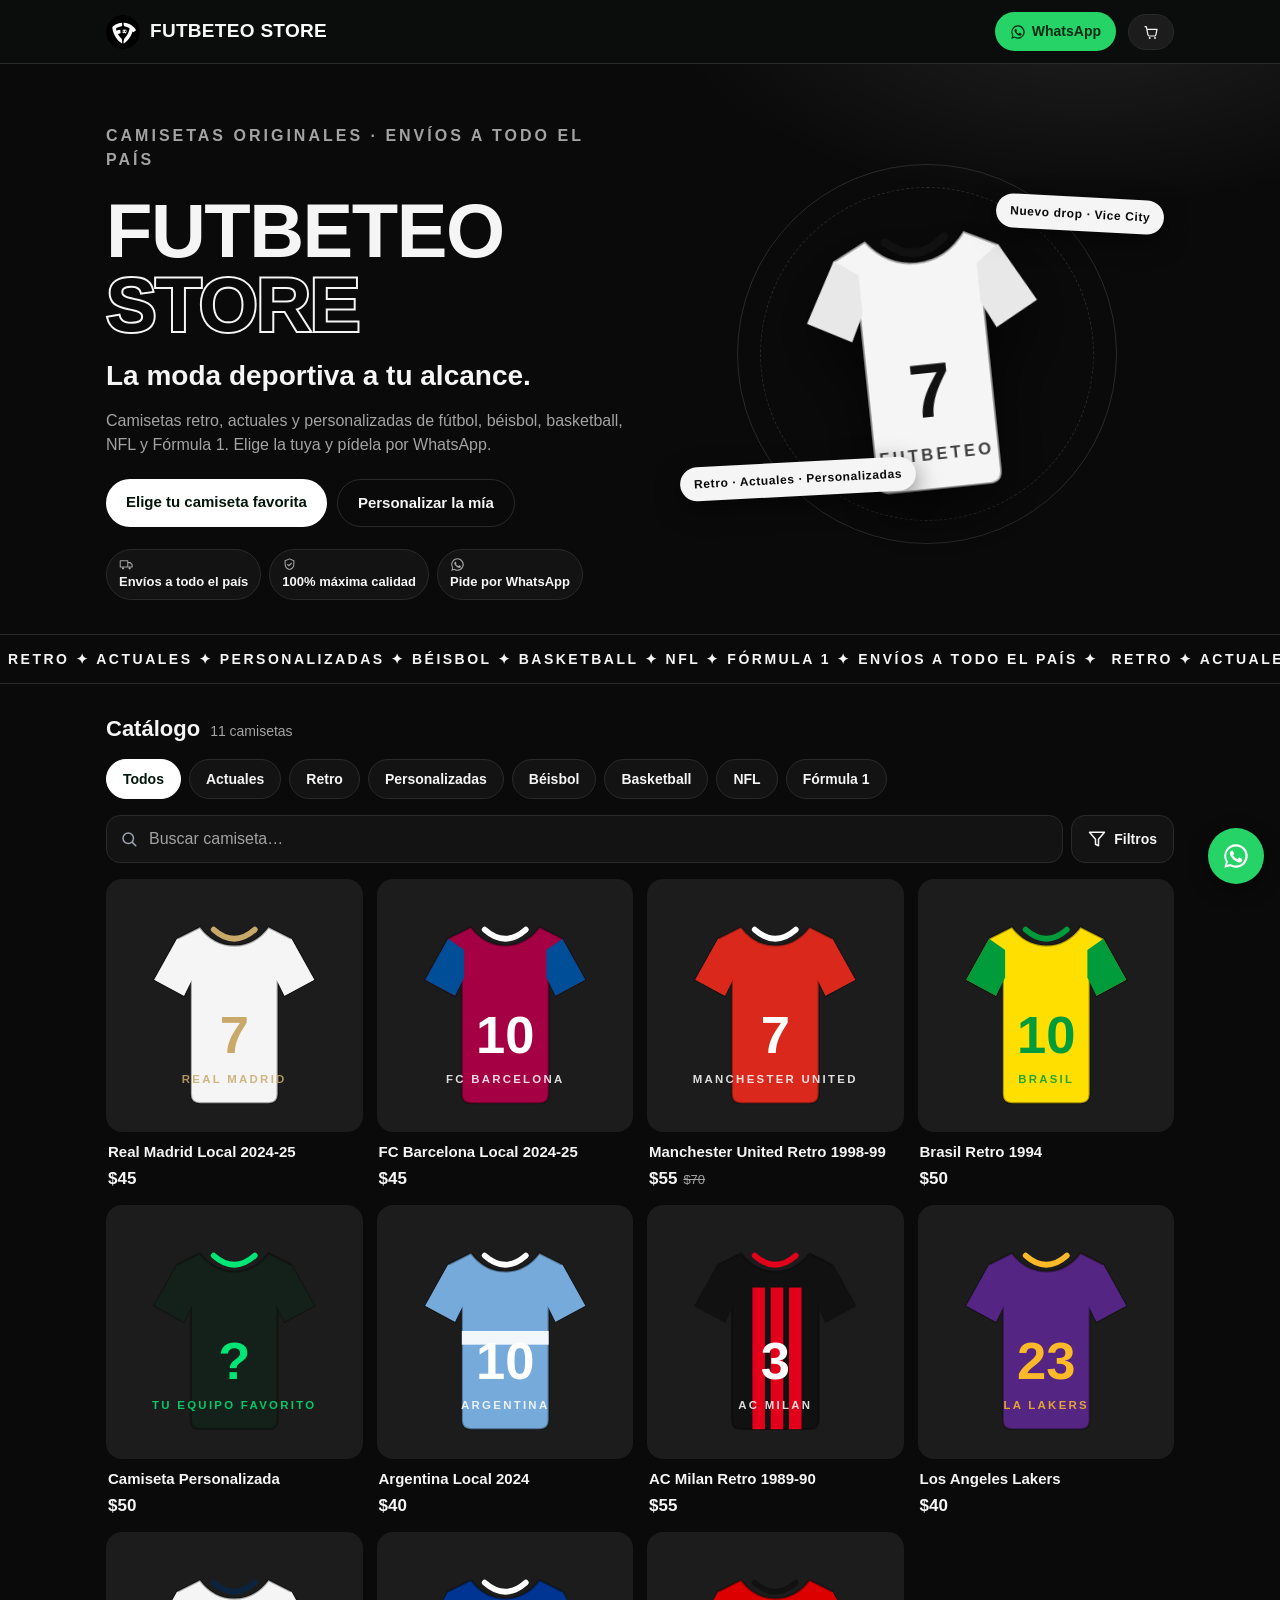
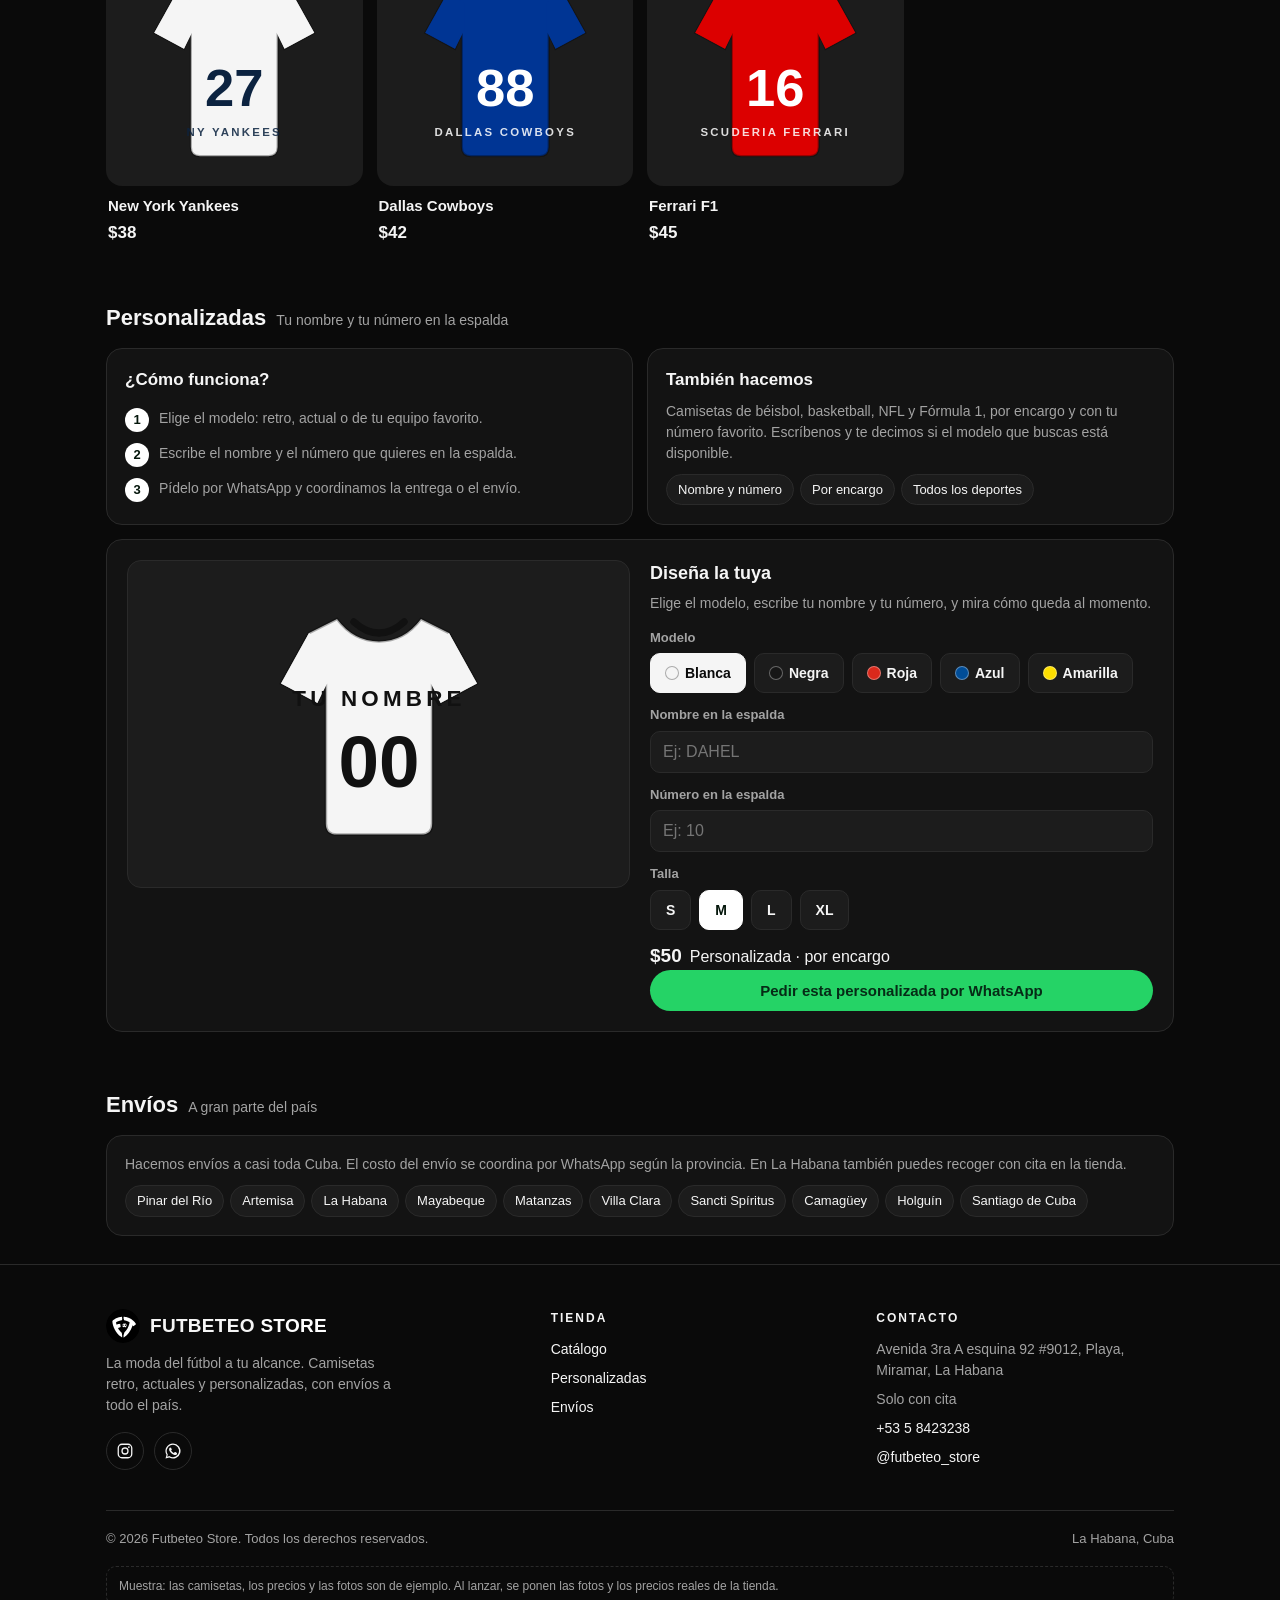
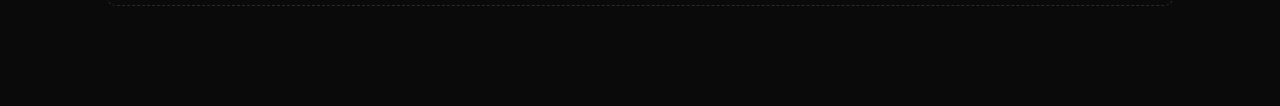
==== index.html @ 8a011260 "muestra: index.html" ====
<!DOCTYPE html>
<html lang="es">
<head>
<meta charset="UTF-8">
<meta name="viewport" content="width=device-width, initial-scale=1">
<title>Futbeteo Store — La moda del fútbol a tu alcance</title>
<link rel="icon" type="image/svg+xml" href="logo.svg">
<meta name="description" content="Futbeteo Store: camisetas retro, actuales y personalizadas de fútbol, béisbol, basketball, NFL y Fórmula 1. Envíos a todo el país. Pide por WhatsApp.">
<link rel="stylesheet" href="css/styles.css?v=2">
</head>
<body>
<header>
  <div class="header-in">
    <a class="logo" href="#"><span class="logo-ball"><img src="logo.svg" alt="Futbeteo Store"></span><span>FUTBETEO <em>STORE</em></span></a>
    <span class="spacer"></span>
    <a class="wa-btn" href="https://wa.link/sq26tn" target="_blank" rel="noopener"><svg viewBox="0 0 24 24" width="16" height="16" fill="currentColor" aria-hidden="true"><path d="M12 2a10 10 0 0 0-8.6 15.1L2 22l5.1-1.3A10 10 0 1 0 12 2zm0 18.2c-1.6 0-3.1-.4-4.4-1.2l-.3-.2-3 .8.8-2.9-.2-.3A8.2 8.2 0 1 1 12 20.2zm4.6-6.1c-.3-.1-1.5-.7-1.7-.8-.2-.1-.4-.1-.6.1-.2.3-.6.8-.8 1-.1.2-.3.2-.5.1a6.7 6.7 0 0 1-3.3-2.9c-.3-.4 0-.5.2-.8l.4-.5c.1-.2.1-.4 0-.5l-.8-1.9c-.2-.5-.4-.4-.6-.4h-.5c-.2 0-.5.1-.7.3-.2.3-.9.9-.9 2.2s.9 2.5 1.1 2.7c.1.2 1.9 2.9 4.5 4 .6.3 1.1.4 1.5.6.6.2 1.2.2 1.6.1.5-.1 1.5-.6 1.7-1.2.2-.6.2-1.1.2-1.2-.1-.1-.3-.2-.5-.3z"/></svg><span class="wa-label">WhatsApp</span></a>
    <button class="cart-btn" id="cartBtn" type="button" aria-label="Carrito"><svg viewBox="0 0 24 24" fill="none" aria-hidden="true"><path d="M3 4h2l2.4 12.2A2 2 0 0 0 9.4 18h7.9a2 2 0 0 0 2-1.6L21 8H6" stroke="currentColor" stroke-width="1.8" stroke-linecap="round" stroke-linejoin="round"/><circle cx="10" cy="21" r="1.4" fill="currentColor"/><circle cx="18" cy="21" r="1.4" fill="currentColor"/></svg><span class="cart-count" id="cartCount" style="display:none">0</span></button>
  </div>
</header>

<section class="hero">
  <div class="container">
    <div class="hero-grid">
      <div>
        <p class="hero-kicker">Camisetas originales · Envíos a todo el país</p>
        <h1>Futbeteo<br><span class="outline">Store</span></h1>
        <p class="hero-slogan">La moda deportiva a tu alcance.</p>
        <p>Camisetas retro, actuales y personalizadas de fútbol, béisbol, basketball, NFL y Fórmula 1. Elige la tuya y pídela por WhatsApp.</p>
        <div class="hero-cta">
          <a class="btn btn-green" href="#catalogo">Elige tu camiseta favorita</a>
          <a class="btn btn-ghost" href="#personalizadas">Personalizar la mía</a>
        </div>
        <div class="trust">
          <span><svg viewBox="0 0 24 24" width="15" height="15" fill="none" aria-hidden="true"><path d="M2 6h12v10H2zM14 9h4l3 3v4h-7z" stroke="currentColor" stroke-width="1.7" stroke-linejoin="round"/><circle cx="6.5" cy="18" r="1.8" fill="currentColor"/><circle cx="17" cy="18" r="1.8" fill="currentColor"/></svg> <b>Envíos a todo el país</b></span>
          <span><svg viewBox="0 0 24 24" width="15" height="15" fill="none" aria-hidden="true"><path d="M12 3l7 3v5c0 5-3.5 8-7 9-3.5-1-7-4-7-9V6l7-3z" stroke="currentColor" stroke-width="1.7" stroke-linejoin="round"/><path d="M9 12l2 2 4-4" stroke="currentColor" stroke-width="1.7" stroke-linecap="round" stroke-linejoin="round"/></svg> <b>100% máxima calidad</b></span>
          <span><svg viewBox="0 0 24 24" width="15" height="15" fill="currentColor" aria-hidden="true"><path d="M12 2a10 10 0 0 0-8.6 15.1L2 22l5.1-1.3A10 10 0 1 0 12 2zm0 18.2c-1.6 0-3.1-.4-4.4-1.2l-.3-.2-3 .8.8-2.9-.2-.3A8.2 8.2 0 1 1 12 20.2zm4.6-6.1c-.3-.1-1.5-.7-1.7-.8-.2-.1-.4-.1-.6.1-.2.3-.6.8-.8 1-.1.2-.3.2-.5.1a6.7 6.7 0 0 1-3.3-2.9c-.3-.4 0-.5.2-.8l.4-.5c.1-.2.1-.4 0-.5l-.8-1.9c-.2-.5-.4-.4-.6-.4h-.5c-.2 0-.5.1-.7.3-.2.3-.9.9-.9 2.2s.9 2.5 1.1 2.7c.1.2 1.9 2.9 4.5 4 .6.3 1.1.4 1.5.6.6.2 1.2.2 1.6.1.5-.1 1.5-.6 1.7-1.2.2-.6.2-1.1.2-1.2-.1-.1-.3-.2-.5-.3z"/></svg> <b>Pide por WhatsApp</b></span>
        </div>
      </div>
      <div class="hero-visual">
        <span class="hero-ring"></span>
        <svg class="jersey-big" viewBox="0 0 200 210" xmlns="http://www.w3.org/2000/svg" role="img" aria-label="Camiseta Futbeteo Store"><path d="M70 30 L50 40 L30 76 L56 90 L62 76 L62 176 Q62 184 70 184 L130 184 Q138 184 138 176 L138 76 L144 90 L170 76 L150 40 L130 30 Q118 46 100 46 Q82 46 70 30 Z" fill="#f5f5f5" stroke="rgba(0,0,0,.35)" stroke-width="2"/><path d="M50 40 L30 76 L56 90 L64 74 L64 50 Z" fill="#e8e8e8"/><path d="M150 40 L170 76 L144 90 L136 74 L136 50 Z" fill="#e8e8e8"/><path d="M82 32 Q100 48 118 32" fill="none" stroke="#111111" stroke-width="5" stroke-linecap="round"/><text x="100" y="140" text-anchor="middle" font-family="Arial,sans-serif" font-size="46" font-weight="900" fill="#111111">7</text><text x="100" y="166" text-anchor="middle" font-family="Arial,sans-serif" font-size="10" font-weight="700" letter-spacing="2" fill="#111111" opacity="0.8">FUTBETEO</text></svg>
        <span class="hero-tag t1">Nuevo drop · Vice City</span>
        <span class="hero-tag t2">Retro · Actuales · Personalizadas</span>
      </div>
    </div>
  </div>
  <div class="marquee"><span>Retro ✦ Actuales ✦ Personalizadas ✦ Béisbol ✦ Basketball ✦ NFL ✦ Fórmula 1 ✦ Envíos a todo el país ✦&nbsp; Retro ✦ Actuales ✦ Personalizadas ✦ Béisbol ✦ Basketball ✦ NFL ✦ Fórmula 1 ✦ Envíos a todo el país ✦&nbsp; </span></div>
</section>

<section id="catalogo">
  <div class="container">
    <div class="sec-head"><h2>Catálogo</h2><p id="resultCount"></p></div>
    <div class="filters" id="filters"></div>
    <div class="search-row">
      <div class="search-box">
        <svg viewBox="0 0 24 24" width="18" height="18" fill="none" aria-hidden="true"><circle cx="11" cy="11" r="7" stroke="#9ca3af" stroke-width="2"/><path d="M16.5 16.5L21 21" stroke="#9ca3af" stroke-width="2" stroke-linecap="round"/></svg>
        <input type="search" id="searchInput" placeholder="Buscar camiseta…" aria-label="Buscar camiseta">
        <button type="button" class="search-clear" id="searchClear" aria-label="Limpiar búsqueda">✕</button>
      </div>
      <button type="button" class="btn-filters" id="filtersBtn" aria-expanded="false" aria-controls="filterPanel">
        <svg viewBox="0 0 24 24" width="18" height="18" fill="none" aria-hidden="true"><polygon points="22 3 2 3 10 12.46 10 19 14 21 14 12.46 22 3" stroke="currentColor" stroke-width="2" stroke-linejoin="round"/></svg>
        <span>Filtros</span>
      </button>
    </div>
    <div class="filter-panel" id="filterPanel" hidden>
      <div class="filter-field">
        <label for="teamSelect">Equipo</label>
        <select id="teamSelect"><option value="all">Todos los equipos</option></select>
      </div>
      <div class="filter-field">
        <label for="sizeSelect">Talla</label>
        <select id="sizeSelect"><option value="all">Todas las tallas</option><option>S</option><option>M</option><option>L</option><option>XL</option></select>
      </div>
      <div class="filter-field">
        <label for="sortSelect">Ordenar</label>
        <select id="sortSelect">
          <option value="feat">Destacados</option>
          <option value="low">Menor precio</option>
          <option value="high">Mayor precio</option>
        </select>
      </div>
    </div>
    <div class="grid" id="grid"></div>
  </div>
</section>

<section id="personalizadas">
  <div class="container">
    <div class="sec-head"><h2>Personalizadas</h2><p>Tu nombre y tu número en la espalda</p></div>
    <div class="info-grid">
      <div class="info-card">
        <h3>¿Cómo funciona?</h3>
        <ol class="steps">
          <li>Elige el modelo: retro, actual o de tu equipo favorito.</li>
          <li>Escribe el nombre y el número que quieres en la espalda.</li>
          <li>Pídelo por WhatsApp y coordinamos la entrega o el envío.</li>
        </ol>
      </div>
      <div class="info-card">
        <h3>También hacemos</h3>
        <p>Camisetas de béisbol, basketball, NFL y Fórmula 1, por encargo y con tu número favorito. Escríbenos y te decimos si el modelo que buscas está disponible.</p>
        <ul><li>Nombre y número</li><li>Por encargo</li><li>Todos los deportes</li></ul>
      </div>
    </div>
    <div class="customizer">
      <div class="cust-preview" id="custPreview"></div>
      <div class="cust-form">
        <h3>Diseña la tuya</h3>
        <p class="cust-sub">Elige el modelo, escribe tu nombre y tu número, y mira cómo queda al momento.</p>
        <div class="field"><label>Modelo</label><div class="model-pills" id="modelPills"></div></div>
        <div class="field"><label>Nombre en la espalda</label><input id="custName" type="text" maxlength="12" placeholder="Ej: DAHEL" autocomplete="off"></div>
        <div class="field"><label>Número en la espalda</label><input id="custNum" type="text" maxlength="2" inputmode="numeric" placeholder="Ej: 10" autocomplete="off"></div>
        <div class="field"><label>Talla</label><div class="size-pills" id="custSizes"></div></div>
        <div class="price-row"><span class="price">$50</span><span class="meta">Personalizada · por encargo</span></div>
        <button type="button" class="btn btn-wa" id="custOrder" style="width:100%">Pedir esta personalizada por WhatsApp</button>
      </div>
    </div>
  </div>
</section>

<section id="envios">
  <div class="container">
    <div class="sec-head"><h2>Envíos</h2><p>A gran parte del país</p></div>
    <div class="info-card">
      <p>Hacemos envíos a casi toda Cuba. El costo del envío se coordina por WhatsApp según la provincia. En La Habana también puedes recoger con cita en la tienda.</p>
      <ul>
        <li>Pinar del Río</li><li>Artemisa</li><li>La Habana</li><li>Mayabeque</li><li>Matanzas</li>
        <li>Villa Clara</li><li>Sancti Spíritus</li><li>Camagüey</li><li>Holguín</li><li>Santiago de Cuba</li>
      </ul>
    </div>
  </div>
</section>

<footer>
  <div class="container">
    <div class="foot-grid">
      <div class="foot-brand">
        <a class="logo" href="#"><span class="logo-ball"><img src="logo.svg" alt="Futbeteo Store"></span><span>FUTBETEO <em>STORE</em></span></a>
        <p>La moda del fútbol a tu alcance. Camisetas retro, actuales y personalizadas, con envíos a todo el país.</p>
        <div class="foot-social">
          <a href="https://instagram.com/futbeteo_store" target="_blank" rel="noopener" aria-label="Instagram"><svg viewBox="0 0 24 24" width="18" height="18" fill="none" aria-hidden="true"><rect x="3" y="3" width="18" height="18" rx="5" stroke="currentColor" stroke-width="1.7"/><circle cx="12" cy="12" r="4" stroke="currentColor" stroke-width="1.7"/><circle cx="17.2" cy="6.8" r="1.2" fill="currentColor"/></svg></a>
          <a href="https://wa.link/sq26tn" target="_blank" rel="noopener" aria-label="WhatsApp"><svg viewBox="0 0 24 24" width="18" height="18" fill="currentColor" aria-hidden="true"><path d="M12 2a10 10 0 0 0-8.6 15.1L2 22l5.1-1.3A10 10 0 1 0 12 2zm0 18.2c-1.6 0-3.1-.4-4.4-1.2l-.3-.2-3 .8.8-2.9-.2-.3A8.2 8.2 0 1 1 12 20.2zm4.6-6.1c-.3-.1-1.5-.7-1.7-.8-.2-.1-.4-.1-.6.1-.2.3-.6.8-.8 1-.1.2-.3.2-.5.1a6.7 6.7 0 0 1-3.3-2.9c-.3-.4 0-.5.2-.8l.4-.5c.1-.2.1-.4 0-.5l-.8-1.9c-.2-.5-.4-.4-.6-.4h-.5c-.2 0-.5.1-.7.3-.2.3-.9.9-.9 2.2s.9 2.5 1.1 2.7c.1.2 1.9 2.9 4.5 4 .6.3 1.1.4 1.5.6.6.2 1.2.2 1.6.1.5-.1 1.5-.6 1.7-1.2.2-.6.2-1.1.2-1.2-.1-.1-.3-.2-.5-.3z"/></svg></a>
        </div>
      </div>
      <div class="foot-col">
        <h4>Tienda</h4>
        <ul>
          <li><a href="#catalogo">Catálogo</a></li>
          <li><a href="#personalizadas">Personalizadas</a></li>
          <li><a href="#envios">Envíos</a></li>
        </ul>
      </div>
      <div class="foot-col">
        <h4>Contacto</h4>
        <ul>
          <li>Avenida 3ra A esquina 92 #9012, Playa, Miramar, La Habana</li>
          <li>Solo con cita</li>
          <li><a href="https://wa.me/5358423238">+53 5 8423238</a></li>
          <li><a href="https://instagram.com/futbeteo_store">@futbeteo_store</a></li>
        </ul>
      </div>
    </div>
    <div class="foot-bottom">
      <span>© 2026 Futbeteo Store. Todos los derechos reservados.</span>
      <span>La Habana, Cuba</span>
    </div>
    <p class="demo-note">Muestra: las camisetas, los precios y las fotos son de ejemplo. Al lanzar, se ponen las fotos y los precios reales de la tienda.</p>
  </div>
</footer>

<a class="wa-float" href="https://wa.link/sq26tn" target="_blank" rel="noopener" aria-label="WhatsApp"><svg viewBox="0 0 24 24" fill="#ffffff" aria-hidden="true"><path d="M12 2a10 10 0 0 0-8.6 15.1L2 22l5.1-1.3A10 10 0 1 0 12 2zm0 18.2c-1.6 0-3.1-.4-4.4-1.2l-.3-.2-3 .8.8-2.9-.2-.3A8.2 8.2 0 1 1 12 20.2zm4.6-6.1c-.3-.1-1.5-.7-1.7-.8-.2-.1-.4-.1-.6.1-.2.3-.6.8-.8 1-.1.2-.3.2-.5.1a6.7 6.7 0 0 1-3.3-2.9c-.3-.4 0-.5.2-.8l.4-.5c.1-.2.1-.4 0-.5l-.8-1.9c-.2-.5-.4-.4-.6-.4h-.5c-.2 0-.5.1-.7.3-.2.3-.9.9-.9 2.2s.9 2.5 1.1 2.7c.1.2 1.9 2.9 4.5 4 .6.3 1.1.4 1.5.6.6.2 1.2.2 1.6.1.5-.1 1.5-.6 1.7-1.2.2-.6.2-1.1.2-1.2-.1-.1-.3-.2-.5-.3z"/></svg></a>

<div class="overlay" id="productOverlay">
  <div class="sheet" id="productSheet"></div>
</div>

<div class="drawer" id="cartDrawer">
  <div class="drawer-head"><h2>Tu pedido</h2><button class="sheet-close" id="cartClose" type="button">✕</button></div>
  <div class="drawer-body" id="cartBody"></div>
  <div class="drawer-foot" id="cartFoot"></div>
</div>

<div class="toast" id="toast"></div>

<script src="js/products.js?v=2"></script>
<script src="js/app.js?v=2"></script>
</body>
</html>
---- css/styles.css ----
:root{
  --bg:#0a0a0a; --surface:#131313; --surface2:#1c1c1c; --line:#2a2a2a;
  --text:#f5f5f5; --muted:#a3a3a3; --accent:#ffffff; --accent-d:#d9d9d9;
  --gold:#f5f5f5; --danger:#ff5c5c; --radius:16px;
}
*{box-sizing:border-box;margin:0;padding:0}
body{background:var(--bg);color:var(--text);font-family:-apple-system,BlinkMacSystemFont,"Segoe UI",Roboto,Arial,sans-serif;line-height:1.5}
a{color:inherit}
img,svg{display:block;max-width:100%}
button{font-family:inherit;cursor:pointer}
.container{max-width:1100px;margin:0 auto;padding:0 16px}
/* Header */
header{position:sticky;top:0;z-index:40;background:rgba(11,15,14,.92);backdrop-filter:blur(8px);border-bottom:1px solid var(--line)}
.header-in{display:flex;align-items:center;gap:12px;padding:12px 16px;max-width:1100px;margin:0 auto}
.logo{display:flex;align-items:center;gap:10px;text-decoration:none;font-weight:800;font-size:19px;letter-spacing:.3px}
.logo-ball{width:34px;height:34px;border-radius:50%;display:grid;place-items:center;flex:0 0 auto}
.logo-ball img{width:34px;height:34px;display:block;border-radius:50%}
.logo span em{font-style:normal;color:var(--accent)}
.header-in .spacer{flex:1}
.wa-btn{background:#25d366;color:#062b16;border:0;border-radius:999px;padding:9px 15px;font-weight:700;font-size:14px;text-decoration:none;display:inline-flex;align-items:center;gap:6px}
.wa-btn svg{flex:0 0 auto}
@media(max-width:560px){.wa-label{display:none}.wa-btn{padding:9px 11px}}
.cart-btn{position:relative;background:var(--surface2);color:var(--text);border:1px solid var(--line);border-radius:999px;padding:9px 14px;font-weight:700;font-size:14px}
.cart-btn svg{width:16px;height:16px;vertical-align:-3px}
.cart-count{position:absolute;top:-7px;right:-7px;background:var(--accent);color:#04160b;min-width:20px;height:20px;border-radius:999px;display:grid;place-items:center;font-size:12px;font-weight:800;padding:0 5px}
/* Hero */
.hero{padding:44px 0 0;position:relative;overflow:hidden;background:radial-gradient(700px 340px at 85% -10%,rgba(255,255,255,.09),transparent 60%)}
.hero-grid{display:grid;gap:28px;align-items:center}
@media(min-width:820px){.hero-grid{grid-template-columns:1.05fr .95fr}}
.hero-kicker{font-size:12px;font-weight:800;letter-spacing:3px;text-transform:uppercase;color:var(--muted)}
.hero-kicker b{color:var(--text)}
.hero h1{font-size:clamp(42px,9vw,76px);line-height:.98;font-weight:900;letter-spacing:-1.5px;text-transform:uppercase;margin:14px 0 0}
.hero h1 .outline{display:block;color:#0a0a0a;-webkit-text-stroke:4px var(--text);paint-order:stroke fill}
.hero p{color:var(--muted);margin:16px 0 22px;font-size:16px;max-width:520px}
.hero p.hero-slogan{font-size:clamp(20px,4.5vw,28px);font-weight:800;color:var(--text);margin:16px 0 0;line-height:1.2}
.hero-visual{position:relative;display:grid;place-items:center;padding:10px 0 0}
.hero-ring{position:absolute;width:min(78vw,380px);height:min(78vw,380px);border:1px solid var(--line);border-radius:50%}
.hero-ring::after{content:"";position:absolute;inset:22px;border:1px dashed var(--line);border-radius:50%}
.hero-visual svg.jersey-big{position:relative;width:min(72vw,330px);height:auto;transform:rotate(-6deg);filter:drop-shadow(0 24px 32px rgba(0,0,0,.6))}
.hero-tag{position:absolute;background:var(--text);color:#0a0a0a;border-radius:999px;padding:8px 14px;font-size:12px;font-weight:800;letter-spacing:.6px;box-shadow:0 8px 24px rgba(0,0,0,.5)}
.hero-tag.t1{top:6%;right:2%;transform:rotate(3deg)}
.hero-tag.t2{bottom:10%;left:0;transform:rotate(-3deg)}
.marquee{border-top:1px solid var(--line);border-bottom:1px solid var(--line);margin-top:34px;overflow:hidden;white-space:nowrap;padding:12px 0}
.marquee span{display:inline-block;font-weight:800;font-size:14px;letter-spacing:2.5px;text-transform:uppercase;padding-left:8px;animation:scroll 26s linear infinite}
@keyframes scroll{from{transform:translateX(0)}to{transform:translateX(-50%)}}
.hero-cta{display:flex;gap:10px;flex-wrap:wrap}
.btn{display:inline-block;border-radius:999px;padding:12px 20px;font-weight:800;font-size:15px;text-decoration:none;border:0}
.btn-green{background:var(--accent);color:#04160b}
.btn-wa{background:#25d366;color:#062b16}
.btn-ghost{background:transparent;color:var(--text);border:1px solid var(--line)}
.trust{display:flex;gap:8px;flex-wrap:wrap;margin-top:22px}
.trust span{background:var(--surface);border:1px solid var(--line);border-radius:999px;padding:7px 12px;font-size:13px;color:var(--muted)}
.trust span b{color:var(--text)}
.trust span svg{vertical-align:-2px}
/* Sections */
section{padding:28px 0}
.sec-head{display:flex;align-items:baseline;gap:10px;margin-bottom:14px}
.sec-head h2{font-size:22px;font-weight:800}
.sec-head p{color:var(--muted);font-size:14px}
/* Filters */
.filters{display:flex;gap:8px;overflow-x:auto;padding-bottom:10px;scrollbar-width:none}
.filters::-webkit-scrollbar{display:none}
.chip{flex:0 0 auto;background:var(--surface);border:1px solid var(--line);color:var(--text);border-radius:999px;padding:11px 16px;font-size:14px;font-weight:600}
.chip.active{background:var(--accent);color:#04160b;border-color:var(--accent)}
.search-row{display:flex;gap:8px;margin:6px 0 16px}
.search-box{position:relative;flex:1;display:flex}
.search-box>svg{position:absolute;left:14px;top:50%;transform:translateY(-50%);pointer-events:none}
.search-box input{width:100%;background:var(--surface);border:1px solid var(--line);border-radius:14px;color:var(--text);padding:14px 42px;font-size:16px;outline:none}
.search-box input::placeholder{color:var(--muted)}
.search-box input:focus{border-color:var(--accent);box-shadow:0 0 0 3px rgba(255,255,255,.12)}
.search-clear{position:absolute;right:8px;top:50%;transform:translateY(-50%);width:30px;height:30px;border-radius:50%;border:0;background:var(--surface2);color:var(--muted);font-size:14px;display:none;place-items:center}
.search-clear.show{display:grid}
.btn-filters{flex:0 0 auto;display:flex;align-items:center;gap:8px;background:var(--surface);border:1px solid var(--line);border-radius:14px;color:var(--text);padding:0 16px;font-size:14px;font-weight:700}
.btn-filters.active{background:var(--text);color:#0a0a0a;border-color:var(--text)}
.filter-panel{background:var(--surface);border:1px solid var(--line);border-radius:16px;padding:16px;margin:0 0 16px;display:grid;gap:12px}
.filter-panel[hidden]{display:none}
@media(min-width:700px){.filter-panel{grid-template-columns:1fr 1fr 1fr}}
.filter-field label{display:block;font-size:12px;font-weight:700;letter-spacing:.5px;text-transform:uppercase;color:var(--muted);margin-bottom:6px}
.filter-field select{width:100%;background:var(--surface2);border:1px solid var(--line);border-radius:10px;color:var(--text);padding:11px 12px;font-size:16px;outline:none}
/* Grid + cards */
.grid{display:grid;grid-template-columns:repeat(2,1fr);gap:14px}
@media(min-width:700px){.grid{grid-template-columns:repeat(3,1fr)}}
@media(min-width:1000px){.grid{grid-template-columns:repeat(4,1fr)}}
.card{background:transparent;border:0;display:flex;flex-direction:column;cursor:pointer}
.card-img{background:var(--surface2);border-radius:16px;padding:14px 14px 0}
.card-img svg{width:100%;height:auto}
.card-name{font-size:15px;font-weight:700;line-height:1.3;margin:10px 2px 0}
.card-price{font-size:17px;font-weight:900;margin:4px 2px 0}
.card-price .price-old{font-size:13px;color:var(--muted);text-decoration:line-through;font-weight:400;margin-left:6px}
.price-row{display:flex;align-items:baseline;gap:8px;margin-top:auto}
.price{font-size:19px;font-weight:900}
.price-old{font-size:13px;color:var(--muted);text-decoration:line-through}
.btn-add{flex:1;background:var(--accent);color:#04160b;border:0;border-radius:10px;padding:12px;font-weight:800;font-size:14px}
.empty{grid-column:1/-1;text-align:center;color:var(--muted);padding:40px 0}
/* Info blocks */
.info-grid{display:grid;gap:14px}
@media(min-width:700px){.info-grid{grid-template-columns:1fr 1fr}}
.info-card{background:var(--surface);border:1px solid var(--line);border-radius:var(--radius);padding:18px}
.info-card h3{font-size:17px;margin-bottom:8px}
.info-card p,.info-card li{color:var(--muted);font-size:14px}
.info-card ul{list-style:none;display:flex;flex-wrap:wrap;gap:6px;margin-top:10px}
.info-card ul li{background:var(--surface2);border:1px solid var(--line);border-radius:999px;padding:5px 11px;font-size:13px;color:var(--text)}
.steps{counter-reset:s;margin-top:6px}
.steps li{counter-increment:s;list-style:none;color:var(--muted);font-size:14px;padding:7px 0 7px 34px;position:relative}
.steps li::before{content:counter(s);position:absolute;left:0;top:7px;width:24px;height:24px;border-radius:50%;background:var(--accent);color:#04160b;font-weight:800;font-size:13px;display:grid;place-items:center}
/* Customizer */
.customizer{display:grid;gap:20px;background:var(--surface);border:1px solid var(--line);border-radius:var(--radius);padding:20px;margin-top:14px}
@media(min-width:760px){.customizer{grid-template-columns:1fr 1fr;align-items:start}}
.cust-preview{background:var(--surface2);border:1px solid var(--line);border-radius:14px;display:grid;place-items:center;padding:16px;min-height:280px}
.cust-preview svg{width:100%;max-width:280px;height:auto}
.cust-form h3{font-size:18px}
.cust-sub{color:var(--muted);font-size:14px;margin:6px 0 14px}
.model-pills{display:flex;gap:8px;flex-wrap:wrap}
.model-pill{background:var(--surface2);border:1px solid var(--line);color:var(--text);border-radius:10px;padding:11px 14px;font-weight:700;font-size:14px}
.model-pill.active{background:var(--text);color:#0a0a0a;border-color:var(--text)}
.model-pill .dot{width:14px;height:14px;border-radius:50%;display:inline-block;border:1px solid rgba(255,255,255,.35);vertical-align:-2px;margin-right:6px}
.model-pill.active .dot{border-color:rgba(0,0,0,.3)}
/* Footer */
footer{border-top:1px solid var(--line);padding:44px 0 100px;color:var(--muted);font-size:14px}
footer a{color:var(--text);text-decoration:none}
footer a:hover{text-decoration:underline}
.foot-grid{display:grid;gap:28px}
@media(min-width:760px){.foot-grid{grid-template-columns:1.4fr 1fr 1fr}}
.foot-brand p{margin-top:10px;max-width:300px}
.foot-col h4{font-size:12px;font-weight:800;letter-spacing:2px;text-transform:uppercase;color:var(--text);margin-bottom:12px}
.foot-col ul{list-style:none}
.foot-col li{margin-bottom:8px}
.foot-social{display:flex;gap:10px;margin-top:16px}
.foot-social a{width:38px;height:38px;border:1px solid var(--line);border-radius:50%;display:grid;place-items:center}
.foot-social a:hover{border-color:var(--text)}
.foot-bottom{border-top:1px solid var(--line);margin-top:34px;padding-top:18px;display:flex;justify-content:space-between;gap:12px;flex-wrap:wrap;font-size:13px}
.demo-note{margin-top:18px;font-size:12px;color:var(--muted);border:1px dashed var(--line);border-radius:10px;padding:10px 12px}
/* Floating WhatsApp */
.wa-float{position:fixed;right:16px;bottom:16px;z-index:50;width:56px;height:56px;border-radius:50%;background:#25d366;display:grid;place-items:center;text-decoration:none;box-shadow:0 6px 20px rgba(0,0,0,.45)}
.wa-float svg{width:28px;height:28px}
/* Modal */
.overlay{position:fixed;inset:0;background:rgba(0,0,0,.7);z-index:80;display:none;align-items:flex-end;justify-content:center}
.overlay.open{display:flex}
.sheet{background:var(--surface);border:1px solid var(--line);border-radius:20px 20px 0 0;width:100%;max-width:560px;max-height:92vh;overflow-y:auto;padding:20px}
@media(min-width:700px){.overlay{align-items:center;padding:20px}.sheet{border-radius:20px}}
.sheet-close{float:right;background:var(--surface2);border:1px solid var(--line);color:var(--text);border-radius:50%;width:32px;height:32px;font-size:16px}
.sheet h2{font-size:22px;margin:4px 0 2px;text-transform:uppercase}
.sheet-meta{font-size:12px;font-weight:700;letter-spacing:1.5px;text-transform:uppercase;color:var(--muted);margin:12px 0 0}
.sheet-price{font-size:26px;font-weight:900;margin:8px 0 0}
.sheet-price .price-old{font-size:15px;color:var(--muted);text-decoration:line-through;font-weight:400;margin-left:8px}
.sheet-div{border:0;border-top:1px solid var(--line);margin:16px 0}
.qty-stepper{display:inline-flex;align-items:center;border:1px solid var(--line);border-radius:10px;overflow:hidden}
.qty-stepper button{width:44px;height:44px;background:var(--surface2);border:0;color:var(--text);font-size:20px;font-weight:700}
.qty-stepper b{min-width:36px;text-align:center;font-size:16px}
.sheet-ship{font-size:13px;color:var(--muted);text-align:center;margin-top:12px}
.sheet-img{background:var(--surface2);border:1px solid var(--line);border-radius:14px;padding:10px;margin-bottom:14px}
.sheet-img svg{width:100%;max-width:300px;margin:0 auto}
.field{margin-bottom:12px}
.field label{display:block;font-size:13px;font-weight:700;margin-bottom:6px;color:var(--muted)}
.field input,.field select{width:100%;background:var(--surface2);border:1px solid var(--line);border-radius:10px;color:var(--text);padding:11px 12px;font-size:16px;outline:none}
.field input:focus,.field select:focus{border-color:var(--accent)}
.size-pills{display:flex;gap:8px;flex-wrap:wrap}
.size-pill{background:var(--surface2);border:1px solid var(--line);color:var(--text);border-radius:10px;padding:11px 15px;font-weight:700;font-size:14px}
.size-pill.active{background:var(--accent);color:#04160b;border-color:var(--accent)}
.size-pill.out{opacity:.35;text-decoration:line-through}
.guide{font-size:13px;color:var(--muted);margin-top:8px}
.guide summary{cursor:pointer;color:var(--accent);font-weight:700}
.guide table{width:100%;border-collapse:collapse;margin-top:8px;font-size:13px}
.guide th,.guide td{border:1px solid var(--line);padding:6px 8px;text-align:center}
.guide th{color:var(--text)}
.modal-actions{display:flex;gap:10px;margin-top:16px}
.modal-actions .btn{flex:1;text-align:center}
.cond{font-size:13px;background:var(--surface2);border:1px solid var(--line);border-radius:10px;padding:9px 11px;color:var(--muted);margin-bottom:12px}
/* Cart drawer */
.drawer{position:fixed;top:0;right:0;bottom:0;width:100%;max-width:420px;background:var(--surface);border-left:1px solid var(--line);z-index:90;transform:translateX(100%);transition:transform .25s;display:flex;flex-direction:column}
.drawer.open{transform:translateX(0)}
.drawer-head{display:flex;align-items:center;justify-content:space-between;padding:16px;border-bottom:1px solid var(--line)}
.drawer-head h2{font-size:18px}
.drawer-body{flex:1;overflow-y:auto;padding:16px}
.drawer-foot{border-top:1px solid var(--line);padding:16px}
.cart-item{display:flex;gap:12px;padding:12px 0;border-bottom:1px solid var(--line)}
.cart-item .thumb{width:64px;flex:0 0 64px;background:var(--surface2);border:1px solid var(--line);border-radius:10px;padding:4px}
.cart-item .thumb svg{width:100%}
.cart-item h4{font-size:14px}
.cart-item p{font-size:13px;color:var(--muted)}
.qty{display:inline-flex;align-items:center;gap:10px;margin-top:6px}
.qty button{background:var(--surface2);border:1px solid var(--line);color:var(--text);border-radius:8px;width:26px;height:26px;font-weight:800}
.qty .rm{background:none;border:0;color:var(--danger);font-size:13px;margin-left:8px}
.total-row{display:flex;justify-content:space-between;font-size:17px;font-weight:900;margin-bottom:12px}
.toast{position:fixed;left:50%;bottom:84px;transform:translateX(-50%) translateY(20px);background:var(--text);color:var(--bg);border-radius:999px;padding:10px 18px;font-weight:700;font-size:14px;z-index:120;opacity:0;pointer-events:none;transition:.25s}
.toast.show{opacity:1;transform:translateX(-50%) translateY(0)}
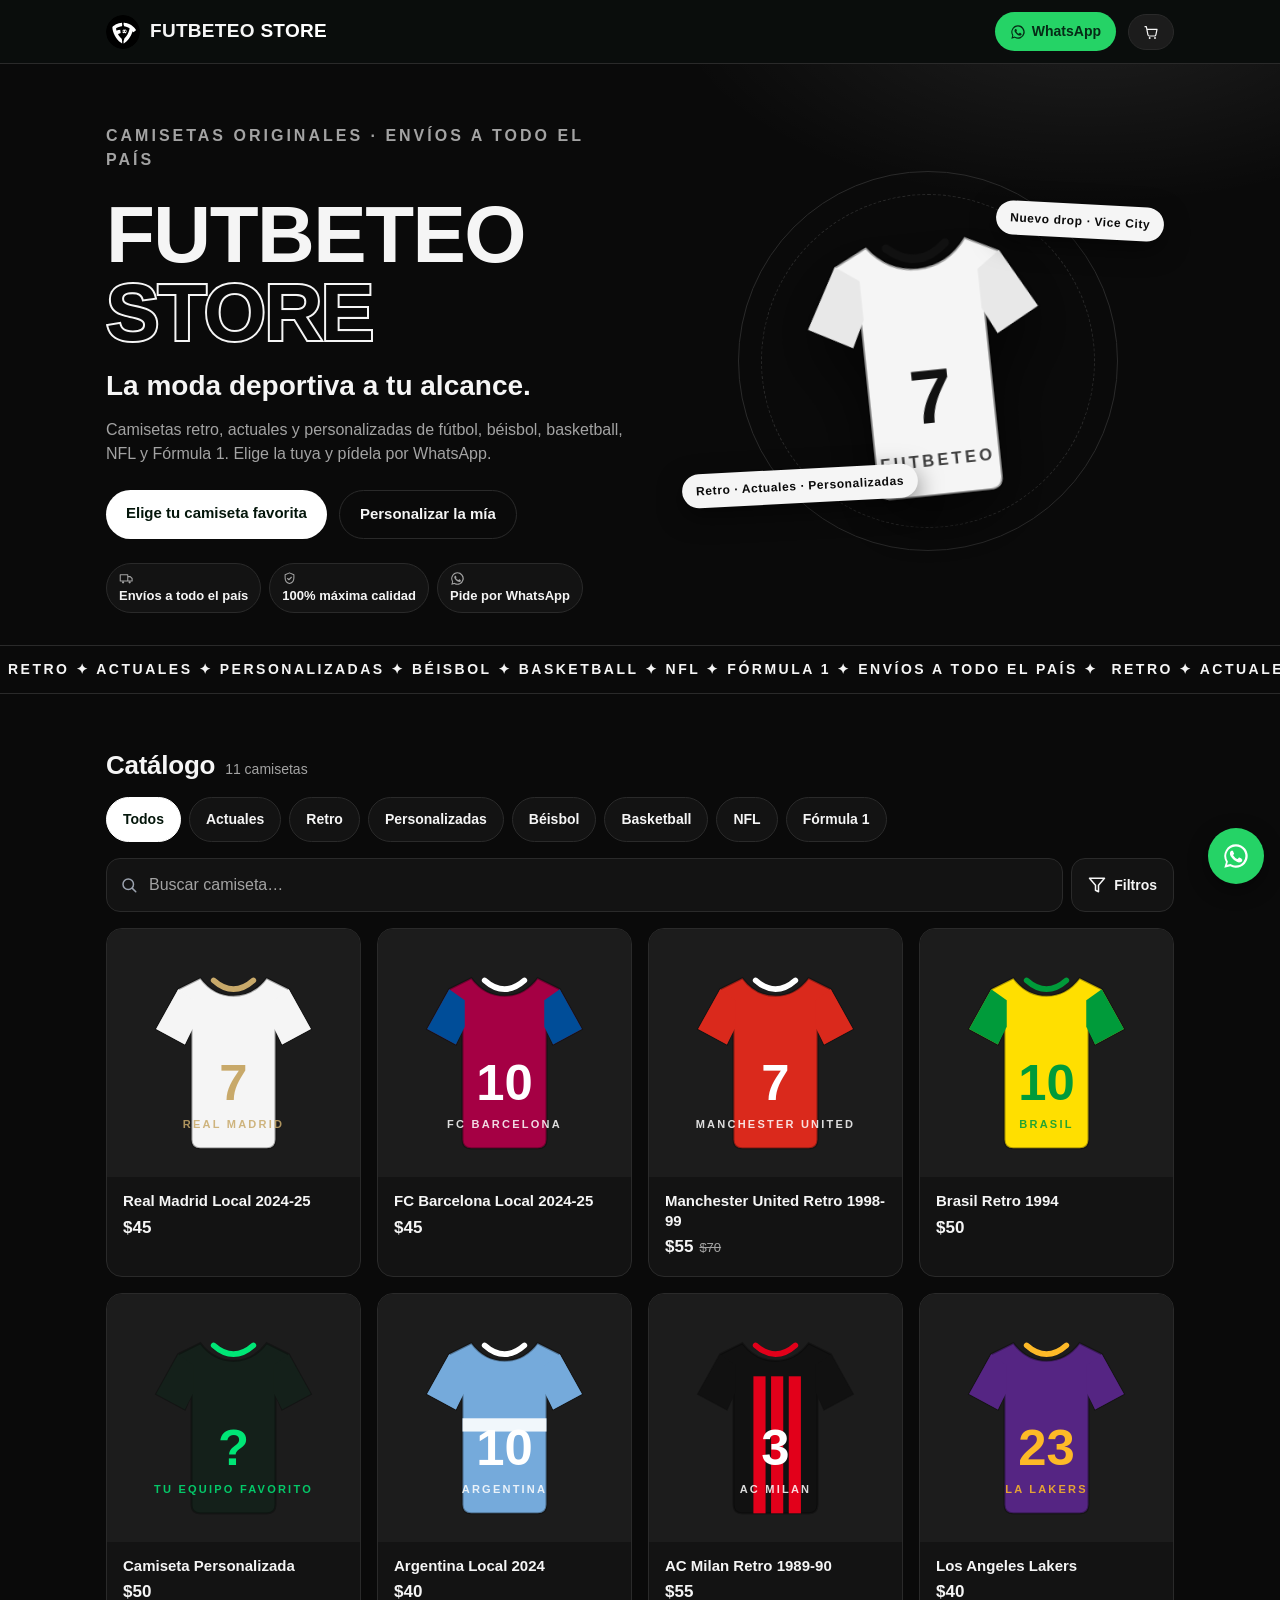
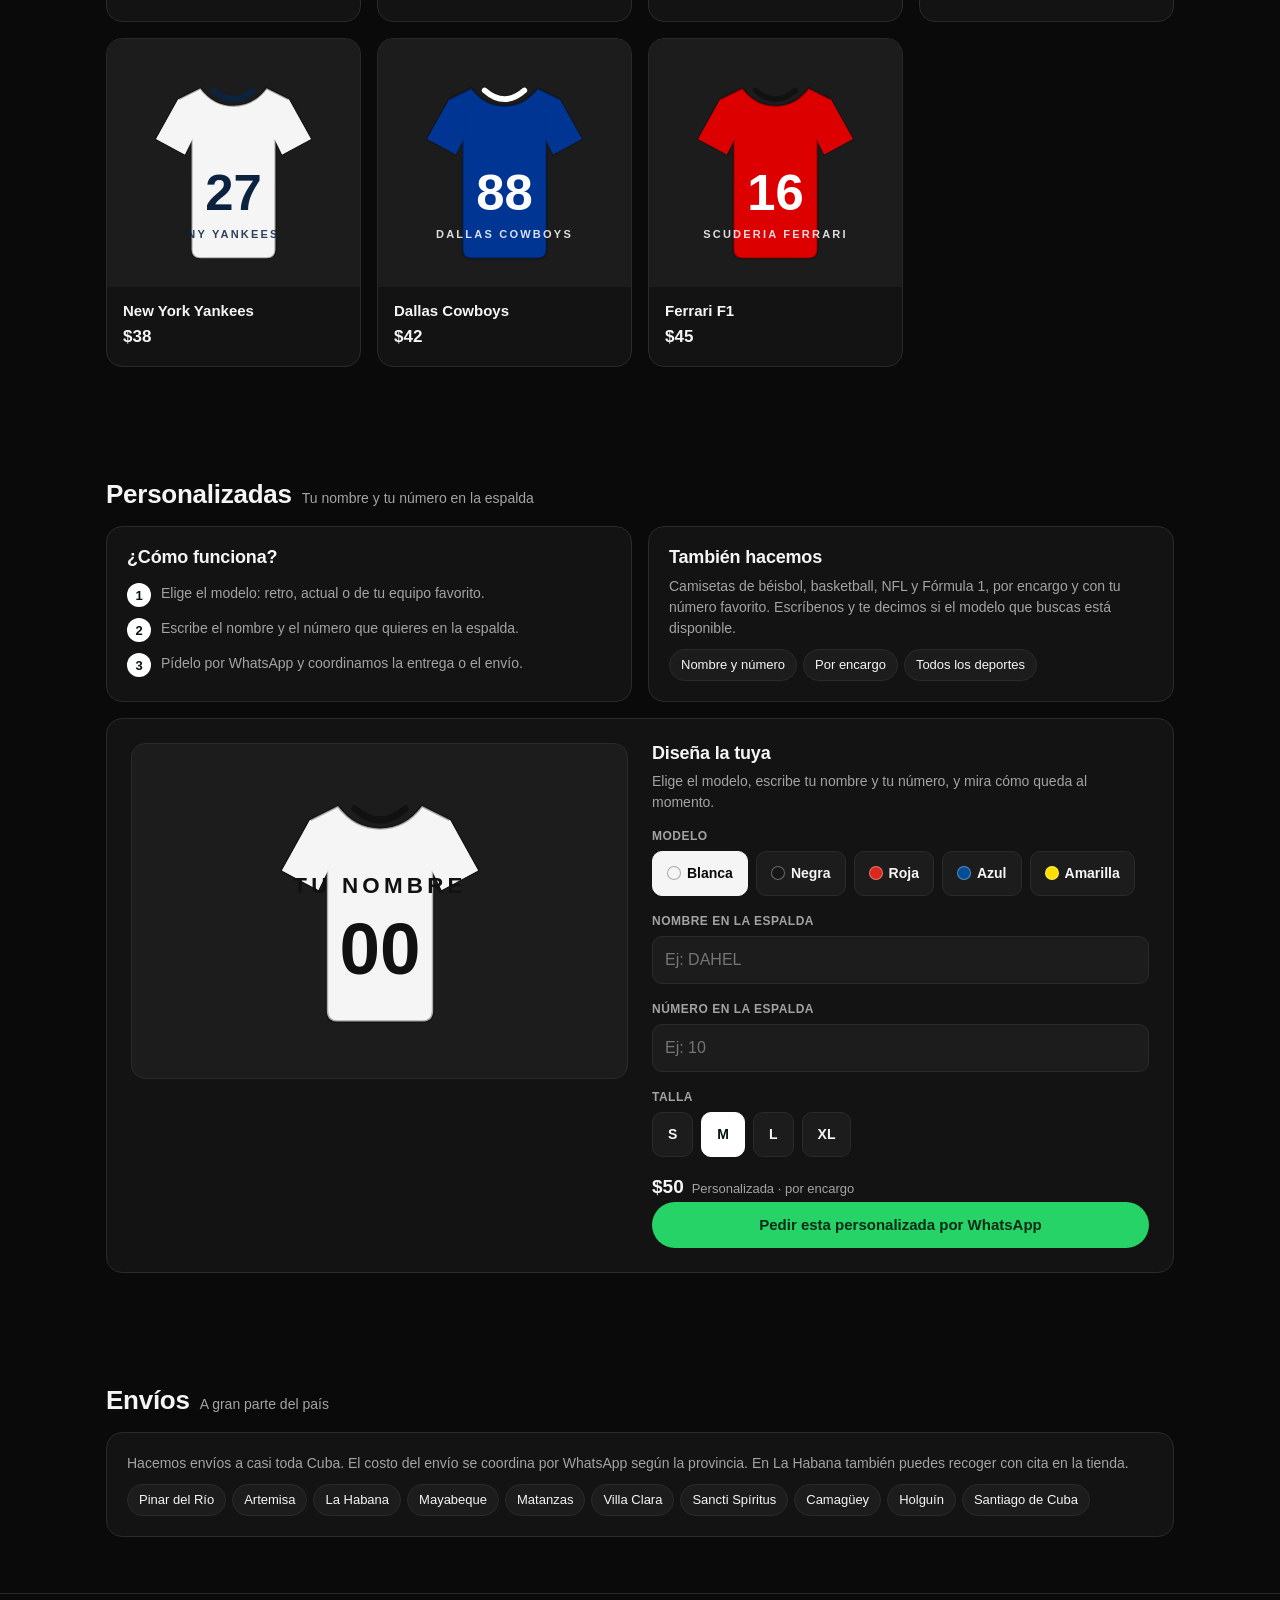
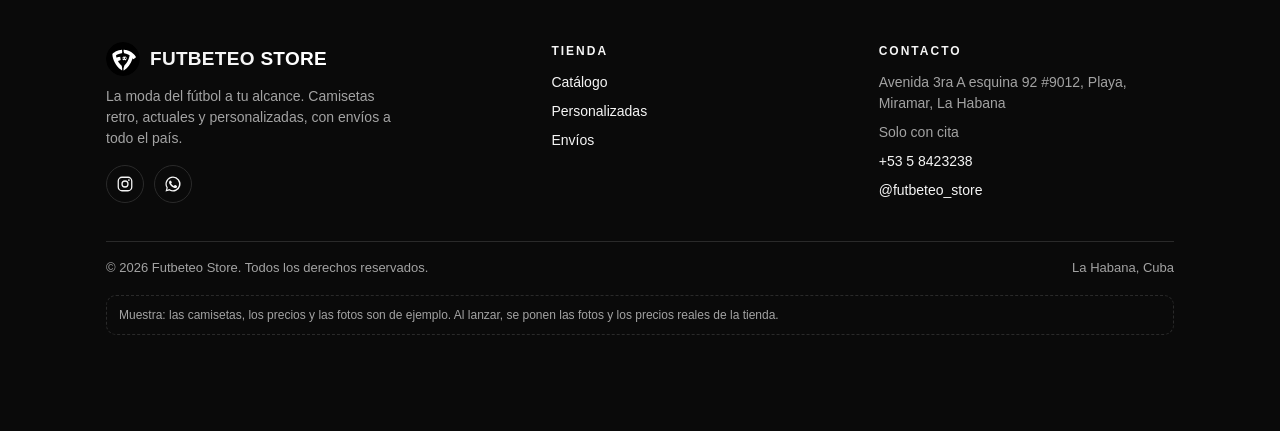
==== commit 97c1b9c9: "muestra: index.html" ====
--- a/index.html
+++ b/index.html
@@ -6,12 +6,12 @@
 <title>Futbeteo Store — La moda del fútbol a tu alcance</title>
 <link rel="icon" type="image/svg+xml" href="logo.svg">
 <meta name="description" content="Futbeteo Store: camisetas retro, actuales y personalizadas de fútbol, béisbol, basketball, NFL y Fórmula 1. Envíos a todo el país. Pide por WhatsApp.">
-<link rel="stylesheet" href="css/styles.css?v=2">
+<link rel="stylesheet" href="css/styles.css?v=3">
 </head>
 <body>
 <header>
   <div class="header-in">
-    <a class="logo" href="#"><span class="logo-ball"><img src="logo.svg" alt="Futbeteo Store"></span><span>FUTBETEO <em>STORE</em></span></a>
+    <a class="logo" href="index.html"><span class="logo-ball"><img src="logo.svg" alt="Futbeteo Store"></span><span>FUTBETEO <em>STORE</em></span></a>
     <span class="spacer"></span>
     <a class="wa-btn" href="https://wa.link/sq26tn" target="_blank" rel="noopener"><svg viewBox="0 0 24 24" width="16" height="16" fill="currentColor" aria-hidden="true"><path d="M12 2a10 10 0 0 0-8.6 15.1L2 22l5.1-1.3A10 10 0 1 0 12 2zm0 18.2c-1.6 0-3.1-.4-4.4-1.2l-.3-.2-3 .8.8-2.9-.2-.3A8.2 8.2 0 1 1 12 20.2zm4.6-6.1c-.3-.1-1.5-.7-1.7-.8-.2-.1-.4-.1-.6.1-.2.3-.6.8-.8 1-.1.2-.3.2-.5.1a6.7 6.7 0 0 1-3.3-2.9c-.3-.4 0-.5.2-.8l.4-.5c.1-.2.1-.4 0-.5l-.8-1.9c-.2-.5-.4-.4-.6-.4h-.5c-.2 0-.5.1-.7.3-.2.3-.9.9-.9 2.2s.9 2.5 1.1 2.7c.1.2 1.9 2.9 4.5 4 .6.3 1.1.4 1.5.6.6.2 1.2.2 1.6.1.5-.1 1.5-.6 1.7-1.2.2-.6.2-1.1.2-1.2-.1-.1-.3-.2-.5-.3z"/></svg><span class="wa-label">WhatsApp</span></a>
     <button class="cart-btn" id="cartBtn" type="button" aria-label="Carrito"><svg viewBox="0 0 24 24" fill="none" aria-hidden="true"><path d="M3 4h2l2.4 12.2A2 2 0 0 0 9.4 18h7.9a2 2 0 0 0 2-1.6L21 8H6" stroke="currentColor" stroke-width="1.8" stroke-linecap="round" stroke-linejoin="round"/><circle cx="10" cy="21" r="1.4" fill="currentColor"/><circle cx="18" cy="21" r="1.4" fill="currentColor"/></svg><span class="cart-count" id="cartCount" style="display:none">0</span></button>
@@ -135,7 +135,7 @@
   <div class="container">
     <div class="foot-grid">
       <div class="foot-brand">
-        <a class="logo" href="#"><span class="logo-ball"><img src="logo.svg" alt="Futbeteo Store"></span><span>FUTBETEO <em>STORE</em></span></a>
+        <a class="logo" href="index.html"><span class="logo-ball"><img src="logo.svg" alt="Futbeteo Store"></span><span>FUTBETEO <em>STORE</em></span></a>
         <p>La moda del fútbol a tu alcance. Camisetas retro, actuales y personalizadas, con envíos a todo el país.</p>
         <div class="foot-social">
           <a href="https://instagram.com/futbeteo_store" target="_blank" rel="noopener" aria-label="Instagram"><svg viewBox="0 0 24 24" width="18" height="18" fill="none" aria-hidden="true"><rect x="3" y="3" width="18" height="18" rx="5" stroke="currentColor" stroke-width="1.7"/><circle cx="12" cy="12" r="4" stroke="currentColor" stroke-width="1.7"/><circle cx="17.2" cy="6.8" r="1.2" fill="currentColor"/></svg></a>
@@ -170,19 +170,16 @@
 
 <a class="wa-float" href="https://wa.link/sq26tn" target="_blank" rel="noopener" aria-label="WhatsApp"><svg viewBox="0 0 24 24" fill="#ffffff" aria-hidden="true"><path d="M12 2a10 10 0 0 0-8.6 15.1L2 22l5.1-1.3A10 10 0 1 0 12 2zm0 18.2c-1.6 0-3.1-.4-4.4-1.2l-.3-.2-3 .8.8-2.9-.2-.3A8.2 8.2 0 1 1 12 20.2zm4.6-6.1c-.3-.1-1.5-.7-1.7-.8-.2-.1-.4-.1-.6.1-.2.3-.6.8-.8 1-.1.2-.3.2-.5.1a6.7 6.7 0 0 1-3.3-2.9c-.3-.4 0-.5.2-.8l.4-.5c.1-.2.1-.4 0-.5l-.8-1.9c-.2-.5-.4-.4-.6-.4h-.5c-.2 0-.5.1-.7.3-.2.3-.9.9-.9 2.2s.9 2.5 1.1 2.7c.1.2 1.9 2.9 4.5 4 .6.3 1.1.4 1.5.6.6.2 1.2.2 1.6.1.5-.1 1.5-.6 1.7-1.2.2-.6.2-1.1.2-1.2-.1-.1-.3-.2-.5-.3z"/></svg></a>
 
-<div class="overlay" id="productOverlay">
-  <div class="sheet" id="productSheet"></div>
-</div>
-
 <div class="drawer" id="cartDrawer">
-  <div class="drawer-head"><h2>Tu pedido</h2><button class="sheet-close" id="cartClose" type="button">✕</button></div>
+  <div class="drawer-head"><h2>Tu pedido</h2><button class="close-btn" id="cartClose" type="button">✕</button></div>
   <div class="drawer-body" id="cartBody"></div>
   <div class="drawer-foot" id="cartFoot"></div>
 </div>
 
 <div class="toast" id="toast"></div>
 
-<script src="js/products.js?v=2"></script>
-<script src="js/app.js?v=2"></script>
+<script src="js/products.js?v=3"></script>
+<script src="js/common.js?v=3"></script>
+<script src="js/app.js?v=3"></script>
 </body>
 </html>
--- a/css/styles.css
+++ b/css/styles.css
@@ -2,13 +2,26 @@
   --bg:#0a0a0a; --surface:#131313; --surface2:#1c1c1c; --line:#2a2a2a;
   --text:#f5f5f5; --muted:#a3a3a3; --accent:#ffffff; --accent-d:#d9d9d9;
   --gold:#f5f5f5; --danger:#ff5c5c; --radius:16px;
+  /* Una sola familia tipográfica en todo el sitio (sin CDN, pila del sistema). */
+  --font:-apple-system,BlinkMacSystemFont,"Segoe UI",Roboto,"Helvetica Neue",Arial,sans-serif;
+  /* Jerarquía: display / h1 / h2 / h3 / cuerpo / pequeño / etiqueta. */
+  --fs-display:clamp(44px,10vw,80px);
+  --fs-h1:26px; --fs-h2:22px; --fs-h3:18px;
+  --fs-body:15px; --fs-small:14px; --fs-meta:13px; --fs-label:12px;
+  /* Espaciado: una sola escala para toda la página. */
+  --space-1:8px; --space-2:16px; --space-3:24px; --space-4:32px;
+  --section:40px;
 }
+@media(min-width:760px){:root{--fs-h1:32px;--fs-h2:26px;--section:56px}}
 *{box-sizing:border-box;margin:0;padding:0}
-body{background:var(--bg);color:var(--text);font-family:-apple-system,BlinkMacSystemFont,"Segoe UI",Roboto,Arial,sans-serif;line-height:1.5}
+body{background:var(--bg);color:var(--text);font-family:var(--font);font-size:var(--fs-body);line-height:1.5}
 a{color:inherit}
 img,svg{display:block;max-width:100%}
-button{font-family:inherit;cursor:pointer}
+button,input,select,textarea{font:inherit}
+button{cursor:pointer}
+h1,h2,h3{line-height:1.2;letter-spacing:-.01em}
 .container{max-width:1100px;margin:0 auto;padding:0 16px}
+.meta{font-size:var(--fs-meta);color:var(--muted)}
 /* Header */
 header{position:sticky;top:0;z-index:40;background:rgba(11,15,14,.92);backdrop-filter:blur(8px);border-bottom:1px solid var(--line)}
 .header-in{display:flex;align-items:center;gap:12px;padding:12px 16px;max-width:1100px;margin:0 auto}
@@ -25,13 +38,13 @@
 .cart-count{position:absolute;top:-7px;right:-7px;background:var(--accent);color:#04160b;min-width:20px;height:20px;border-radius:999px;display:grid;place-items:center;font-size:12px;font-weight:800;padding:0 5px}
 /* Hero */
 .hero{padding:44px 0 0;position:relative;overflow:hidden;background:radial-gradient(700px 340px at 85% -10%,rgba(255,255,255,.09),transparent 60%)}
-.hero-grid{display:grid;gap:28px;align-items:center}
+.hero-grid{display:grid;gap:var(--space-4);align-items:center}
 @media(min-width:820px){.hero-grid{grid-template-columns:1.05fr .95fr}}
-.hero-kicker{font-size:12px;font-weight:800;letter-spacing:3px;text-transform:uppercase;color:var(--muted)}
+.hero-kicker{font-size:var(--fs-label);font-weight:800;letter-spacing:3px;text-transform:uppercase;color:var(--muted)}
 .hero-kicker b{color:var(--text)}
-.hero h1{font-size:clamp(42px,9vw,76px);line-height:.98;font-weight:900;letter-spacing:-1.5px;text-transform:uppercase;margin:14px 0 0}
+.hero h1{font-size:var(--fs-display);line-height:.98;font-weight:900;letter-spacing:-1.5px;text-transform:uppercase;margin:14px 0 0}
 .hero h1 .outline{display:block;color:#0a0a0a;-webkit-text-stroke:4px var(--text);paint-order:stroke fill}
-.hero p{color:var(--muted);margin:16px 0 22px;font-size:16px;max-width:520px}
+.hero p{color:var(--muted);margin:16px 0 24px;font-size:16px;max-width:520px}
 .hero p.hero-slogan{font-size:clamp(20px,4.5vw,28px);font-weight:800;color:var(--text);margin:16px 0 0;line-height:1.2}
 .hero-visual{position:relative;display:grid;place-items:center;padding:10px 0 0}
 .hero-ring{position:absolute;width:min(78vw,380px);height:min(78vw,380px);border:1px solid var(--line);border-radius:50%}
@@ -40,29 +53,29 @@
 .hero-tag{position:absolute;background:var(--text);color:#0a0a0a;border-radius:999px;padding:8px 14px;font-size:12px;font-weight:800;letter-spacing:.6px;box-shadow:0 8px 24px rgba(0,0,0,.5)}
 .hero-tag.t1{top:6%;right:2%;transform:rotate(3deg)}
 .hero-tag.t2{bottom:10%;left:0;transform:rotate(-3deg)}
-.marquee{border-top:1px solid var(--line);border-bottom:1px solid var(--line);margin-top:34px;overflow:hidden;white-space:nowrap;padding:12px 0}
+.marquee{border-top:1px solid var(--line);border-bottom:1px solid var(--line);margin-top:var(--space-4);overflow:hidden;white-space:nowrap;padding:12px 0}
 .marquee span{display:inline-block;font-weight:800;font-size:14px;letter-spacing:2.5px;text-transform:uppercase;padding-left:8px;animation:scroll 26s linear infinite}
 @keyframes scroll{from{transform:translateX(0)}to{transform:translateX(-50%)}}
-.hero-cta{display:flex;gap:10px;flex-wrap:wrap}
+.hero-cta{display:flex;gap:12px;flex-wrap:wrap}
 .btn{display:inline-block;border-radius:999px;padding:12px 20px;font-weight:800;font-size:15px;text-decoration:none;border:0}
 .btn-green{background:var(--accent);color:#04160b}
 .btn-wa{background:#25d366;color:#062b16}
 .btn-ghost{background:transparent;color:var(--text);border:1px solid var(--line)}
-.trust{display:flex;gap:8px;flex-wrap:wrap;margin-top:22px}
+.trust{display:flex;gap:8px;flex-wrap:wrap;margin-top:24px}
 .trust span{background:var(--surface);border:1px solid var(--line);border-radius:999px;padding:7px 12px;font-size:13px;color:var(--muted)}
 .trust span b{color:var(--text)}
 .trust span svg{vertical-align:-2px}
 /* Sections */
-section{padding:28px 0}
-.sec-head{display:flex;align-items:baseline;gap:10px;margin-bottom:14px}
-.sec-head h2{font-size:22px;font-weight:800}
-.sec-head p{color:var(--muted);font-size:14px}
+section{padding:var(--section) 0}
+.sec-head{display:flex;align-items:baseline;gap:10px;margin-bottom:var(--space-2)}
+.sec-head h2{font-size:var(--fs-h2);font-weight:800}
+.sec-head p{color:var(--muted);font-size:var(--fs-small)}
 /* Filters */
-.filters{display:flex;gap:8px;overflow-x:auto;padding-bottom:10px;scrollbar-width:none}
+.filters{display:flex;gap:8px;overflow-x:auto;padding-bottom:12px;scrollbar-width:none}
 .filters::-webkit-scrollbar{display:none}
 .chip{flex:0 0 auto;background:var(--surface);border:1px solid var(--line);color:var(--text);border-radius:999px;padding:11px 16px;font-size:14px;font-weight:600}
 .chip.active{background:var(--accent);color:#04160b;border-color:var(--accent)}
-.search-row{display:flex;gap:8px;margin:6px 0 16px}
+.search-row{display:flex;gap:8px;margin:4px 0 16px}
 .search-box{position:relative;flex:1;display:flex}
 .search-box>svg{position:absolute;left:14px;top:50%;transform:translateY(-50%);pointer-events:none}
 .search-box input{width:100%;background:var(--surface);border:1px solid var(--line);border-radius:14px;color:var(--text);padding:14px 42px;font-size:16px;outline:none}
@@ -72,100 +85,106 @@
 .search-clear.show{display:grid}
 .btn-filters{flex:0 0 auto;display:flex;align-items:center;gap:8px;background:var(--surface);border:1px solid var(--line);border-radius:14px;color:var(--text);padding:0 16px;font-size:14px;font-weight:700}
 .btn-filters.active{background:var(--text);color:#0a0a0a;border-color:var(--text)}
-.filter-panel{background:var(--surface);border:1px solid var(--line);border-radius:16px;padding:16px;margin:0 0 16px;display:grid;gap:12px}
+.filter-panel{background:var(--surface);border:1px solid var(--line);border-radius:16px;padding:16px;margin:0 0 16px;display:grid;gap:16px}
 .filter-panel[hidden]{display:none}
 @media(min-width:700px){.filter-panel{grid-template-columns:1fr 1fr 1fr}}
-.filter-field label{display:block;font-size:12px;font-weight:700;letter-spacing:.5px;text-transform:uppercase;color:var(--muted);margin-bottom:6px}
+.filter-field label{display:block;font-size:var(--fs-label);font-weight:700;letter-spacing:.5px;text-transform:uppercase;color:var(--muted);margin-bottom:6px}
 .filter-field select{width:100%;background:var(--surface2);border:1px solid var(--line);border-radius:10px;color:var(--text);padding:11px 12px;font-size:16px;outline:none}
 /* Grid + cards */
-.grid{display:grid;grid-template-columns:repeat(2,1fr);gap:14px}
+.grid{display:grid;grid-template-columns:repeat(2,1fr);gap:var(--space-2)}
 @media(min-width:700px){.grid{grid-template-columns:repeat(3,1fr)}}
 @media(min-width:1000px){.grid{grid-template-columns:repeat(4,1fr)}}
-.card{background:transparent;border:0;display:flex;flex-direction:column;cursor:pointer}
-.card-img{background:var(--surface2);border-radius:16px;padding:14px 14px 0}
+.card{background:var(--surface);border:1px solid var(--line);border-radius:var(--radius);overflow:hidden;display:flex;flex-direction:column;text-decoration:none}
+.card-img{background:var(--surface2);padding:16px 16px 0}
 .card-img svg{width:100%;height:auto}
-.card-name{font-size:15px;font-weight:700;line-height:1.3;margin:10px 2px 0}
-.card-price{font-size:17px;font-weight:900;margin:4px 2px 0}
+.card-body{padding:14px 16px 16px;display:flex;flex-direction:column;gap:4px;flex:1}
+.card-name{font-size:15px;font-weight:700;line-height:1.3}
+.card-price{font-size:17px;font-weight:900}
 .card-price .price-old{font-size:13px;color:var(--muted);text-decoration:line-through;font-weight:400;margin-left:6px}
 .price-row{display:flex;align-items:baseline;gap:8px;margin-top:auto}
 .price{font-size:19px;font-weight:900}
 .price-old{font-size:13px;color:var(--muted);text-decoration:line-through}
-.btn-add{flex:1;background:var(--accent);color:#04160b;border:0;border-radius:10px;padding:12px;font-weight:800;font-size:14px}
+.btn-add{flex:1;background:var(--accent);color:#04160b;border:0;border-radius:10px;padding:14px 16px;font-weight:800;font-size:14px}
 .empty{grid-column:1/-1;text-align:center;color:var(--muted);padding:40px 0}
 /* Info blocks */
-.info-grid{display:grid;gap:14px}
+.info-grid{display:grid;gap:var(--space-2)}
 @media(min-width:700px){.info-grid{grid-template-columns:1fr 1fr}}
-.info-card{background:var(--surface);border:1px solid var(--line);border-radius:var(--radius);padding:18px}
-.info-card h3{font-size:17px;margin-bottom:8px}
-.info-card p,.info-card li{color:var(--muted);font-size:14px}
+.info-card{background:var(--surface);border:1px solid var(--line);border-radius:var(--radius);padding:20px}
+.info-card h3{font-size:var(--fs-h3);margin-bottom:8px}
+.info-card p,.info-card li{color:var(--muted);font-size:var(--fs-small)}
 .info-card ul{list-style:none;display:flex;flex-wrap:wrap;gap:6px;margin-top:10px}
 .info-card ul li{background:var(--surface2);border:1px solid var(--line);border-radius:999px;padding:5px 11px;font-size:13px;color:var(--text)}
 .steps{counter-reset:s;margin-top:6px}
-.steps li{counter-increment:s;list-style:none;color:var(--muted);font-size:14px;padding:7px 0 7px 34px;position:relative}
+.steps li{counter-increment:s;list-style:none;color:var(--muted);font-size:var(--fs-small);padding:7px 0 7px 34px;position:relative}
 .steps li::before{content:counter(s);position:absolute;left:0;top:7px;width:24px;height:24px;border-radius:50%;background:var(--accent);color:#04160b;font-weight:800;font-size:13px;display:grid;place-items:center}
 /* Customizer */
-.customizer{display:grid;gap:20px;background:var(--surface);border:1px solid var(--line);border-radius:var(--radius);padding:20px;margin-top:14px}
+.customizer{display:grid;gap:var(--space-3);background:var(--surface);border:1px solid var(--line);border-radius:var(--radius);padding:24px;margin-top:var(--space-2)}
 @media(min-width:760px){.customizer{grid-template-columns:1fr 1fr;align-items:start}}
-.cust-preview{background:var(--surface2);border:1px solid var(--line);border-radius:14px;display:grid;place-items:center;padding:16px;min-height:280px}
+.cust-preview{background:var(--surface2);border:1px solid var(--line);border-radius:14px;display:grid;place-items:center;padding:20px;min-height:280px}
 .cust-preview svg{width:100%;max-width:280px;height:auto}
-.cust-form h3{font-size:18px}
-.cust-sub{color:var(--muted);font-size:14px;margin:6px 0 14px}
+.cust-form h3{font-size:var(--fs-h3)}
+.cust-sub{color:var(--muted);font-size:var(--fs-small);margin:6px 0 14px}
 .model-pills{display:flex;gap:8px;flex-wrap:wrap}
 .model-pill{background:var(--surface2);border:1px solid var(--line);color:var(--text);border-radius:10px;padding:11px 14px;font-weight:700;font-size:14px}
 .model-pill.active{background:var(--text);color:#0a0a0a;border-color:var(--text)}
 .model-pill .dot{width:14px;height:14px;border-radius:50%;display:inline-block;border:1px solid rgba(255,255,255,.35);vertical-align:-2px;margin-right:6px}
 .model-pill.active .dot{border-color:rgba(0,0,0,.3)}
 /* Footer */
-footer{border-top:1px solid var(--line);padding:44px 0 100px;color:var(--muted);font-size:14px}
+footer{border-top:1px solid var(--line);padding:48px 0 96px;color:var(--muted);font-size:var(--fs-small)}
 footer a{color:var(--text);text-decoration:none}
 footer a:hover{text-decoration:underline}
-.foot-grid{display:grid;gap:28px}
+.foot-grid{display:grid;gap:var(--space-4)}
 @media(min-width:760px){.foot-grid{grid-template-columns:1.4fr 1fr 1fr}}
 .foot-brand p{margin-top:10px;max-width:300px}
-.foot-col h4{font-size:12px;font-weight:800;letter-spacing:2px;text-transform:uppercase;color:var(--text);margin-bottom:12px}
+.foot-col h4{font-size:var(--fs-label);font-weight:800;letter-spacing:2px;text-transform:uppercase;color:var(--text);margin-bottom:12px}
 .foot-col ul{list-style:none}
 .foot-col li{margin-bottom:8px}
 .foot-social{display:flex;gap:10px;margin-top:16px}
 .foot-social a{width:38px;height:38px;border:1px solid var(--line);border-radius:50%;display:grid;place-items:center}
 .foot-social a:hover{border-color:var(--text)}
-.foot-bottom{border-top:1px solid var(--line);margin-top:34px;padding-top:18px;display:flex;justify-content:space-between;gap:12px;flex-wrap:wrap;font-size:13px}
+.foot-bottom{border-top:1px solid var(--line);margin-top:var(--space-4);padding-top:16px;display:flex;justify-content:space-between;gap:12px;flex-wrap:wrap;font-size:13px}
 .demo-note{margin-top:18px;font-size:12px;color:var(--muted);border:1px dashed var(--line);border-radius:10px;padding:10px 12px}
 /* Floating WhatsApp */
 .wa-float{position:fixed;right:16px;bottom:16px;z-index:50;width:56px;height:56px;border-radius:50%;background:#25d366;display:grid;place-items:center;text-decoration:none;box-shadow:0 6px 20px rgba(0,0,0,.45)}
 .wa-float svg{width:28px;height:28px}
-/* Modal */
-.overlay{position:fixed;inset:0;background:rgba(0,0,0,.7);z-index:80;display:none;align-items:flex-end;justify-content:center}
-.overlay.open{display:flex}
-.sheet{background:var(--surface);border:1px solid var(--line);border-radius:20px 20px 0 0;width:100%;max-width:560px;max-height:92vh;overflow-y:auto;padding:20px}
-@media(min-width:700px){.overlay{align-items:center;padding:20px}.sheet{border-radius:20px}}
-.sheet-close{float:right;background:var(--surface2);border:1px solid var(--line);color:var(--text);border-radius:50%;width:32px;height:32px;font-size:16px}
-.sheet h2{font-size:22px;margin:4px 0 2px;text-transform:uppercase}
-.sheet-meta{font-size:12px;font-weight:700;letter-spacing:1.5px;text-transform:uppercase;color:var(--muted);margin:12px 0 0}
-.sheet-price{font-size:26px;font-weight:900;margin:8px 0 0}
-.sheet-price .price-old{font-size:15px;color:var(--muted);text-decoration:line-through;font-weight:400;margin-left:8px}
-.sheet-div{border:0;border-top:1px solid var(--line);margin:16px 0}
-.qty-stepper{display:inline-flex;align-items:center;border:1px solid var(--line);border-radius:10px;overflow:hidden}
-.qty-stepper button{width:44px;height:44px;background:var(--surface2);border:0;color:var(--text);font-size:20px;font-weight:700}
-.qty-stepper b{min-width:36px;text-align:center;font-size:16px}
-.sheet-ship{font-size:13px;color:var(--muted);text-align:center;margin-top:12px}
-.sheet-img{background:var(--surface2);border:1px solid var(--line);border-radius:14px;padding:10px;margin-bottom:14px}
-.sheet-img svg{width:100%;max-width:300px;margin:0 auto}
-.field{margin-bottom:12px}
-.field label{display:block;font-size:13px;font-weight:700;margin-bottom:6px;color:var(--muted)}
+/* Product detail page */
+.crumbs{font-size:var(--fs-meta);color:var(--muted);padding:24px 0 16px}
+.crumbs a{text-decoration:none}
+.crumbs a:hover{text-decoration:underline}
+.crumbs b{color:var(--text);font-weight:700}
+.detail{display:grid;gap:var(--space-3)}
+@media(min-width:820px){.detail{grid-template-columns:1.05fr .95fr;gap:var(--space-4);align-items:start}}
+.detail-img{background:var(--surface2);border:1px solid var(--line);border-radius:var(--radius);padding:24px}
+.detail-img svg{width:100%;max-width:420px;margin:0 auto}
+.detail-meta{font-size:var(--fs-label);font-weight:700;letter-spacing:1.5px;text-transform:uppercase;color:var(--muted)}
+.detail-info h1{font-size:var(--fs-h1);font-weight:800;text-transform:uppercase;margin:8px 0 0}
+.detail-price{font-size:26px;font-weight:900;margin:12px 0 0}
+.detail-price .price-old{font-size:15px;color:var(--muted);text-decoration:line-through;font-weight:400;margin-left:8px}
+.detail-div{border:0;border-top:1px solid var(--line);margin:16px 0}
+.detail-actions{display:flex;gap:12px;margin-top:24px}
+.detail-actions .btn{flex:1;text-align:center}
+.detail-ship{font-size:var(--fs-meta);color:var(--muted);text-align:center;margin-top:12px}
+#relatedSec{padding-top:0}
+#relatedSec .sec-head{margin-top:var(--space-4)}
+/* Shared form controls (detail page + customizer + cart) */
+.close-btn{float:right;background:var(--surface2);border:1px solid var(--line);color:var(--text);border-radius:50%;width:32px;height:32px;font-size:16px}
+.field{margin-bottom:16px}
+.field label{display:block;font-size:var(--fs-label);font-weight:700;letter-spacing:.5px;text-transform:uppercase;color:var(--muted);margin-bottom:6px}
 .field input,.field select{width:100%;background:var(--surface2);border:1px solid var(--line);border-radius:10px;color:var(--text);padding:11px 12px;font-size:16px;outline:none}
 .field input:focus,.field select:focus{border-color:var(--accent)}
 .size-pills{display:flex;gap:8px;flex-wrap:wrap}
 .size-pill{background:var(--surface2);border:1px solid var(--line);color:var(--text);border-radius:10px;padding:11px 15px;font-weight:700;font-size:14px}
 .size-pill.active{background:var(--accent);color:#04160b;border-color:var(--accent)}
 .size-pill.out{opacity:.35;text-decoration:line-through}
-.guide{font-size:13px;color:var(--muted);margin-top:8px}
+.guide{font-size:var(--fs-meta);color:var(--muted);margin-top:12px}
 .guide summary{cursor:pointer;color:var(--accent);font-weight:700}
 .guide table{width:100%;border-collapse:collapse;margin-top:8px;font-size:13px}
 .guide th,.guide td{border:1px solid var(--line);padding:6px 8px;text-align:center}
 .guide th{color:var(--text)}
-.modal-actions{display:flex;gap:10px;margin-top:16px}
-.modal-actions .btn{flex:1;text-align:center}
-.cond{font-size:13px;background:var(--surface2);border:1px solid var(--line);border-radius:10px;padding:9px 11px;color:var(--muted);margin-bottom:12px}
+.qty-stepper{display:inline-flex;align-items:center;border:1px solid var(--line);border-radius:10px;overflow:hidden}
+.qty-stepper button{width:44px;height:44px;background:var(--surface2);border:0;color:var(--text);font-size:20px;font-weight:700}
+.qty-stepper b{min-width:36px;text-align:center;font-size:16px}
+.cond{font-size:var(--fs-meta);background:var(--surface2);border:1px solid var(--line);border-radius:10px;padding:9px 11px;color:var(--muted);margin-bottom:12px}
 /* Cart drawer */
 .drawer{position:fixed;top:0;right:0;bottom:0;width:100%;max-width:420px;background:var(--surface);border-left:1px solid var(--line);z-index:90;transform:translateX(100%);transition:transform .25s;display:flex;flex-direction:column}
 .drawer.open{transform:translateX(0)}
@@ -176,8 +195,8 @@
 .cart-item{display:flex;gap:12px;padding:12px 0;border-bottom:1px solid var(--line)}
 .cart-item .thumb{width:64px;flex:0 0 64px;background:var(--surface2);border:1px solid var(--line);border-radius:10px;padding:4px}
 .cart-item .thumb svg{width:100%}
-.cart-item h4{font-size:14px}
-.cart-item p{font-size:13px;color:var(--muted)}
+.cart-item h4{font-size:15px;font-weight:700}
+.cart-item p{font-size:var(--fs-meta);color:var(--muted)}
 .qty{display:inline-flex;align-items:center;gap:10px;margin-top:6px}
 .qty button{background:var(--surface2);border:1px solid var(--line);color:var(--text);border-radius:8px;width:26px;height:26px;font-weight:800}
 .qty .rm{background:none;border:0;color:var(--danger);font-size:13px;margin-left:8px}
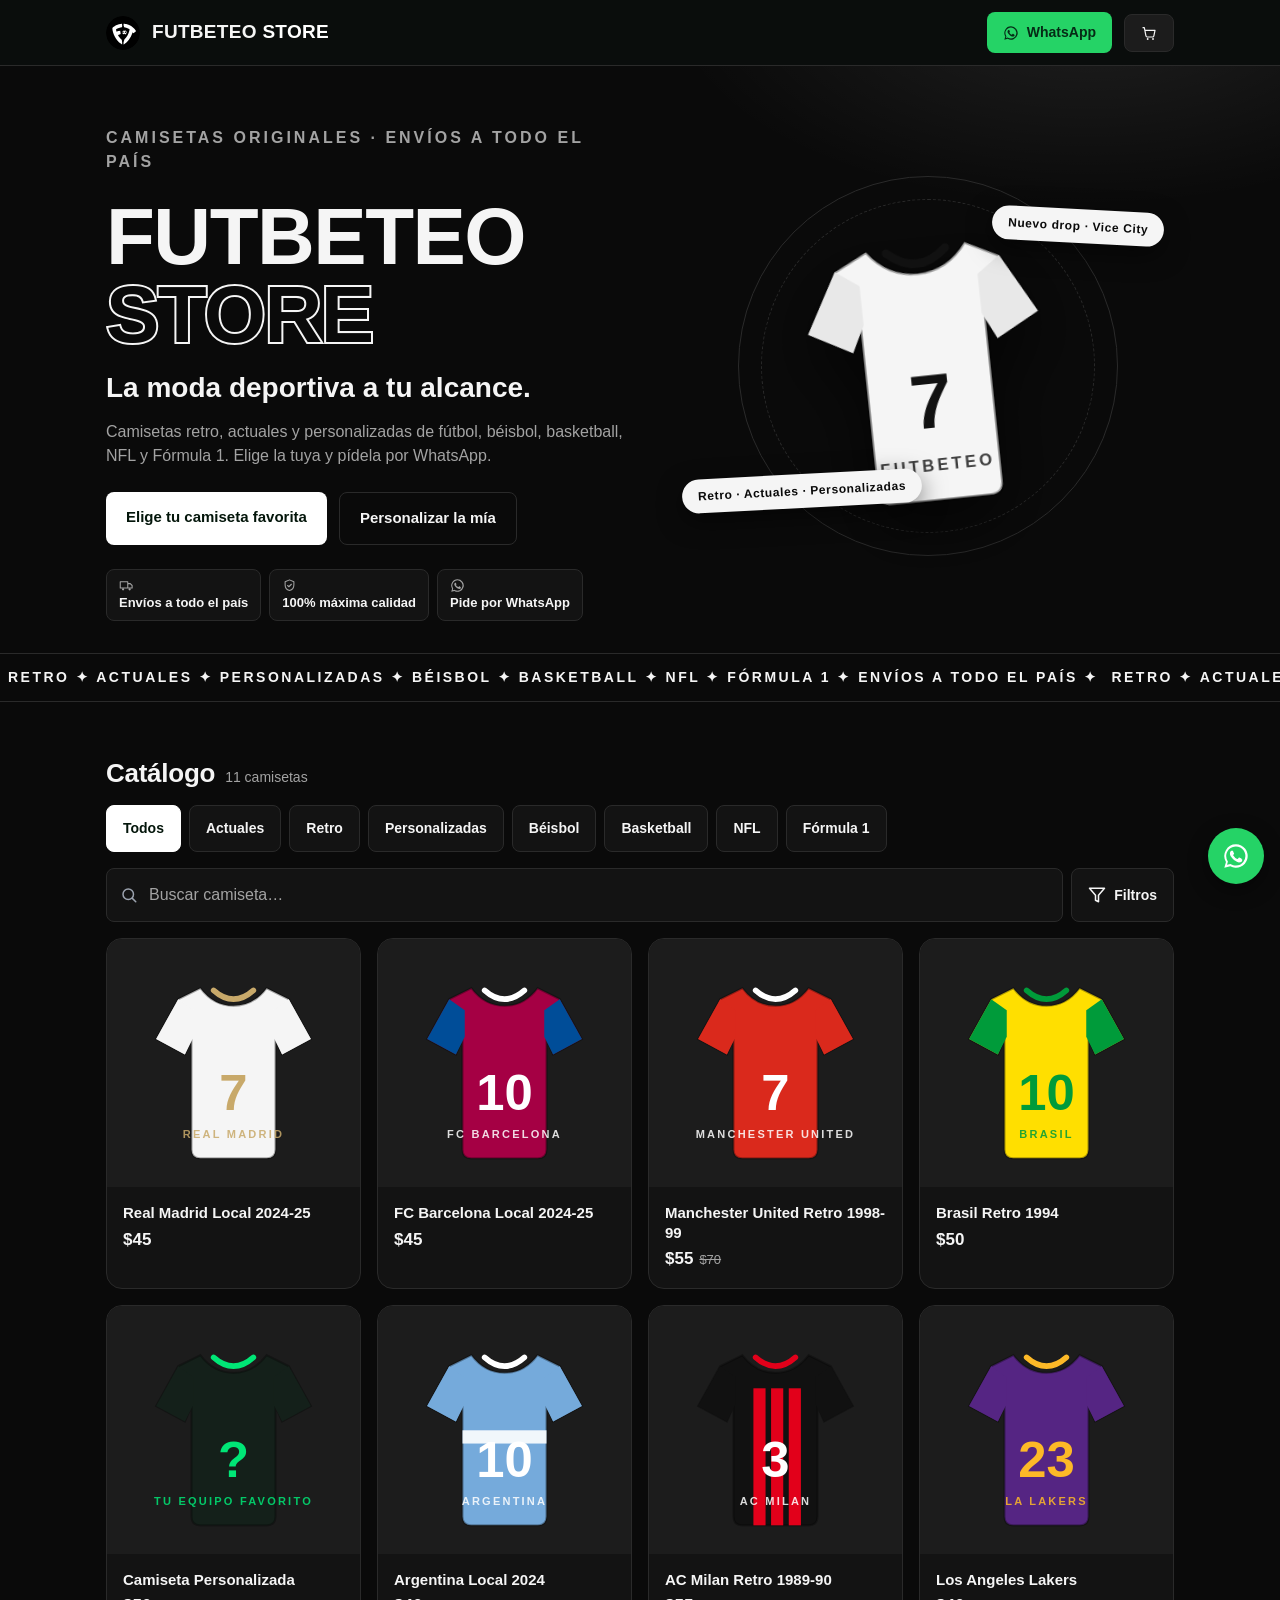
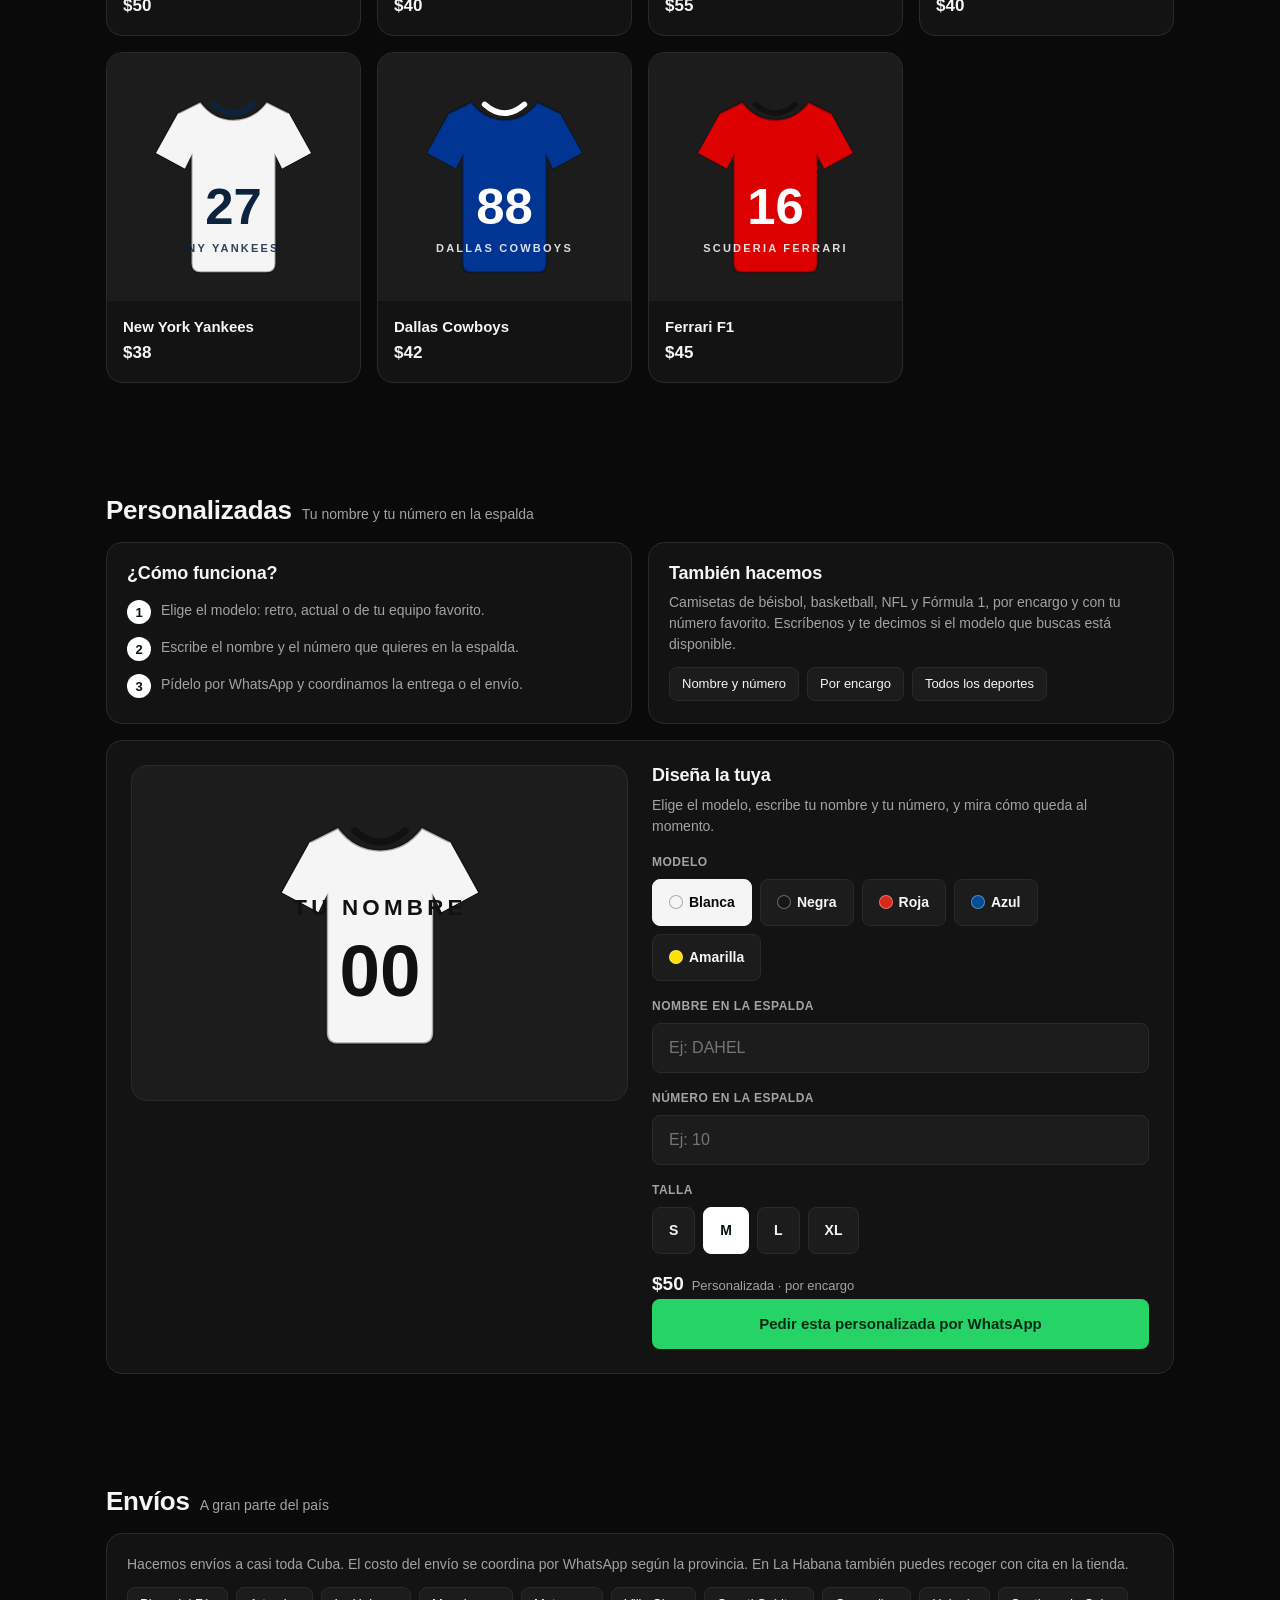
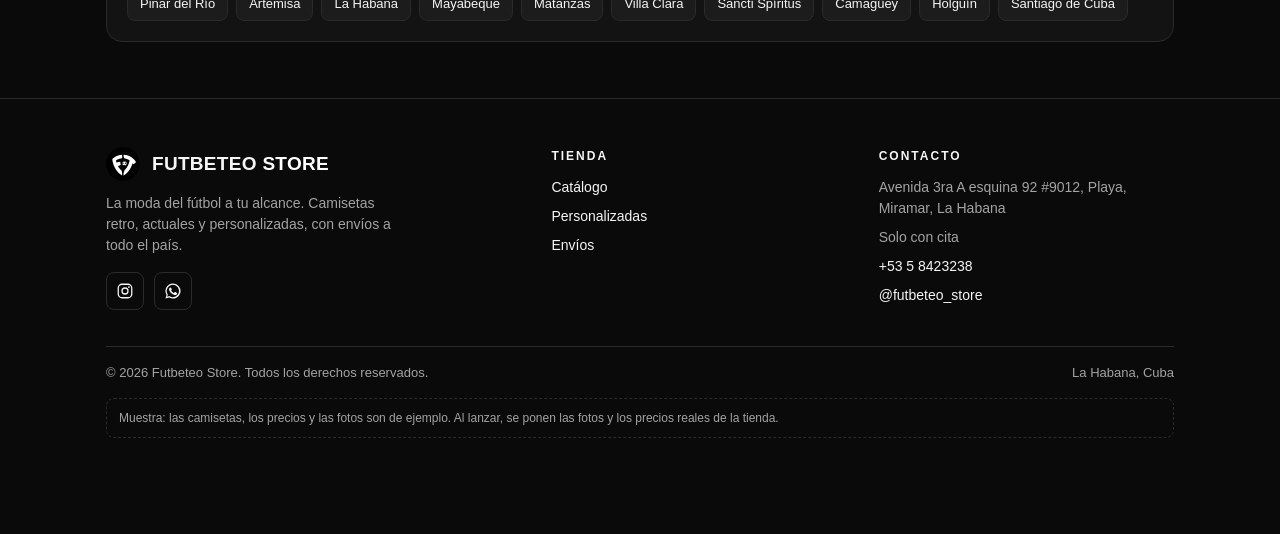
==== commit e6bed346: "muestra: index.html" ====
--- a/index.html
+++ b/index.html
@@ -6,7 +6,7 @@
 <title>Futbeteo Store — La moda del fútbol a tu alcance</title>
 <link rel="icon" type="image/svg+xml" href="logo.svg">
 <meta name="description" content="Futbeteo Store: camisetas retro, actuales y personalizadas de fútbol, béisbol, basketball, NFL y Fórmula 1. Envíos a todo el país. Pide por WhatsApp.">
-<link rel="stylesheet" href="css/styles.css?v=3">
+<link rel="stylesheet" href="css/styles.css?v=4">
 </head>
 <body>
 <header>
--- a/css/styles.css
+++ b/css/styles.css
@@ -2,6 +2,8 @@
   --bg:#0a0a0a; --surface:#131313; --surface2:#1c1c1c; --line:#2a2a2a;
   --text:#f5f5f5; --muted:#a3a3a3; --accent:#ffffff; --accent-d:#d9d9d9;
   --gold:#f5f5f5; --danger:#ff5c5c; --radius:16px;
+  /* Un solo estilo de botón: cuadrado con un pequeño radio. */
+  --radius-btn:8px;
   /* Una sola familia tipográfica en todo el sitio (sin CDN, pila del sistema). */
   --font:-apple-system,BlinkMacSystemFont,"Segoe UI",Roboto,"Helvetica Neue",Arial,sans-serif;
   /* Jerarquía: display / h1 / h2 / h3 / cuerpo / pequeño / etiqueta. */
@@ -25,15 +27,15 @@
 /* Header */
 header{position:sticky;top:0;z-index:40;background:rgba(11,15,14,.92);backdrop-filter:blur(8px);border-bottom:1px solid var(--line)}
 .header-in{display:flex;align-items:center;gap:12px;padding:12px 16px;max-width:1100px;margin:0 auto}
-.logo{display:flex;align-items:center;gap:10px;text-decoration:none;font-weight:800;font-size:19px;letter-spacing:.3px}
+.logo{display:flex;align-items:center;gap:12px;text-decoration:none;font-weight:800;font-size:19px;letter-spacing:.3px}
 .logo-ball{width:34px;height:34px;border-radius:50%;display:grid;place-items:center;flex:0 0 auto}
 .logo-ball img{width:34px;height:34px;display:block;border-radius:50%}
 .logo span em{font-style:normal;color:var(--accent)}
 .header-in .spacer{flex:1}
-.wa-btn{background:#25d366;color:#062b16;border:0;border-radius:999px;padding:9px 15px;font-weight:700;font-size:14px;text-decoration:none;display:inline-flex;align-items:center;gap:6px}
+.wa-btn{background:#25d366;color:#062b16;border:0;border-radius:var(--radius-btn);padding:10px 16px;font-weight:700;font-size:14px;text-decoration:none;display:inline-flex;align-items:center;gap:8px}
 .wa-btn svg{flex:0 0 auto}
-@media(max-width:560px){.wa-label{display:none}.wa-btn{padding:9px 11px}}
-.cart-btn{position:relative;background:var(--surface2);color:var(--text);border:1px solid var(--line);border-radius:999px;padding:9px 14px;font-weight:700;font-size:14px}
+@media(max-width:560px){.wa-label{display:none}.wa-btn{padding:10px 12px}}
+.cart-btn{position:relative;background:var(--surface2);color:var(--text);border:1px solid var(--line);border-radius:var(--radius-btn);padding:10px 16px;font-weight:700;font-size:14px}
 .cart-btn svg{width:16px;height:16px;vertical-align:-3px}
 .cart-count{position:absolute;top:-7px;right:-7px;background:var(--accent);color:#04160b;min-width:20px;height:20px;border-radius:999px;display:grid;place-items:center;font-size:12px;font-weight:800;padding:0 5px}
 /* Hero */
@@ -42,7 +44,7 @@
 @media(min-width:820px){.hero-grid{grid-template-columns:1.05fr .95fr}}
 .hero-kicker{font-size:var(--fs-label);font-weight:800;letter-spacing:3px;text-transform:uppercase;color:var(--muted)}
 .hero-kicker b{color:var(--text)}
-.hero h1{font-size:var(--fs-display);line-height:.98;font-weight:900;letter-spacing:-1.5px;text-transform:uppercase;margin:14px 0 0}
+.hero h1{font-size:var(--fs-display);line-height:.98;font-weight:900;letter-spacing:-1.5px;text-transform:uppercase;margin:16px 0 0}
 .hero h1 .outline{display:block;color:#0a0a0a;-webkit-text-stroke:4px var(--text);paint-order:stroke fill}
 .hero p{color:var(--muted);margin:16px 0 24px;font-size:16px;max-width:520px}
 .hero p.hero-slogan{font-size:clamp(20px,4.5vw,28px);font-weight:800;color:var(--text);margin:16px 0 0;line-height:1.2}
@@ -50,19 +52,19 @@
 .hero-ring{position:absolute;width:min(78vw,380px);height:min(78vw,380px);border:1px solid var(--line);border-radius:50%}
 .hero-ring::after{content:"";position:absolute;inset:22px;border:1px dashed var(--line);border-radius:50%}
 .hero-visual svg.jersey-big{position:relative;width:min(72vw,330px);height:auto;transform:rotate(-6deg);filter:drop-shadow(0 24px 32px rgba(0,0,0,.6))}
-.hero-tag{position:absolute;background:var(--text);color:#0a0a0a;border-radius:999px;padding:8px 14px;font-size:12px;font-weight:800;letter-spacing:.6px;box-shadow:0 8px 24px rgba(0,0,0,.5)}
+.hero-tag{position:absolute;background:var(--text);color:#0a0a0a;border-radius:999px;padding:8px 16px;font-size:12px;font-weight:800;letter-spacing:.6px;box-shadow:0 8px 24px rgba(0,0,0,.5)}
 .hero-tag.t1{top:6%;right:2%;transform:rotate(3deg)}
 .hero-tag.t2{bottom:10%;left:0;transform:rotate(-3deg)}
 .marquee{border-top:1px solid var(--line);border-bottom:1px solid var(--line);margin-top:var(--space-4);overflow:hidden;white-space:nowrap;padding:12px 0}
 .marquee span{display:inline-block;font-weight:800;font-size:14px;letter-spacing:2.5px;text-transform:uppercase;padding-left:8px;animation:scroll 26s linear infinite}
 @keyframes scroll{from{transform:translateX(0)}to{transform:translateX(-50%)}}
 .hero-cta{display:flex;gap:12px;flex-wrap:wrap}
-.btn{display:inline-block;border-radius:999px;padding:12px 20px;font-weight:800;font-size:15px;text-decoration:none;border:0}
+.btn{display:inline-block;border-radius:var(--radius-btn);padding:14px 20px;font-weight:800;font-size:15px;text-decoration:none;border:0}
 .btn-green{background:var(--accent);color:#04160b}
 .btn-wa{background:#25d366;color:#062b16}
 .btn-ghost{background:transparent;color:var(--text);border:1px solid var(--line)}
 .trust{display:flex;gap:8px;flex-wrap:wrap;margin-top:24px}
-.trust span{background:var(--surface);border:1px solid var(--line);border-radius:999px;padding:7px 12px;font-size:13px;color:var(--muted)}
+.trust span{background:var(--surface);border:1px solid var(--line);border-radius:var(--radius-btn);padding:8px 12px;font-size:13px;color:var(--muted)}
 .trust span b{color:var(--text)}
 .trust span svg{vertical-align:-2px}
 /* Sections */
@@ -73,23 +75,23 @@
 /* Filters */
 .filters{display:flex;gap:8px;overflow-x:auto;padding-bottom:12px;scrollbar-width:none}
 .filters::-webkit-scrollbar{display:none}
-.chip{flex:0 0 auto;background:var(--surface);border:1px solid var(--line);color:var(--text);border-radius:999px;padding:11px 16px;font-size:14px;font-weight:600}
+.chip{flex:0 0 auto;background:var(--surface);border:1px solid var(--line);color:var(--text);border-radius:var(--radius-btn);padding:12px 16px;font-size:14px;font-weight:600}
 .chip.active{background:var(--accent);color:#04160b;border-color:var(--accent)}
 .search-row{display:flex;gap:8px;margin:4px 0 16px}
 .search-box{position:relative;flex:1;display:flex}
 .search-box>svg{position:absolute;left:14px;top:50%;transform:translateY(-50%);pointer-events:none}
-.search-box input{width:100%;background:var(--surface);border:1px solid var(--line);border-radius:14px;color:var(--text);padding:14px 42px;font-size:16px;outline:none}
+.search-box input{width:100%;background:var(--surface);border:1px solid var(--line);border-radius:var(--radius-btn);color:var(--text);padding:14px 42px;font-size:16px;outline:none}
 .search-box input::placeholder{color:var(--muted)}
 .search-box input:focus{border-color:var(--accent);box-shadow:0 0 0 3px rgba(255,255,255,.12)}
-.search-clear{position:absolute;right:8px;top:50%;transform:translateY(-50%);width:30px;height:30px;border-radius:50%;border:0;background:var(--surface2);color:var(--muted);font-size:14px;display:none;place-items:center}
+.search-clear{position:absolute;right:8px;top:50%;transform:translateY(-50%);width:30px;height:30px;border-radius:var(--radius-btn);border:0;background:var(--surface2);color:var(--muted);font-size:14px;display:none;place-items:center}
 .search-clear.show{display:grid}
-.btn-filters{flex:0 0 auto;display:flex;align-items:center;gap:8px;background:var(--surface);border:1px solid var(--line);border-radius:14px;color:var(--text);padding:0 16px;font-size:14px;font-weight:700}
+.btn-filters{flex:0 0 auto;display:flex;align-items:center;gap:8px;background:var(--surface);border:1px solid var(--line);border-radius:var(--radius-btn);color:var(--text);padding:0 16px;font-size:14px;font-weight:700}
 .btn-filters.active{background:var(--text);color:#0a0a0a;border-color:var(--text)}
-.filter-panel{background:var(--surface);border:1px solid var(--line);border-radius:16px;padding:16px;margin:0 0 16px;display:grid;gap:16px}
+.filter-panel{background:var(--surface);border:1px solid var(--line);border-radius:var(--radius);padding:16px;margin:0 0 16px;display:grid;gap:16px}
 .filter-panel[hidden]{display:none}
 @media(min-width:700px){.filter-panel{grid-template-columns:1fr 1fr 1fr}}
-.filter-field label{display:block;font-size:var(--fs-label);font-weight:700;letter-spacing:.5px;text-transform:uppercase;color:var(--muted);margin-bottom:6px}
-.filter-field select{width:100%;background:var(--surface2);border:1px solid var(--line);border-radius:10px;color:var(--text);padding:11px 12px;font-size:16px;outline:none}
+.filter-field label{display:block;font-size:var(--fs-label);font-weight:700;letter-spacing:.5px;text-transform:uppercase;color:var(--muted);margin-bottom:8px}
+.filter-field select{width:100%;background:var(--surface2);border:1px solid var(--line);border-radius:var(--radius-btn);color:var(--text);padding:12px 16px;font-size:16px;outline:none}
 /* Grid + cards */
 .grid{display:grid;grid-template-columns:repeat(2,1fr);gap:var(--space-2)}
 @media(min-width:700px){.grid{grid-template-columns:repeat(3,1fr)}}
@@ -97,14 +99,14 @@
 .card{background:var(--surface);border:1px solid var(--line);border-radius:var(--radius);overflow:hidden;display:flex;flex-direction:column;text-decoration:none}
 .card-img{background:var(--surface2);padding:16px 16px 0}
 .card-img svg{width:100%;height:auto}
-.card-body{padding:14px 16px 16px;display:flex;flex-direction:column;gap:4px;flex:1}
+.card-body{padding:16px;display:flex;flex-direction:column;gap:4px;flex:1}
 .card-name{font-size:15px;font-weight:700;line-height:1.3}
 .card-price{font-size:17px;font-weight:900}
 .card-price .price-old{font-size:13px;color:var(--muted);text-decoration:line-through;font-weight:400;margin-left:6px}
 .price-row{display:flex;align-items:baseline;gap:8px;margin-top:auto}
 .price{font-size:19px;font-weight:900}
 .price-old{font-size:13px;color:var(--muted);text-decoration:line-through}
-.btn-add{flex:1;background:var(--accent);color:#04160b;border:0;border-radius:10px;padding:14px 16px;font-weight:800;font-size:14px}
+.btn-add{flex:1;background:var(--accent);color:#04160b;border:0;border-radius:var(--radius-btn);padding:14px 20px;font-weight:800;font-size:14px}
 .empty{grid-column:1/-1;text-align:center;color:var(--muted);padding:40px 0}
 /* Info blocks */
 .info-grid{display:grid;gap:var(--space-2)}
@@ -112,20 +114,20 @@
 .info-card{background:var(--surface);border:1px solid var(--line);border-radius:var(--radius);padding:20px}
 .info-card h3{font-size:var(--fs-h3);margin-bottom:8px}
 .info-card p,.info-card li{color:var(--muted);font-size:var(--fs-small)}
-.info-card ul{list-style:none;display:flex;flex-wrap:wrap;gap:6px;margin-top:10px}
-.info-card ul li{background:var(--surface2);border:1px solid var(--line);border-radius:999px;padding:5px 11px;font-size:13px;color:var(--text)}
-.steps{counter-reset:s;margin-top:6px}
-.steps li{counter-increment:s;list-style:none;color:var(--muted);font-size:var(--fs-small);padding:7px 0 7px 34px;position:relative}
-.steps li::before{content:counter(s);position:absolute;left:0;top:7px;width:24px;height:24px;border-radius:50%;background:var(--accent);color:#04160b;font-weight:800;font-size:13px;display:grid;place-items:center}
+.info-card ul{list-style:none;display:flex;flex-wrap:wrap;gap:8px;margin-top:12px}
+.info-card ul li{background:var(--surface2);border:1px solid var(--line);border-radius:var(--radius-btn);padding:6px 12px;font-size:13px;color:var(--text)}
+.steps{counter-reset:s;margin-top:8px}
+.steps li{counter-increment:s;list-style:none;color:var(--muted);font-size:var(--fs-small);padding:8px 0 8px 34px;position:relative}
+.steps li::before{content:counter(s);position:absolute;left:0;top:8px;width:24px;height:24px;border-radius:50%;background:var(--accent);color:#04160b;font-weight:800;font-size:13px;display:grid;place-items:center}
 /* Customizer */
 .customizer{display:grid;gap:var(--space-3);background:var(--surface);border:1px solid var(--line);border-radius:var(--radius);padding:24px;margin-top:var(--space-2)}
 @media(min-width:760px){.customizer{grid-template-columns:1fr 1fr;align-items:start}}
-.cust-preview{background:var(--surface2);border:1px solid var(--line);border-radius:14px;display:grid;place-items:center;padding:20px;min-height:280px}
+.cust-preview{background:var(--surface2);border:1px solid var(--line);border-radius:var(--radius);display:grid;place-items:center;padding:20px;min-height:280px}
 .cust-preview svg{width:100%;max-width:280px;height:auto}
 .cust-form h3{font-size:var(--fs-h3)}
-.cust-sub{color:var(--muted);font-size:var(--fs-small);margin:6px 0 14px}
+.cust-sub{color:var(--muted);font-size:var(--fs-small);margin:8px 0 16px}
 .model-pills{display:flex;gap:8px;flex-wrap:wrap}
-.model-pill{background:var(--surface2);border:1px solid var(--line);color:var(--text);border-radius:10px;padding:11px 14px;font-weight:700;font-size:14px}
+.model-pill{background:var(--surface2);border:1px solid var(--line);color:var(--text);border-radius:var(--radius-btn);padding:12px 16px;font-weight:700;font-size:14px}
 .model-pill.active{background:var(--text);color:#0a0a0a;border-color:var(--text)}
 .model-pill .dot{width:14px;height:14px;border-radius:50%;display:inline-block;border:1px solid rgba(255,255,255,.35);vertical-align:-2px;margin-right:6px}
 .model-pill.active .dot{border-color:rgba(0,0,0,.3)}
@@ -135,15 +137,15 @@
 footer a:hover{text-decoration:underline}
 .foot-grid{display:grid;gap:var(--space-4)}
 @media(min-width:760px){.foot-grid{grid-template-columns:1.4fr 1fr 1fr}}
-.foot-brand p{margin-top:10px;max-width:300px}
+.foot-brand p{margin-top:12px;max-width:300px}
 .foot-col h4{font-size:var(--fs-label);font-weight:800;letter-spacing:2px;text-transform:uppercase;color:var(--text);margin-bottom:12px}
 .foot-col ul{list-style:none}
 .foot-col li{margin-bottom:8px}
 .foot-social{display:flex;gap:10px;margin-top:16px}
-.foot-social a{width:38px;height:38px;border:1px solid var(--line);border-radius:50%;display:grid;place-items:center}
+.foot-social a{width:38px;height:38px;border:1px solid var(--line);border-radius:var(--radius-btn);display:grid;place-items:center}
 .foot-social a:hover{border-color:var(--text)}
 .foot-bottom{border-top:1px solid var(--line);margin-top:var(--space-4);padding-top:16px;display:flex;justify-content:space-between;gap:12px;flex-wrap:wrap;font-size:13px}
-.demo-note{margin-top:18px;font-size:12px;color:var(--muted);border:1px dashed var(--line);border-radius:10px;padding:10px 12px}
+.demo-note{margin-top:16px;font-size:12px;color:var(--muted);border:1px dashed var(--line);border-radius:var(--radius-btn);padding:10px 12px}
 /* Floating WhatsApp */
 .wa-float{position:fixed;right:16px;bottom:16px;z-index:50;width:56px;height:56px;border-radius:50%;background:#25d366;display:grid;place-items:center;text-decoration:none;box-shadow:0 6px 20px rgba(0,0,0,.45)}
 .wa-float svg{width:28px;height:28px}
@@ -157,23 +159,23 @@
 .detail-img{background:var(--surface2);border:1px solid var(--line);border-radius:var(--radius);padding:24px}
 .detail-img svg{width:100%;max-width:420px;margin:0 auto}
 .detail-meta{font-size:var(--fs-label);font-weight:700;letter-spacing:1.5px;text-transform:uppercase;color:var(--muted)}
-.detail-info h1{font-size:var(--fs-h1);font-weight:800;text-transform:uppercase;margin:8px 0 0}
-.detail-price{font-size:26px;font-weight:900;margin:12px 0 0}
+.detail-info h1{font-size:var(--fs-h1);font-weight:800;text-transform:uppercase;margin:12px 0 0}
+.detail-price{font-size:26px;font-weight:900;margin:16px 0 0}
 .detail-price .price-old{font-size:15px;color:var(--muted);text-decoration:line-through;font-weight:400;margin-left:8px}
 .detail-div{border:0;border-top:1px solid var(--line);margin:16px 0}
 .detail-actions{display:flex;gap:12px;margin-top:24px}
 .detail-actions .btn{flex:1;text-align:center}
-.detail-ship{font-size:var(--fs-meta);color:var(--muted);text-align:center;margin-top:12px}
+.detail-ship{font-size:var(--fs-meta);color:var(--muted);text-align:center;margin-top:16px}
 #relatedSec{padding-top:0}
 #relatedSec .sec-head{margin-top:var(--space-4)}
 /* Shared form controls (detail page + customizer + cart) */
-.close-btn{float:right;background:var(--surface2);border:1px solid var(--line);color:var(--text);border-radius:50%;width:32px;height:32px;font-size:16px}
+.close-btn{float:right;background:var(--surface2);border:1px solid var(--line);color:var(--text);border-radius:var(--radius-btn);width:32px;height:32px;font-size:16px}
 .field{margin-bottom:16px}
-.field label{display:block;font-size:var(--fs-label);font-weight:700;letter-spacing:.5px;text-transform:uppercase;color:var(--muted);margin-bottom:6px}
-.field input,.field select{width:100%;background:var(--surface2);border:1px solid var(--line);border-radius:10px;color:var(--text);padding:11px 12px;font-size:16px;outline:none}
+.field label{display:block;font-size:var(--fs-label);font-weight:700;letter-spacing:.5px;text-transform:uppercase;color:var(--muted);margin-bottom:8px}
+.field input,.field select{width:100%;background:var(--surface2);border:1px solid var(--line);border-radius:var(--radius-btn);color:var(--text);padding:12px 16px;font-size:16px;outline:none}
 .field input:focus,.field select:focus{border-color:var(--accent)}
 .size-pills{display:flex;gap:8px;flex-wrap:wrap}
-.size-pill{background:var(--surface2);border:1px solid var(--line);color:var(--text);border-radius:10px;padding:11px 15px;font-weight:700;font-size:14px}
+.size-pill{background:var(--surface2);border:1px solid var(--line);color:var(--text);border-radius:var(--radius-btn);padding:12px 16px;font-weight:700;font-size:14px}
 .size-pill.active{background:var(--accent);color:#04160b;border-color:var(--accent)}
 .size-pill.out{opacity:.35;text-decoration:line-through}
 .guide{font-size:var(--fs-meta);color:var(--muted);margin-top:12px}
@@ -181,10 +183,10 @@
 .guide table{width:100%;border-collapse:collapse;margin-top:8px;font-size:13px}
 .guide th,.guide td{border:1px solid var(--line);padding:6px 8px;text-align:center}
 .guide th{color:var(--text)}
-.qty-stepper{display:inline-flex;align-items:center;border:1px solid var(--line);border-radius:10px;overflow:hidden}
+.qty-stepper{display:inline-flex;align-items:center;border:1px solid var(--line);border-radius:var(--radius-btn);overflow:hidden}
 .qty-stepper button{width:44px;height:44px;background:var(--surface2);border:0;color:var(--text);font-size:20px;font-weight:700}
 .qty-stepper b{min-width:36px;text-align:center;font-size:16px}
-.cond{font-size:var(--fs-meta);background:var(--surface2);border:1px solid var(--line);border-radius:10px;padding:9px 11px;color:var(--muted);margin-bottom:12px}
+.cond{font-size:var(--fs-meta);background:var(--surface2);border:1px solid var(--line);border-radius:var(--radius-btn);padding:9px 11px;color:var(--muted);margin:16px 0 12px}
 /* Cart drawer */
 .drawer{position:fixed;top:0;right:0;bottom:0;width:100%;max-width:420px;background:var(--surface);border-left:1px solid var(--line);z-index:90;transform:translateX(100%);transition:transform .25s;display:flex;flex-direction:column}
 .drawer.open{transform:translateX(0)}
@@ -192,14 +194,14 @@
 .drawer-head h2{font-size:18px}
 .drawer-body{flex:1;overflow-y:auto;padding:16px}
 .drawer-foot{border-top:1px solid var(--line);padding:16px}
-.cart-item{display:flex;gap:12px;padding:12px 0;border-bottom:1px solid var(--line)}
-.cart-item .thumb{width:64px;flex:0 0 64px;background:var(--surface2);border:1px solid var(--line);border-radius:10px;padding:4px}
+.cart-item{display:flex;gap:12px;padding:16px 0;border-bottom:1px solid var(--line)}
+.cart-item .thumb{width:64px;flex:0 0 64px;background:var(--surface2);border:1px solid var(--line);border-radius:var(--radius-btn);padding:4px}
 .cart-item .thumb svg{width:100%}
 .cart-item h4{font-size:15px;font-weight:700}
 .cart-item p{font-size:var(--fs-meta);color:var(--muted)}
-.qty{display:inline-flex;align-items:center;gap:10px;margin-top:6px}
-.qty button{background:var(--surface2);border:1px solid var(--line);color:var(--text);border-radius:8px;width:26px;height:26px;font-weight:800}
+.qty{display:inline-flex;align-items:center;gap:10px;margin-top:8px}
+.qty button{background:var(--surface2);border:1px solid var(--line);color:var(--text);border-radius:var(--radius-btn);width:26px;height:26px;font-weight:800}
 .qty .rm{background:none;border:0;color:var(--danger);font-size:13px;margin-left:8px}
-.total-row{display:flex;justify-content:space-between;font-size:17px;font-weight:900;margin-bottom:12px}
-.toast{position:fixed;left:50%;bottom:84px;transform:translateX(-50%) translateY(20px);background:var(--text);color:var(--bg);border-radius:999px;padding:10px 18px;font-weight:700;font-size:14px;z-index:120;opacity:0;pointer-events:none;transition:.25s}
+.total-row{display:flex;justify-content:space-between;font-size:17px;font-weight:900;margin-bottom:16px}
+.toast{position:fixed;left:50%;bottom:84px;transform:translateX(-50%) translateY(20px);background:var(--text);color:var(--bg);border-radius:999px;padding:12px 20px;font-weight:700;font-size:14px;z-index:120;opacity:0;pointer-events:none;transition:.25s}
 .toast.show{opacity:1;transform:translateX(-50%) translateY(0)}
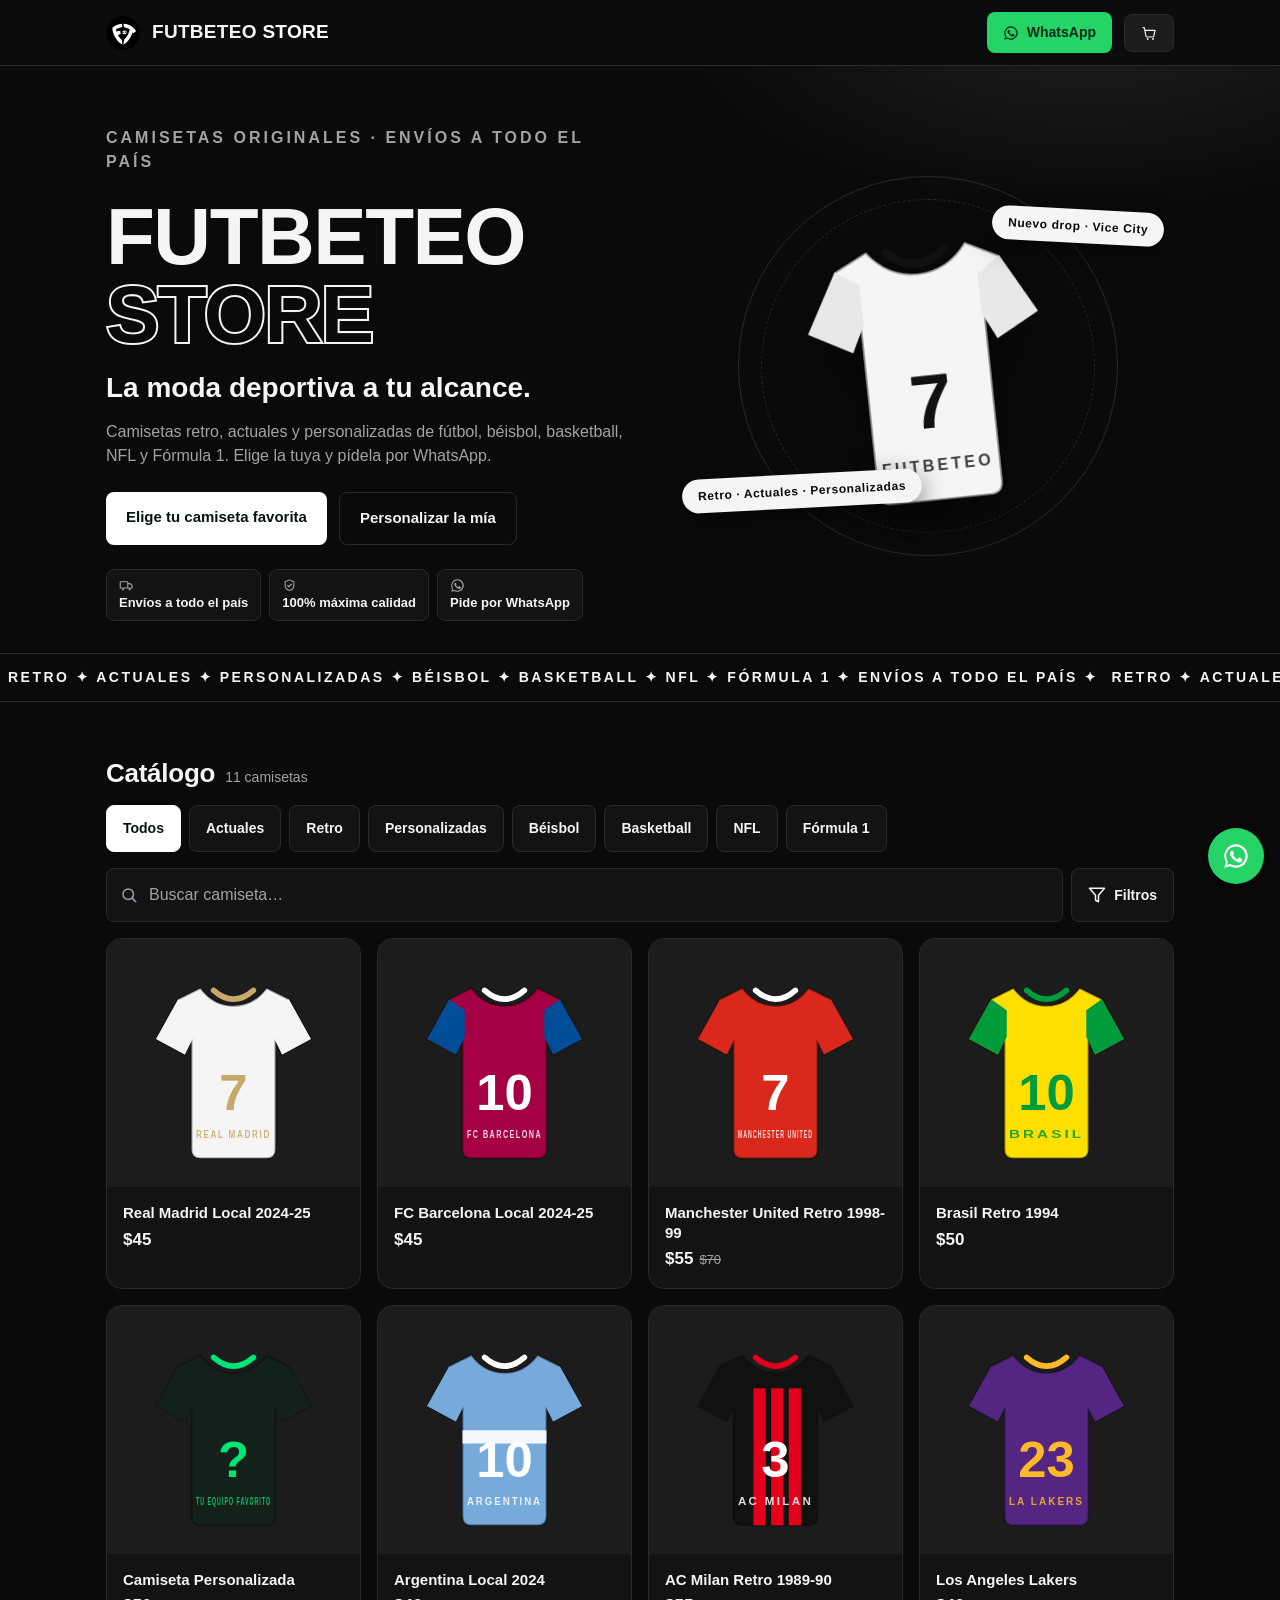
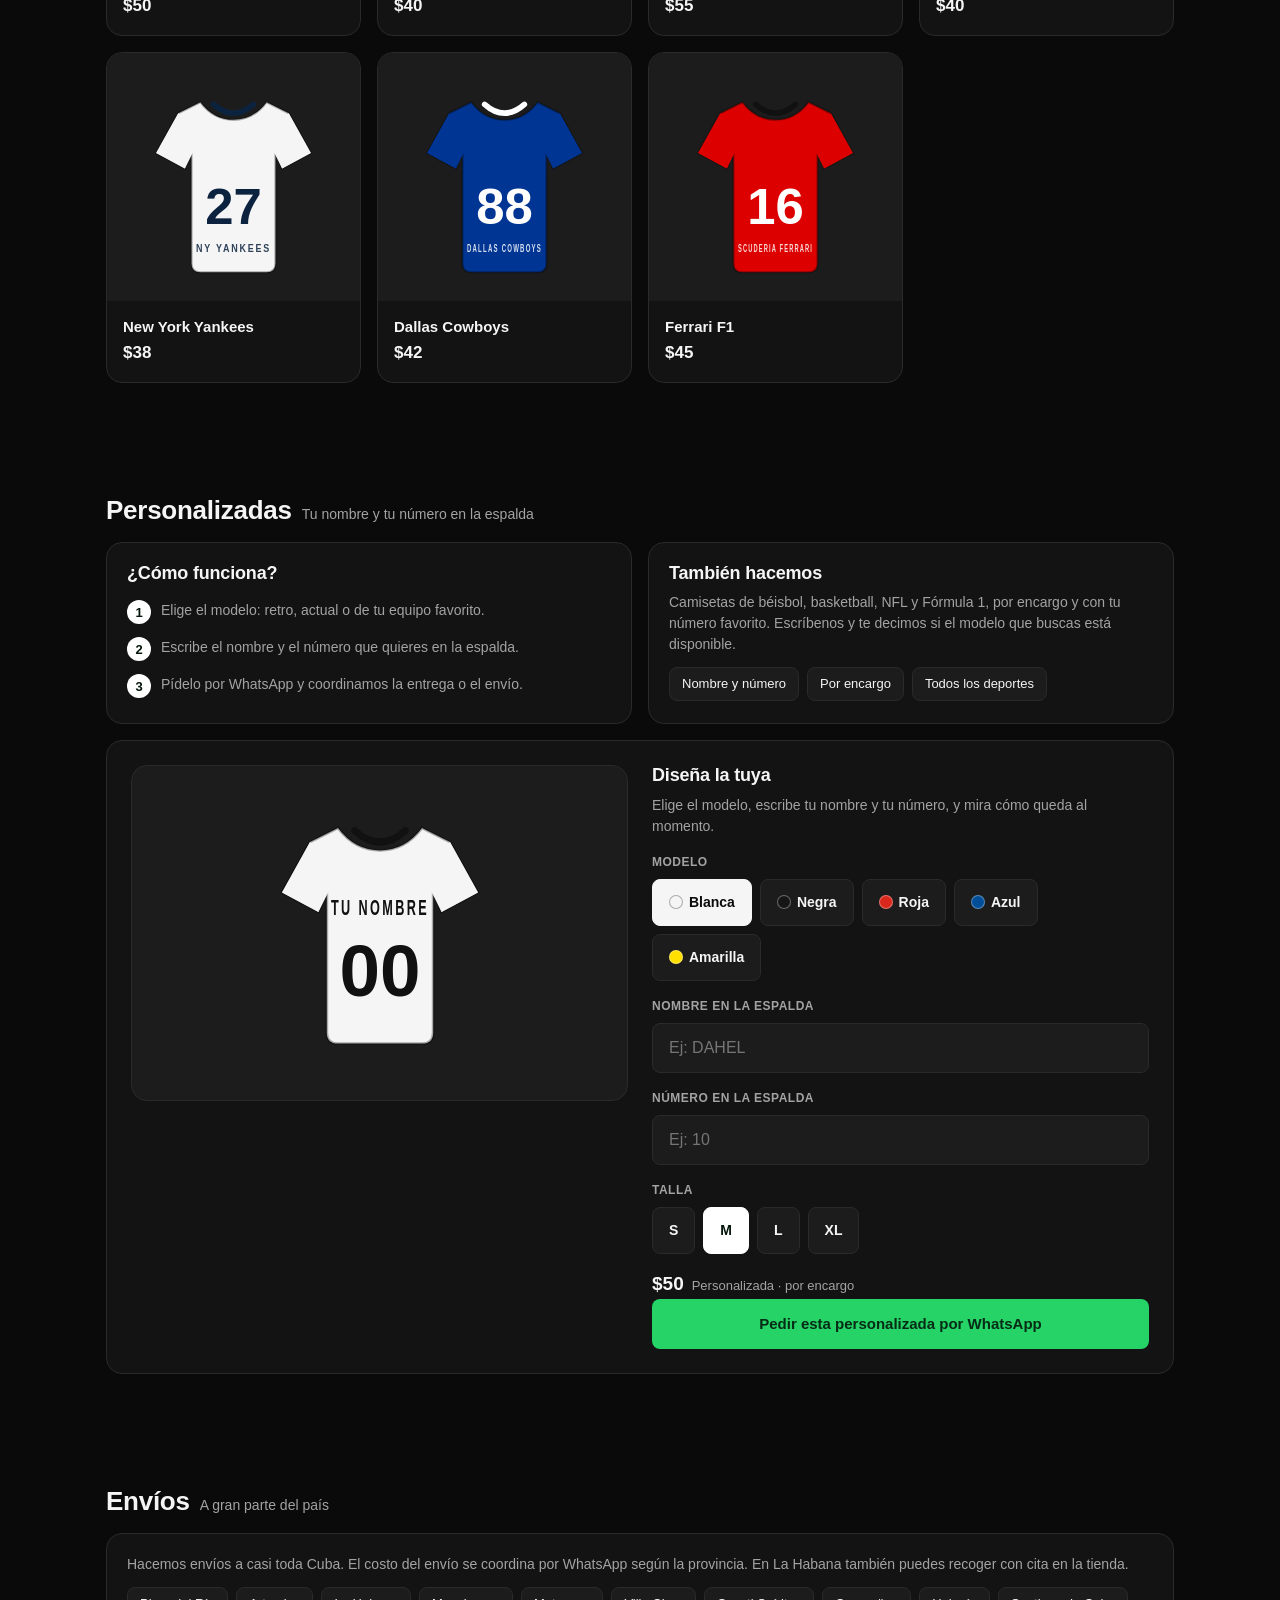
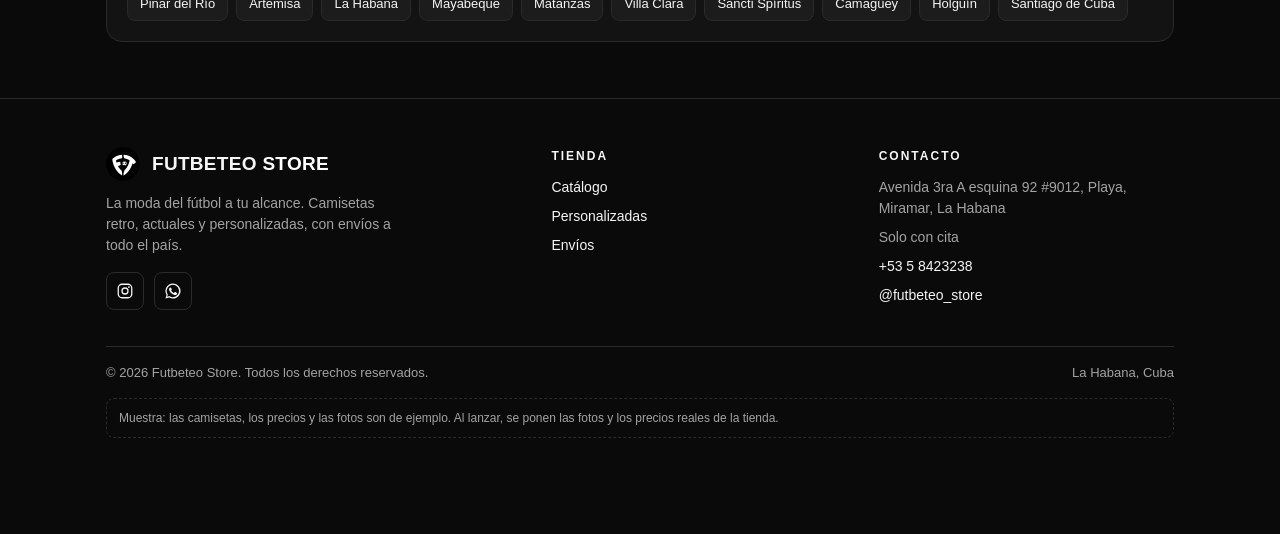
==== commit ecd0a59d: "muestra: index.html" ====
--- a/index.html
+++ b/index.html
@@ -38,7 +38,7 @@
       </div>
       <div class="hero-visual">
         <span class="hero-ring"></span>
-        <svg class="jersey-big" viewBox="0 0 200 210" xmlns="http://www.w3.org/2000/svg" role="img" aria-label="Camiseta Futbeteo Store"><path d="M70 30 L50 40 L30 76 L56 90 L62 76 L62 176 Q62 184 70 184 L130 184 Q138 184 138 176 L138 76 L144 90 L170 76 L150 40 L130 30 Q118 46 100 46 Q82 46 70 30 Z" fill="#f5f5f5" stroke="rgba(0,0,0,.35)" stroke-width="2"/><path d="M50 40 L30 76 L56 90 L64 74 L64 50 Z" fill="#e8e8e8"/><path d="M150 40 L170 76 L144 90 L136 74 L136 50 Z" fill="#e8e8e8"/><path d="M82 32 Q100 48 118 32" fill="none" stroke="#111111" stroke-width="5" stroke-linecap="round"/><text x="100" y="140" text-anchor="middle" font-family="Arial,sans-serif" font-size="46" font-weight="900" fill="#111111">7</text><text x="100" y="166" text-anchor="middle" font-family="Arial,sans-serif" font-size="10" font-weight="700" letter-spacing="2" fill="#111111" opacity="0.8">FUTBETEO</text></svg>
+        <svg class="jersey-big" viewBox="0 0 200 210" xmlns="http://www.w3.org/2000/svg" role="img" aria-label="Camiseta Futbeteo Store"><path d="M70 30 L50 40 L30 76 L56 90 L62 76 L62 176 Q62 184 70 184 L130 184 Q138 184 138 176 L138 76 L144 90 L170 76 L150 40 L130 30 Q118 46 100 46 Q82 46 70 30 Z" fill="#f5f5f5" stroke="rgba(0,0,0,.35)" stroke-width="2"/><path d="M50 40 L30 76 L56 90 L64 74 L64 50 Z" fill="#e8e8e8"/><path d="M150 40 L170 76 L144 90 L136 74 L136 50 Z" fill="#e8e8e8"/><path d="M82 32 Q100 48 118 32" fill="none" stroke="#111111" stroke-width="5" stroke-linecap="round"/><text x="100" y="140" text-anchor="middle" font-family="Arial,sans-serif" font-size="46" font-weight="900" fill="#111111">7</text><text x="100" y="166" text-anchor="middle" font-family="Arial,sans-serif" font-size="10" font-weight="700" letter-spacing="2" textLength="68" lengthAdjust="spacingAndGlyphs" fill="#111111" opacity="0.8">FUTBETEO</text></svg>
         <span class="hero-tag t1">Nuevo drop · Vice City</span>
         <span class="hero-tag t2">Retro · Actuales · Personalizadas</span>
       </div>
@@ -179,7 +179,7 @@
 <div class="toast" id="toast"></div>
 
 <script src="js/products.js?v=3"></script>
-<script src="js/common.js?v=3"></script>
-<script src="js/app.js?v=3"></script>
+<script src="js/common.js?v=4"></script>
+<script src="js/app.js?v=4"></script>
 </body>
 </html>
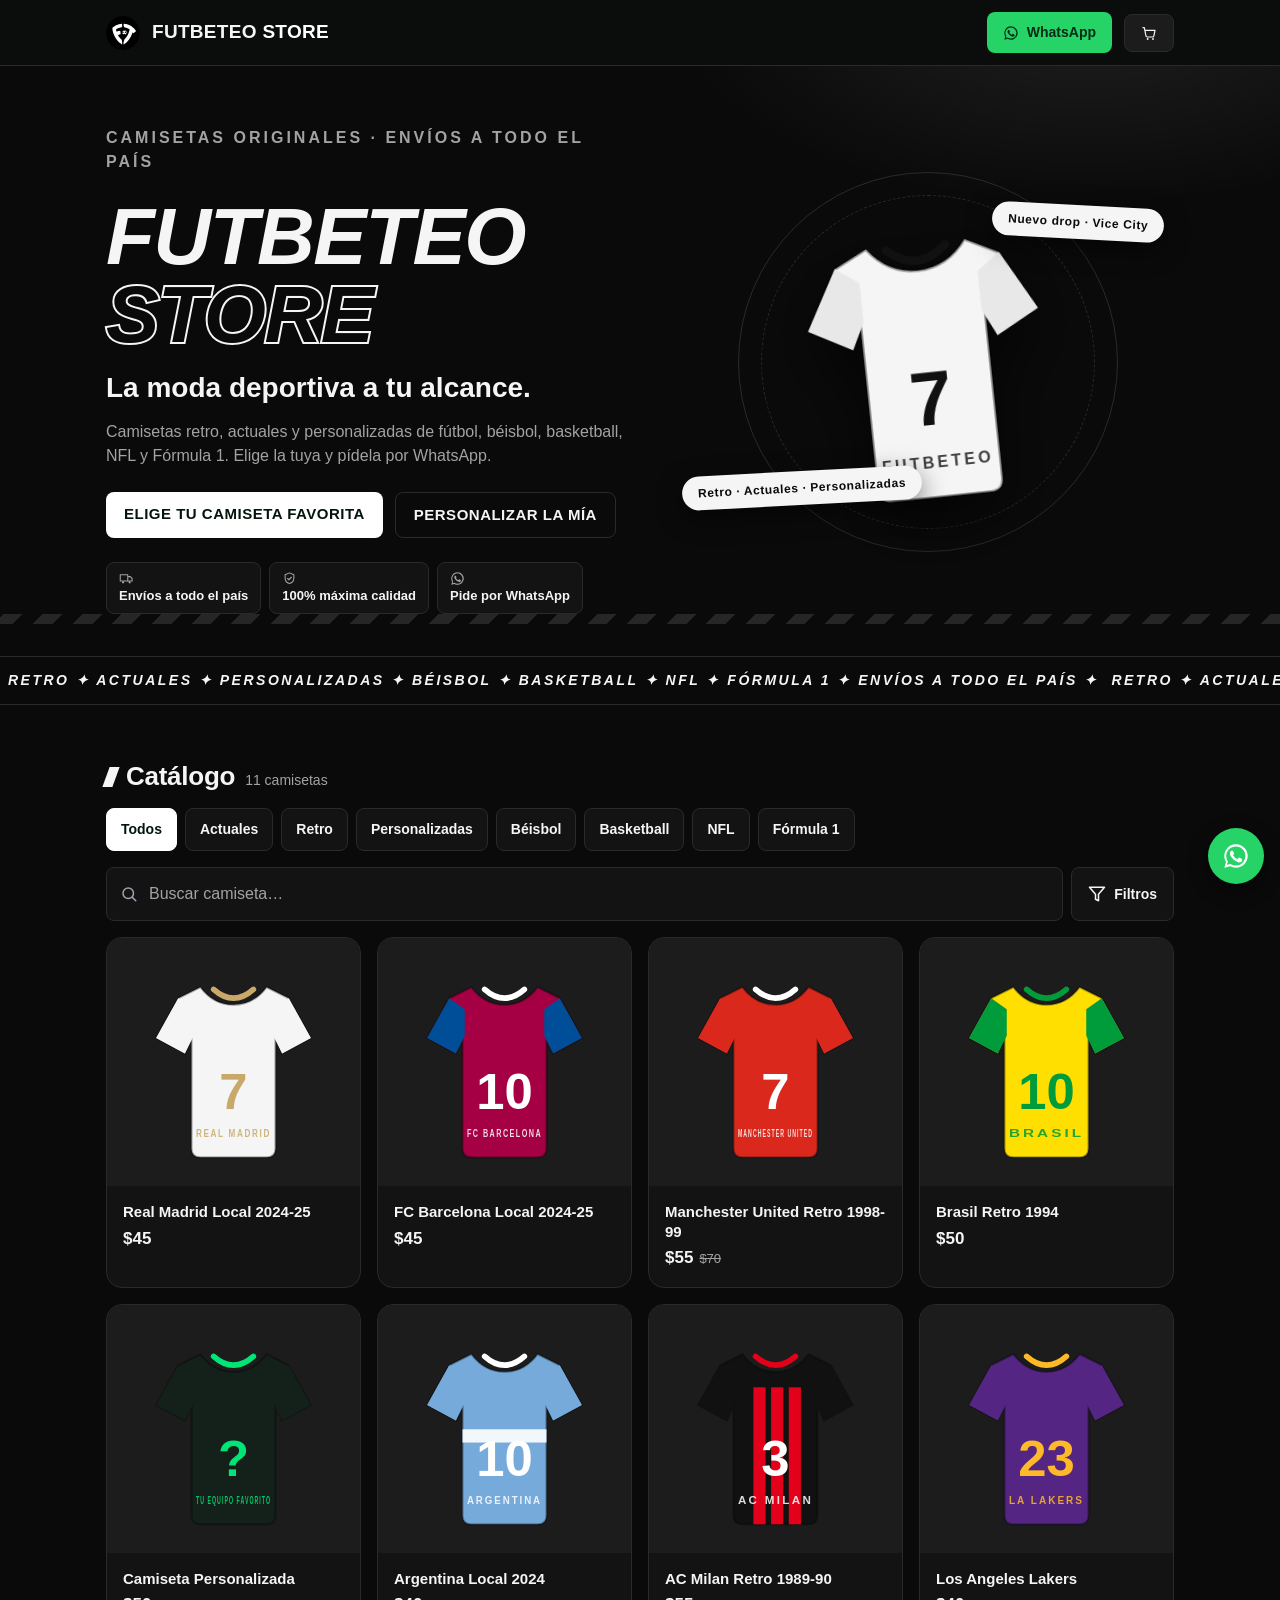
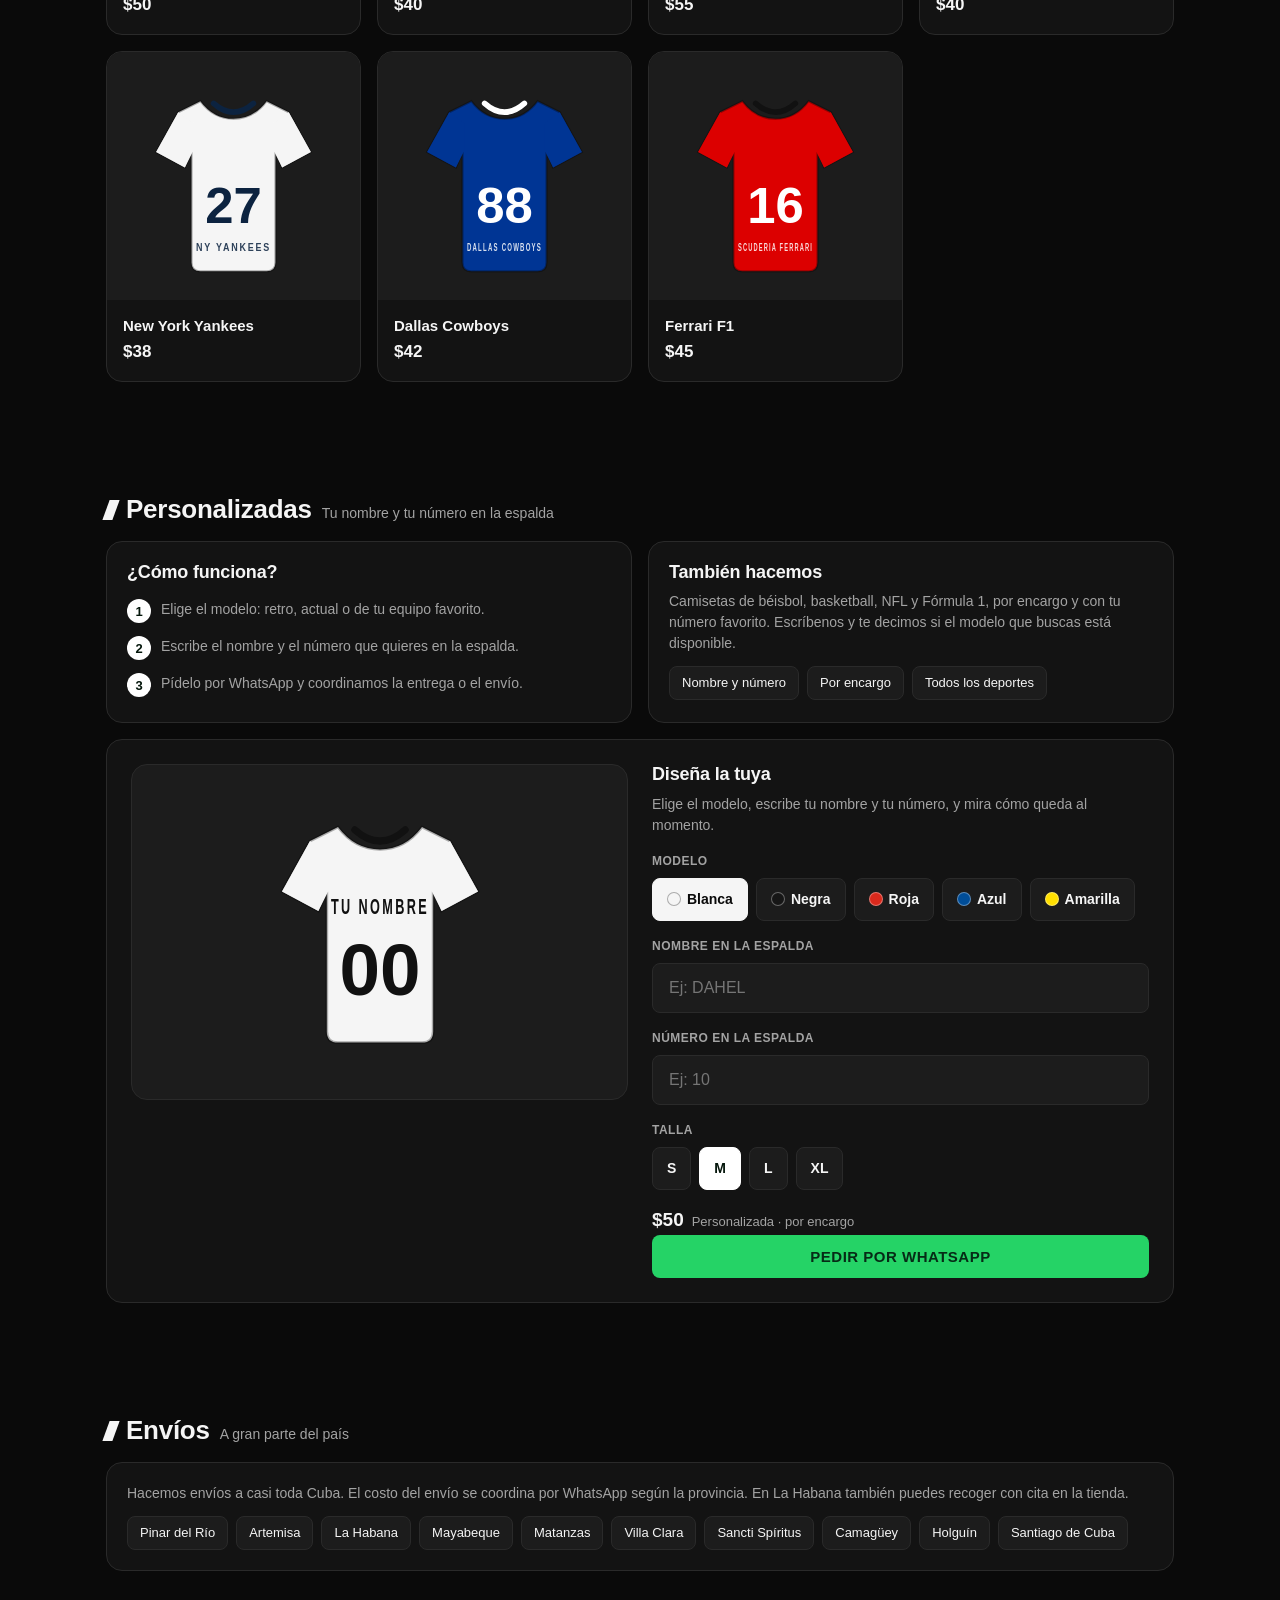
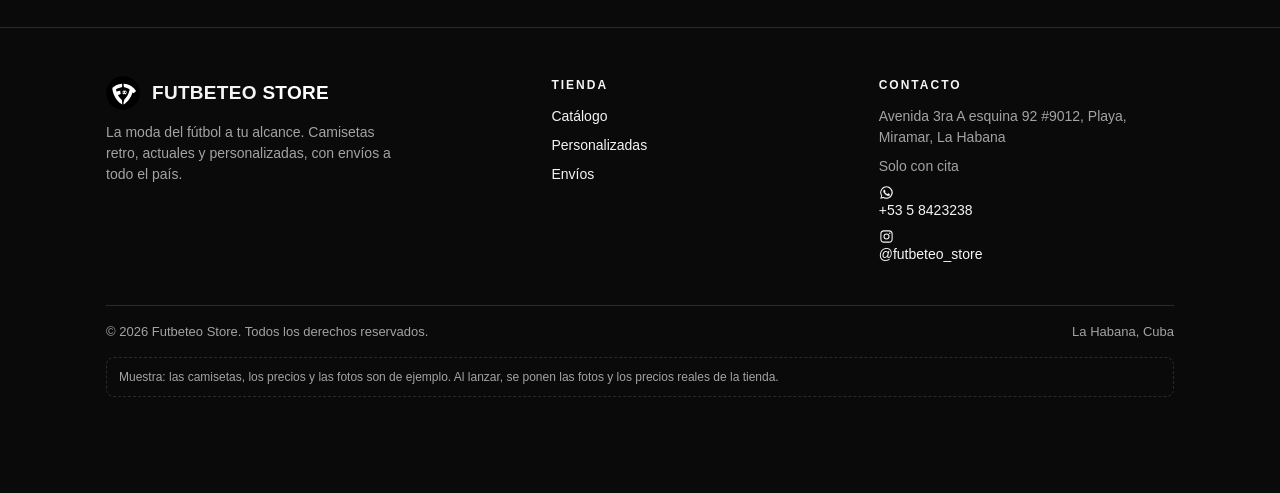
==== commit dcbf0e08: "muestra: index.html" ====
--- a/index.html
+++ b/index.html
@@ -6,7 +6,7 @@
 <title>Futbeteo Store — La moda del fútbol a tu alcance</title>
 <link rel="icon" type="image/svg+xml" href="logo.svg">
 <meta name="description" content="Futbeteo Store: camisetas retro, actuales y personalizadas de fútbol, béisbol, basketball, NFL y Fórmula 1. Envíos a todo el país. Pide por WhatsApp.">
-<link rel="stylesheet" href="css/styles.css?v=4">
+<link rel="stylesheet" href="css/styles.css?v=5">
 </head>
 <body>
 <header>
@@ -44,6 +44,7 @@
       </div>
     </div>
   </div>
+  <div class="stripe" aria-hidden="true"></div>
   <div class="marquee"><span>Retro ✦ Actuales ✦ Personalizadas ✦ Béisbol ✦ Basketball ✦ NFL ✦ Fórmula 1 ✦ Envíos a todo el país ✦&nbsp; Retro ✦ Actuales ✦ Personalizadas ✦ Béisbol ✦ Basketball ✦ NFL ✦ Fórmula 1 ✦ Envíos a todo el país ✦&nbsp; </span></div>
 </section>
 
@@ -112,7 +113,7 @@
         <div class="field"><label>Número en la espalda</label><input id="custNum" type="text" maxlength="2" inputmode="numeric" placeholder="Ej: 10" autocomplete="off"></div>
         <div class="field"><label>Talla</label><div class="size-pills" id="custSizes"></div></div>
         <div class="price-row"><span class="price">$50</span><span class="meta">Personalizada · por encargo</span></div>
-        <button type="button" class="btn btn-wa" id="custOrder" style="width:100%">Pedir esta personalizada por WhatsApp</button>
+        <button type="button" class="btn btn-wa" id="custOrder" style="width:100%">Pedir por WhatsApp</button>
       </div>
     </div>
   </div>
@@ -137,10 +138,6 @@
       <div class="foot-brand">
         <a class="logo" href="index.html"><span class="logo-ball"><img src="logo.svg" alt="Futbeteo Store"></span><span>FUTBETEO <em>STORE</em></span></a>
         <p>La moda del fútbol a tu alcance. Camisetas retro, actuales y personalizadas, con envíos a todo el país.</p>
-        <div class="foot-social">
-          <a href="https://instagram.com/futbeteo_store" target="_blank" rel="noopener" aria-label="Instagram"><svg viewBox="0 0 24 24" width="18" height="18" fill="none" aria-hidden="true"><rect x="3" y="3" width="18" height="18" rx="5" stroke="currentColor" stroke-width="1.7"/><circle cx="12" cy="12" r="4" stroke="currentColor" stroke-width="1.7"/><circle cx="17.2" cy="6.8" r="1.2" fill="currentColor"/></svg></a>
-          <a href="https://wa.link/sq26tn" target="_blank" rel="noopener" aria-label="WhatsApp"><svg viewBox="0 0 24 24" width="18" height="18" fill="currentColor" aria-hidden="true"><path d="M12 2a10 10 0 0 0-8.6 15.1L2 22l5.1-1.3A10 10 0 1 0 12 2zm0 18.2c-1.6 0-3.1-.4-4.4-1.2l-.3-.2-3 .8.8-2.9-.2-.3A8.2 8.2 0 1 1 12 20.2zm4.6-6.1c-.3-.1-1.5-.7-1.7-.8-.2-.1-.4-.1-.6.1-.2.3-.6.8-.8 1-.1.2-.3.2-.5.1a6.7 6.7 0 0 1-3.3-2.9c-.3-.4 0-.5.2-.8l.4-.5c.1-.2.1-.4 0-.5l-.8-1.9c-.2-.5-.4-.4-.6-.4h-.5c-.2 0-.5.1-.7.3-.2.3-.9.9-.9 2.2s.9 2.5 1.1 2.7c.1.2 1.9 2.9 4.5 4 .6.3 1.1.4 1.5.6.6.2 1.2.2 1.6.1.5-.1 1.5-.6 1.7-1.2.2-.6.2-1.1.2-1.2-.1-.1-.3-.2-.5-.3z"/></svg></a>
-        </div>
       </div>
       <div class="foot-col">
         <h4>Tienda</h4>
@@ -155,8 +152,8 @@
         <ul>
           <li>Avenida 3ra A esquina 92 #9012, Playa, Miramar, La Habana</li>
           <li>Solo con cita</li>
-          <li><a href="https://wa.me/5358423238">+53 5 8423238</a></li>
-          <li><a href="https://instagram.com/futbeteo_store">@futbeteo_store</a></li>
+          <li><a href="https://wa.me/5358423238"><svg viewBox="0 0 24 24" width="15" height="15" fill="currentColor" aria-hidden="true"><path d="M12 2a10 10 0 0 0-8.6 15.1L2 22l5.1-1.3A10 10 0 1 0 12 2zm0 18.2c-1.6 0-3.1-.4-4.4-1.2l-.3-.2-3 .8.8-2.9-.2-.3A8.2 8.2 0 1 1 12 20.2zm4.6-6.1c-.3-.1-1.5-.7-1.7-.8-.2-.1-.4-.1-.6.1-.2.3-.6.8-.8 1-.1.2-.3.2-.5.1a6.7 6.7 0 0 1-3.3-2.9c-.3-.4 0-.5.2-.8l.4-.5c.1-.2.1-.4 0-.5l-.8-1.9c-.2-.5-.4-.4-.6-.4h-.5c-.2 0-.5.1-.7.3-.2.3-.9.9-.9 2.2s.9 2.5 1.1 2.7c.1.2 1.9 2.9 4.5 4 .6.3 1.1.4 1.5.6.6.2 1.2.2 1.6.1.5-.1 1.5-.6 1.7-1.2.2-.6.2-1.1.2-1.2-.1-.1-.3-.2-.5-.3z"/></svg>+53 5 8423238</a></li>
+          <li><a href="https://instagram.com/futbeteo_store"><svg viewBox="0 0 24 24" width="15" height="15" fill="none" aria-hidden="true"><rect x="3" y="3" width="18" height="18" rx="5" stroke="currentColor" stroke-width="1.7"/><circle cx="12" cy="12" r="4" stroke="currentColor" stroke-width="1.7"/><circle cx="17.2" cy="6.8" r="1.2" fill="currentColor"/></svg>@futbeteo_store</a></li>
         </ul>
       </div>
     </div>
--- a/css/styles.css
+++ b/css/styles.css
@@ -44,7 +44,7 @@
 @media(min-width:820px){.hero-grid{grid-template-columns:1.05fr .95fr}}
 .hero-kicker{font-size:var(--fs-label);font-weight:800;letter-spacing:3px;text-transform:uppercase;color:var(--muted)}
 .hero-kicker b{color:var(--text)}
-.hero h1{font-size:var(--fs-display);line-height:.98;font-weight:900;letter-spacing:-1.5px;text-transform:uppercase;margin:16px 0 0}
+.hero h1{font-size:var(--fs-display);line-height:.98;font-weight:900;font-style:italic;letter-spacing:-1.5px;text-transform:uppercase;margin:16px 0 0}
 .hero h1 .outline{display:block;color:#0a0a0a;-webkit-text-stroke:4px var(--text);paint-order:stroke fill}
 .hero p{color:var(--muted);margin:16px 0 24px;font-size:16px;max-width:520px}
 .hero p.hero-slogan{font-size:clamp(20px,4.5vw,28px);font-weight:800;color:var(--text);margin:16px 0 0;line-height:1.2}
@@ -55,11 +55,12 @@
 .hero-tag{position:absolute;background:var(--text);color:#0a0a0a;border-radius:999px;padding:8px 16px;font-size:12px;font-weight:800;letter-spacing:.6px;box-shadow:0 8px 24px rgba(0,0,0,.5)}
 .hero-tag.t1{top:6%;right:2%;transform:rotate(3deg)}
 .hero-tag.t2{bottom:10%;left:0;transform:rotate(-3deg)}
+.stripe{height:10px;background:repeating-linear-gradient(-45deg,var(--text) 0 14px,transparent 14px 28px);opacity:.12}
 .marquee{border-top:1px solid var(--line);border-bottom:1px solid var(--line);margin-top:var(--space-4);overflow:hidden;white-space:nowrap;padding:12px 0}
-.marquee span{display:inline-block;font-weight:800;font-size:14px;letter-spacing:2.5px;text-transform:uppercase;padding-left:8px;animation:scroll 26s linear infinite}
+.marquee span{display:inline-block;font-weight:800;font-style:italic;font-size:14px;letter-spacing:2.5px;text-transform:uppercase;padding-left:8px;animation:scroll 26s linear infinite}
 @keyframes scroll{from{transform:translateX(0)}to{transform:translateX(-50%)}}
 .hero-cta{display:flex;gap:12px;flex-wrap:wrap}
-.btn{display:inline-block;border-radius:var(--radius-btn);padding:14px 20px;font-weight:800;font-size:15px;text-decoration:none;border:0}
+.btn{display:inline-block;border-radius:var(--radius-btn);padding:12px 18px;font-weight:800;font-size:15px;text-transform:uppercase;letter-spacing:.5px;line-height:1.3;white-space:nowrap;text-decoration:none;border:0}
 .btn-green{background:var(--accent);color:#04160b}
 .btn-wa{background:#25d366;color:#062b16}
 .btn-ghost{background:transparent;color:var(--text);border:1px solid var(--line)}
@@ -71,11 +72,12 @@
 section{padding:var(--section) 0}
 .sec-head{display:flex;align-items:baseline;gap:10px;margin-bottom:var(--space-2)}
 .sec-head h2{font-size:var(--fs-h2);font-weight:800}
+.sec-head h2::before{content:"";display:inline-block;width:10px;height:20px;background:var(--text);transform:skewX(-20deg);margin-right:10px;vertical-align:-2px}
 .sec-head p{color:var(--muted);font-size:var(--fs-small)}
 /* Filters */
 .filters{display:flex;gap:8px;overflow-x:auto;padding-bottom:12px;scrollbar-width:none}
 .filters::-webkit-scrollbar{display:none}
-.chip{flex:0 0 auto;background:var(--surface);border:1px solid var(--line);color:var(--text);border-radius:var(--radius-btn);padding:12px 16px;font-size:14px;font-weight:600}
+.chip{flex:0 0 auto;background:var(--surface);border:1px solid var(--line);color:var(--text);border-radius:var(--radius-btn);padding:10px 14px;font-size:14px;font-weight:600}
 .chip.active{background:var(--accent);color:#04160b;border-color:var(--accent)}
 .search-row{display:flex;gap:8px;margin:4px 0 16px}
 .search-box{position:relative;flex:1;display:flex}
@@ -106,7 +108,7 @@
 .price-row{display:flex;align-items:baseline;gap:8px;margin-top:auto}
 .price{font-size:19px;font-weight:900}
 .price-old{font-size:13px;color:var(--muted);text-decoration:line-through}
-.btn-add{flex:1;background:var(--accent);color:#04160b;border:0;border-radius:var(--radius-btn);padding:14px 20px;font-weight:800;font-size:14px}
+.btn-add{flex:1;background:var(--accent);color:#04160b;border:0;border-radius:var(--radius-btn);padding:12px 18px;font-weight:800;font-size:14px;text-transform:uppercase;letter-spacing:.5px;line-height:1.3;white-space:nowrap}
 .empty{grid-column:1/-1;text-align:center;color:var(--muted);padding:40px 0}
 /* Info blocks */
 .info-grid{display:grid;gap:var(--space-2)}
@@ -127,7 +129,7 @@
 .cust-form h3{font-size:var(--fs-h3)}
 .cust-sub{color:var(--muted);font-size:var(--fs-small);margin:8px 0 16px}
 .model-pills{display:flex;gap:8px;flex-wrap:wrap}
-.model-pill{background:var(--surface2);border:1px solid var(--line);color:var(--text);border-radius:var(--radius-btn);padding:12px 16px;font-weight:700;font-size:14px}
+.model-pill{background:var(--surface2);border:1px solid var(--line);color:var(--text);border-radius:var(--radius-btn);padding:10px 14px;font-weight:700;font-size:14px}
 .model-pill.active{background:var(--text);color:#0a0a0a;border-color:var(--text)}
 .model-pill .dot{width:14px;height:14px;border-radius:50%;display:inline-block;border:1px solid rgba(255,255,255,.35);vertical-align:-2px;margin-right:6px}
 .model-pill.active .dot{border-color:rgba(0,0,0,.3)}
@@ -141,9 +143,7 @@
 .foot-col h4{font-size:var(--fs-label);font-weight:800;letter-spacing:2px;text-transform:uppercase;color:var(--text);margin-bottom:12px}
 .foot-col ul{list-style:none}
 .foot-col li{margin-bottom:8px}
-.foot-social{display:flex;gap:10px;margin-top:16px}
-.foot-social a{width:38px;height:38px;border:1px solid var(--line);border-radius:var(--radius-btn);display:grid;place-items:center}
-.foot-social a:hover{border-color:var(--text)}
+.foot-col li svg{vertical-align:-3px;margin-right:6px}
 .foot-bottom{border-top:1px solid var(--line);margin-top:var(--space-4);padding-top:16px;display:flex;justify-content:space-between;gap:12px;flex-wrap:wrap;font-size:13px}
 .demo-note{margin-top:16px;font-size:12px;color:var(--muted);border:1px dashed var(--line);border-radius:var(--radius-btn);padding:10px 12px}
 /* Floating WhatsApp */
@@ -163,8 +163,8 @@
 .detail-price{font-size:26px;font-weight:900;margin:16px 0 0}
 .detail-price .price-old{font-size:15px;color:var(--muted);text-decoration:line-through;font-weight:400;margin-left:8px}
 .detail-div{border:0;border-top:1px solid var(--line);margin:16px 0}
-.detail-actions{display:flex;gap:12px;margin-top:24px}
-.detail-actions .btn{flex:1;text-align:center}
+.detail-actions{display:flex;gap:12px;flex-wrap:wrap;margin-top:24px}
+.detail-actions .btn,.detail-actions .btn-add{flex:1 1 160px;text-align:center}
 .detail-ship{font-size:var(--fs-meta);color:var(--muted);text-align:center;margin-top:16px}
 #relatedSec{padding-top:0}
 #relatedSec .sec-head{margin-top:var(--space-4)}
@@ -175,7 +175,7 @@
 .field input,.field select{width:100%;background:var(--surface2);border:1px solid var(--line);border-radius:var(--radius-btn);color:var(--text);padding:12px 16px;font-size:16px;outline:none}
 .field input:focus,.field select:focus{border-color:var(--accent)}
 .size-pills{display:flex;gap:8px;flex-wrap:wrap}
-.size-pill{background:var(--surface2);border:1px solid var(--line);color:var(--text);border-radius:var(--radius-btn);padding:12px 16px;font-weight:700;font-size:14px}
+.size-pill{background:var(--surface2);border:1px solid var(--line);color:var(--text);border-radius:var(--radius-btn);padding:10px 14px;font-weight:700;font-size:14px}
 .size-pill.active{background:var(--accent);color:#04160b;border-color:var(--accent)}
 .size-pill.out{opacity:.35;text-decoration:line-through}
 .guide{font-size:var(--fs-meta);color:var(--muted);margin-top:12px}
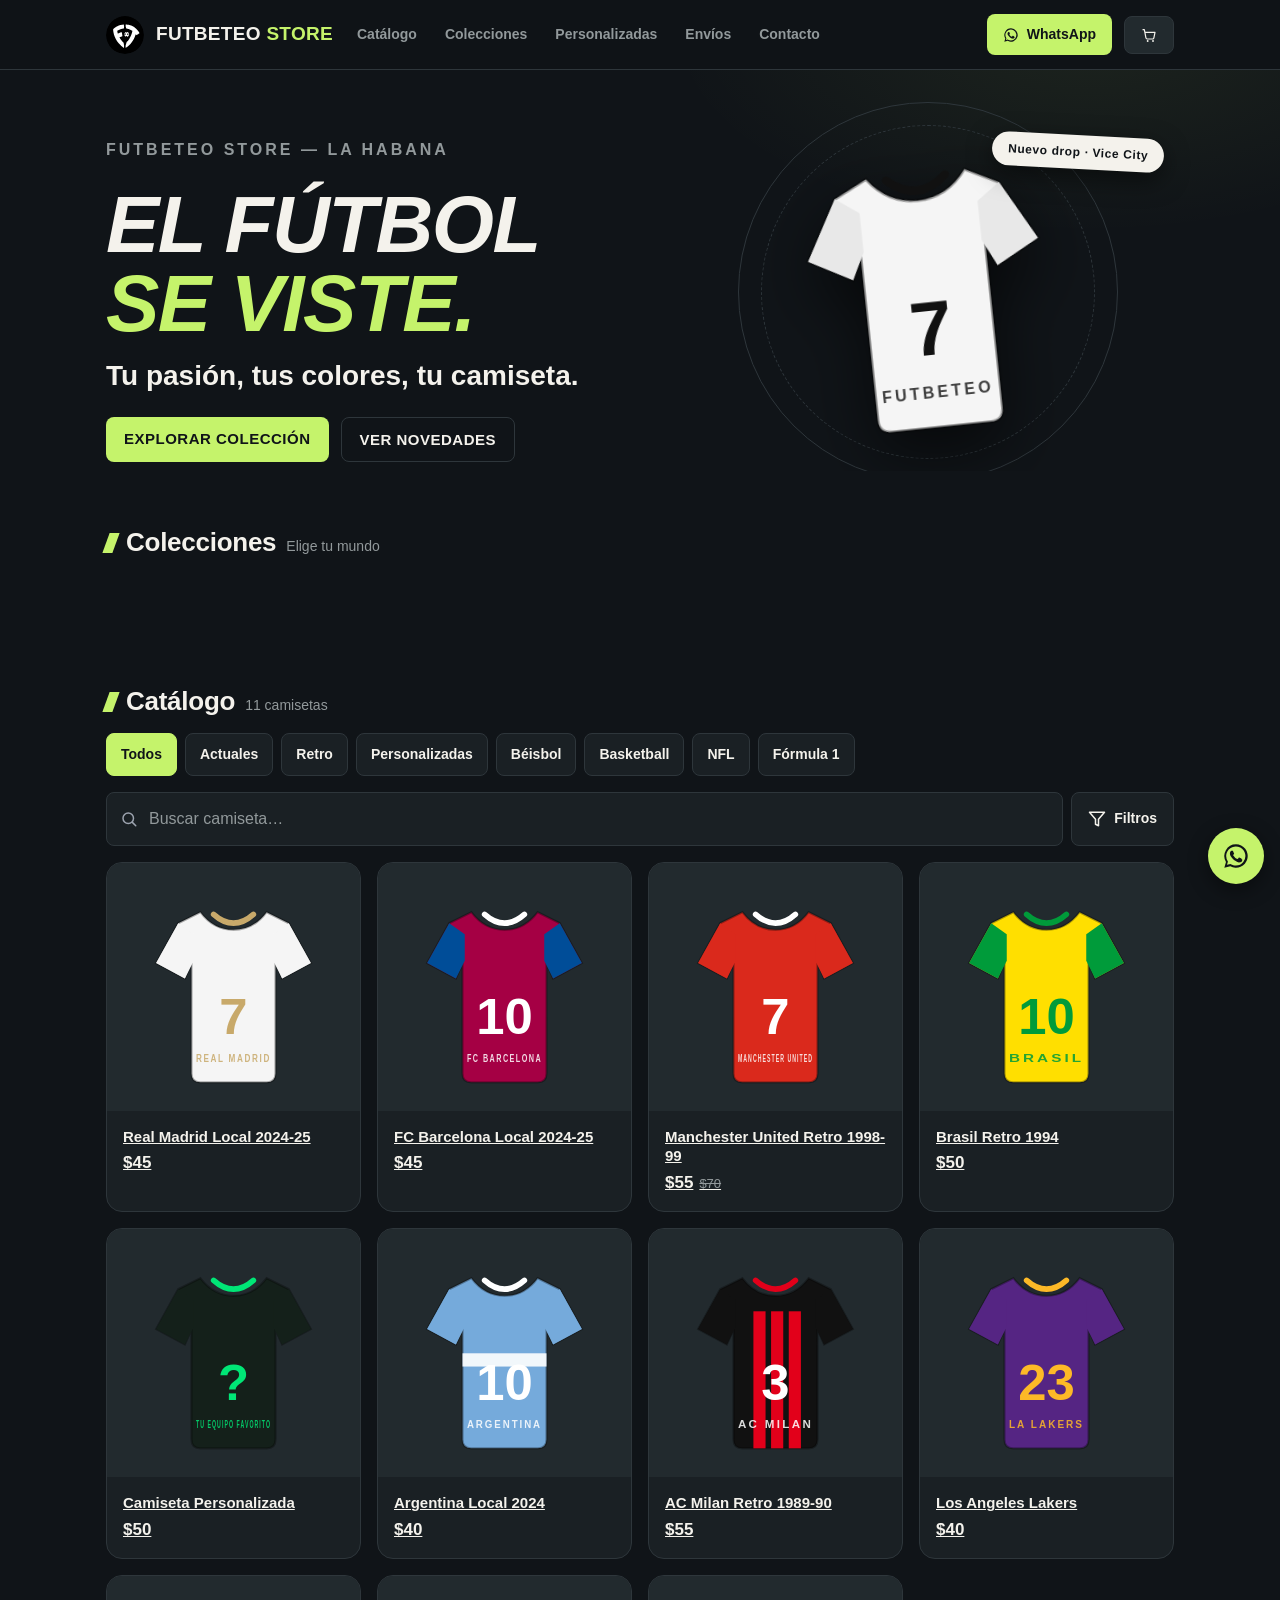
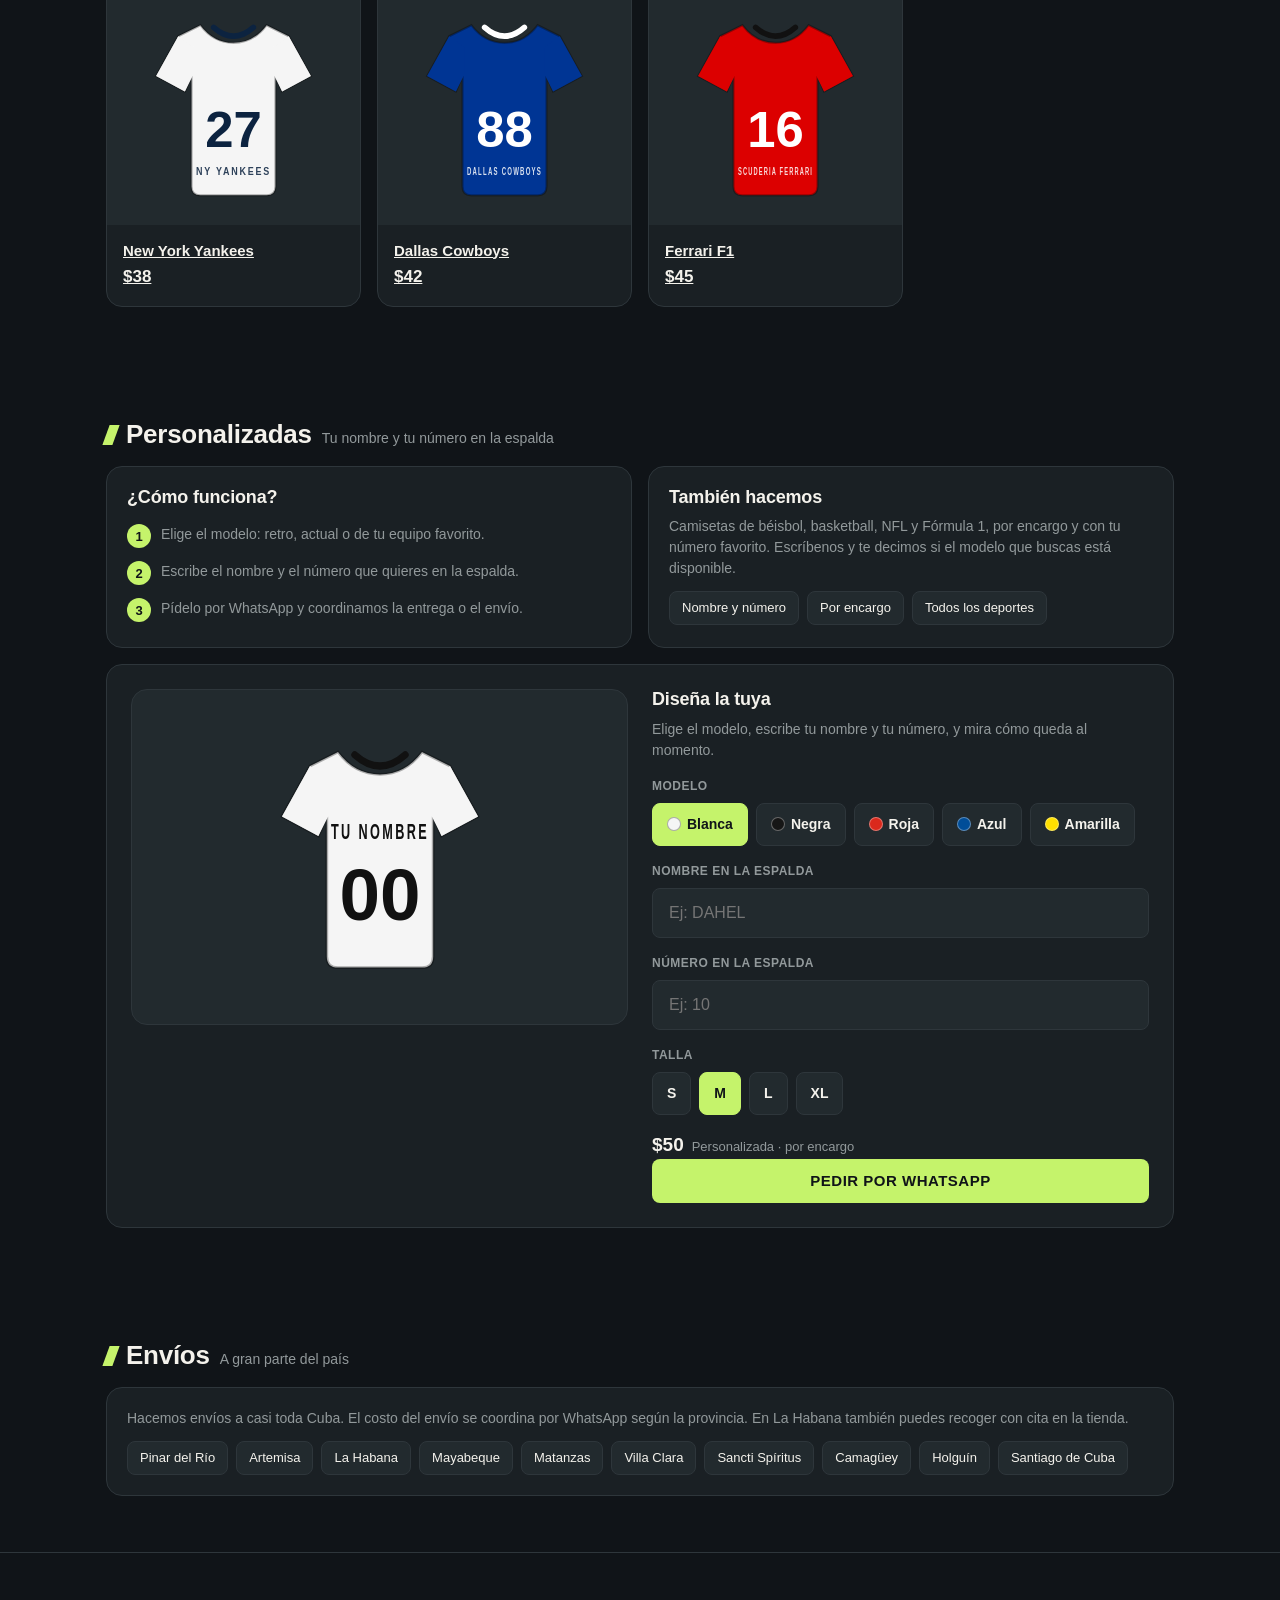
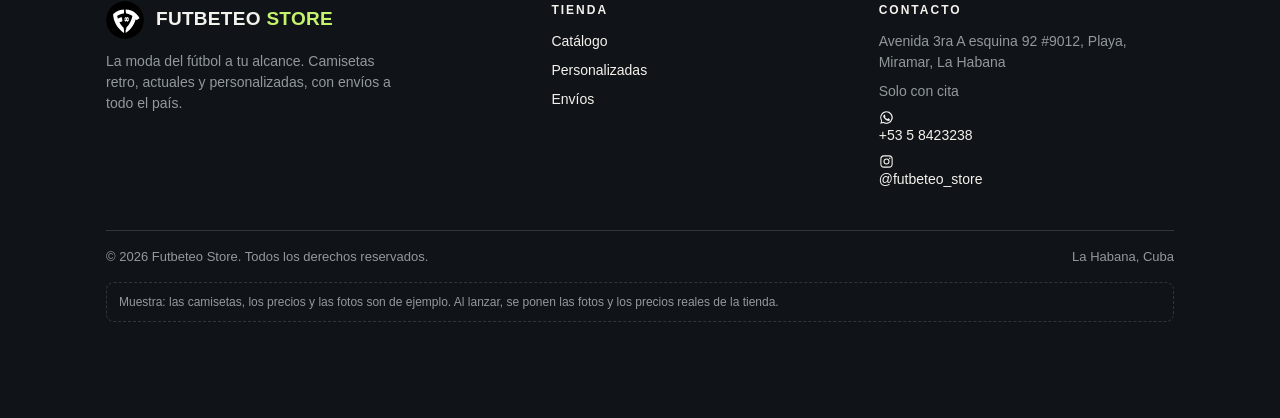
==== commit a87d0890: "muestra: index.html" ====
--- a/index.html
+++ b/index.html
@@ -6,15 +6,27 @@
 <title>Futbeteo Store — La moda del fútbol a tu alcance</title>
 <link rel="icon" type="image/svg+xml" href="logo.svg">
 <meta name="description" content="Futbeteo Store: camisetas retro, actuales y personalizadas de fútbol, béisbol, basketball, NFL y Fórmula 1. Envíos a todo el país. Pide por WhatsApp.">
-<link rel="stylesheet" href="css/styles.css?v=5">
+<meta property="og:type" content="website">
+<meta property="og:title" content="Futbeteo Store — La moda del fútbol a tu alcance">
+<meta property="og:description" content="Camisetas retro, actuales y personalizadas de fútbol, béisbol, basketball, NFL y Fórmula 1. Envíos a todo el país. Pide por WhatsApp.">
+<meta property="og:url" content="https://dah3l.github.io/Futbeteo-Store/">
+<link rel="stylesheet" href="css/styles.css?v=6">
 </head>
 <body>
 <header>
   <div class="header-in">
     <a class="logo" href="index.html"><span class="logo-ball"><img src="logo.svg" alt="Futbeteo Store"></span><span>FUTBETEO <em>STORE</em></span></a>
+    <nav class="main-nav" id="mainNav" aria-label="Navegación principal">
+      <a href="#catalogo">Catálogo</a>
+      <a href="#colecciones">Colecciones</a>
+      <a href="#personalizadas">Personalizadas</a>
+      <a href="#envios">Envíos</a>
+      <a href="#contacto">Contacto</a>
+    </nav>
     <span class="spacer"></span>
     <a class="wa-btn" href="https://wa.link/sq26tn" target="_blank" rel="noopener"><svg viewBox="0 0 24 24" width="16" height="16" fill="currentColor" aria-hidden="true"><path d="M12 2a10 10 0 0 0-8.6 15.1L2 22l5.1-1.3A10 10 0 1 0 12 2zm0 18.2c-1.6 0-3.1-.4-4.4-1.2l-.3-.2-3 .8.8-2.9-.2-.3A8.2 8.2 0 1 1 12 20.2zm4.6-6.1c-.3-.1-1.5-.7-1.7-.8-.2-.1-.4-.1-.6.1-.2.3-.6.8-.8 1-.1.2-.3.2-.5.1a6.7 6.7 0 0 1-3.3-2.9c-.3-.4 0-.5.2-.8l.4-.5c.1-.2.1-.4 0-.5l-.8-1.9c-.2-.5-.4-.4-.6-.4h-.5c-.2 0-.5.1-.7.3-.2.3-.9.9-.9 2.2s.9 2.5 1.1 2.7c.1.2 1.9 2.9 4.5 4 .6.3 1.1.4 1.5.6.6.2 1.2.2 1.6.1.5-.1 1.5-.6 1.7-1.2.2-.6.2-1.1.2-1.2-.1-.1-.3-.2-.5-.3z"/></svg><span class="wa-label">WhatsApp</span></a>
     <button class="cart-btn" id="cartBtn" type="button" aria-label="Carrito"><svg viewBox="0 0 24 24" fill="none" aria-hidden="true"><path d="M3 4h2l2.4 12.2A2 2 0 0 0 9.4 18h7.9a2 2 0 0 0 2-1.6L21 8H6" stroke="currentColor" stroke-width="1.8" stroke-linecap="round" stroke-linejoin="round"/><circle cx="10" cy="21" r="1.4" fill="currentColor"/><circle cx="18" cy="21" r="1.4" fill="currentColor"/></svg><span class="cart-count" id="cartCount" style="display:none">0</span></button>
+    <button class="nav-toggle" id="navToggle" type="button" aria-label="Menú" aria-expanded="false" aria-controls="mainNav"><svg viewBox="0 0 24 24" width="20" height="20" fill="none" aria-hidden="true"><path d="M4 7h16M4 12h16M4 17h16" stroke="currentColor" stroke-width="2" stroke-linecap="round"/></svg></button>
   </div>
 </header>
 
@@ -22,30 +34,28 @@
   <div class="container">
     <div class="hero-grid">
       <div>
-        <p class="hero-kicker">Camisetas originales · Envíos a todo el país</p>
-        <h1>Futbeteo<br><span class="outline">Store</span></h1>
-        <p class="hero-slogan">La moda deportiva a tu alcance.</p>
-        <p>Camisetas retro, actuales y personalizadas de fútbol, béisbol, basketball, NFL y Fórmula 1. Elige la tuya y pídela por WhatsApp.</p>
+        <p class="hero-kicker">Futbeteo Store — La Habana</p>
+        <h1>El fútbol<br><span class="accent">se viste.</span></h1>
+        <p class="hero-slogan">Tu pasión, tus colores, tu camiseta.</p>
         <div class="hero-cta">
-          <a class="btn btn-green" href="#catalogo">Elige tu camiseta favorita</a>
-          <a class="btn btn-ghost" href="#personalizadas">Personalizar la mía</a>
-        </div>
-        <div class="trust">
-          <span><svg viewBox="0 0 24 24" width="15" height="15" fill="none" aria-hidden="true"><path d="M2 6h12v10H2zM14 9h4l3 3v4h-7z" stroke="currentColor" stroke-width="1.7" stroke-linejoin="round"/><circle cx="6.5" cy="18" r="1.8" fill="currentColor"/><circle cx="17" cy="18" r="1.8" fill="currentColor"/></svg> <b>Envíos a todo el país</b></span>
-          <span><svg viewBox="0 0 24 24" width="15" height="15" fill="none" aria-hidden="true"><path d="M12 3l7 3v5c0 5-3.5 8-7 9-3.5-1-7-4-7-9V6l7-3z" stroke="currentColor" stroke-width="1.7" stroke-linejoin="round"/><path d="M9 12l2 2 4-4" stroke="currentColor" stroke-width="1.7" stroke-linecap="round" stroke-linejoin="round"/></svg> <b>100% máxima calidad</b></span>
-          <span><svg viewBox="0 0 24 24" width="15" height="15" fill="currentColor" aria-hidden="true"><path d="M12 2a10 10 0 0 0-8.6 15.1L2 22l5.1-1.3A10 10 0 1 0 12 2zm0 18.2c-1.6 0-3.1-.4-4.4-1.2l-.3-.2-3 .8.8-2.9-.2-.3A8.2 8.2 0 1 1 12 20.2zm4.6-6.1c-.3-.1-1.5-.7-1.7-.8-.2-.1-.4-.1-.6.1-.2.3-.6.8-.8 1-.1.2-.3.2-.5.1a6.7 6.7 0 0 1-3.3-2.9c-.3-.4 0-.5.2-.8l.4-.5c.1-.2.1-.4 0-.5l-.8-1.9c-.2-.5-.4-.4-.6-.4h-.5c-.2 0-.5.1-.7.3-.2.3-.9.9-.9 2.2s.9 2.5 1.1 2.7c.1.2 1.9 2.9 4.5 4 .6.3 1.1.4 1.5.6.6.2 1.2.2 1.6.1.5-.1 1.5-.6 1.7-1.2.2-.6.2-1.1.2-1.2-.1-.1-.3-.2-.5-.3z"/></svg> <b>Pide por WhatsApp</b></span>
+          <a class="btn btn-green" href="#catalogo">Explorar colección</a>
+          <a class="btn btn-ghost" href="#catalogo" id="heroNewBtn">Ver novedades</a>
         </div>
       </div>
       <div class="hero-visual">
         <span class="hero-ring"></span>
         <svg class="jersey-big" viewBox="0 0 200 210" xmlns="http://www.w3.org/2000/svg" role="img" aria-label="Camiseta Futbeteo Store"><path d="M70 30 L50 40 L30 76 L56 90 L62 76 L62 176 Q62 184 70 184 L130 184 Q138 184 138 176 L138 76 L144 90 L170 76 L150 40 L130 30 Q118 46 100 46 Q82 46 70 30 Z" fill="#f5f5f5" stroke="rgba(0,0,0,.35)" stroke-width="2"/><path d="M50 40 L30 76 L56 90 L64 74 L64 50 Z" fill="#e8e8e8"/><path d="M150 40 L170 76 L144 90 L136 74 L136 50 Z" fill="#e8e8e8"/><path d="M82 32 Q100 48 118 32" fill="none" stroke="#111111" stroke-width="5" stroke-linecap="round"/><text x="100" y="140" text-anchor="middle" font-family="Arial,sans-serif" font-size="46" font-weight="900" fill="#111111">7</text><text x="100" y="166" text-anchor="middle" font-family="Arial,sans-serif" font-size="10" font-weight="700" letter-spacing="2" textLength="68" lengthAdjust="spacingAndGlyphs" fill="#111111" opacity="0.8">FUTBETEO</text></svg>
         <span class="hero-tag t1">Nuevo drop · Vice City</span>
-        <span class="hero-tag t2">Retro · Actuales · Personalizadas</span>
       </div>
     </div>
   </div>
-  <div class="stripe" aria-hidden="true"></div>
-  <div class="marquee"><span>Retro ✦ Actuales ✦ Personalizadas ✦ Béisbol ✦ Basketball ✦ NFL ✦ Fórmula 1 ✦ Envíos a todo el país ✦&nbsp; Retro ✦ Actuales ✦ Personalizadas ✦ Béisbol ✦ Basketball ✦ NFL ✦ Fórmula 1 ✦ Envíos a todo el país ✦&nbsp; </span></div>
+</section>
+
+<section id="colecciones">
+  <div class="container">
+    <div class="sec-head"><h2>Colecciones</h2><p>Elige tu mundo</p></div>
+    <div class="coll-grid" id="collGrid"></div>
+  </div>
 </section>
 
 <section id="catalogo">
@@ -76,6 +86,7 @@
         <label for="sortSelect">Ordenar</label>
         <select id="sortSelect">
           <option value="feat">Destacados</option>
+          <option value="new">Novedades</option>
           <option value="low">Menor precio</option>
           <option value="high">Mayor precio</option>
         </select>
@@ -132,7 +143,7 @@
   </div>
 </section>
 
-<footer>
+<footer id="contacto">
   <div class="container">
     <div class="foot-grid">
       <div class="foot-brand">
@@ -165,7 +176,7 @@
   </div>
 </footer>
 
-<a class="wa-float" href="https://wa.link/sq26tn" target="_blank" rel="noopener" aria-label="WhatsApp"><svg viewBox="0 0 24 24" fill="#ffffff" aria-hidden="true"><path d="M12 2a10 10 0 0 0-8.6 15.1L2 22l5.1-1.3A10 10 0 1 0 12 2zm0 18.2c-1.6 0-3.1-.4-4.4-1.2l-.3-.2-3 .8.8-2.9-.2-.3A8.2 8.2 0 1 1 12 20.2zm4.6-6.1c-.3-.1-1.5-.7-1.7-.8-.2-.1-.4-.1-.6.1-.2.3-.6.8-.8 1-.1.2-.3.2-.5.1a6.7 6.7 0 0 1-3.3-2.9c-.3-.4 0-.5.2-.8l.4-.5c.1-.2.1-.4 0-.5l-.8-1.9c-.2-.5-.4-.4-.6-.4h-.5c-.2 0-.5.1-.7.3-.2.3-.9.9-.9 2.2s.9 2.5 1.1 2.7c.1.2 1.9 2.9 4.5 4 .6.3 1.1.4 1.5.6.6.2 1.2.2 1.6.1.5-.1 1.5-.6 1.7-1.2.2-.6.2-1.1.2-1.2-.1-.1-.3-.2-.5-.3z"/></svg></a>
+<a class="wa-float" href="https://wa.link/sq26tn" target="_blank" rel="noopener" aria-label="WhatsApp"><svg viewBox="0 0 24 24" fill="currentColor" aria-hidden="true"><path d="M12 2a10 10 0 0 0-8.6 15.1L2 22l5.1-1.3A10 10 0 1 0 12 2zm0 18.2c-1.6 0-3.1-.4-4.4-1.2l-.3-.2-3 .8.8-2.9-.2-.3A8.2 8.2 0 1 1 12 20.2zm4.6-6.1c-.3-.1-1.5-.7-1.7-.8-.2-.1-.4-.1-.6.1-.2.3-.6.8-.8 1-.1.2-.3.2-.5.1a6.7 6.7 0 0 1-3.3-2.9c-.3-.4 0-.5.2-.8l.4-.5c.1-.2.1-.4 0-.5l-.8-1.9c-.2-.5-.4-.4-.6-.4h-.5c-.2 0-.5.1-.7.3-.2.3-.9.9-.9 2.2s.9 2.5 1.1 2.7c.1.2 1.9 2.9 4.5 4 .6.3 1.1.4 1.5.6.6.2 1.2.2 1.6.1.5-.1 1.5-.6 1.7-1.2.2-.6.2-1.1.2-1.2-.1-.1-.3-.2-.5-.3z"/></svg></a>
 
 <div class="drawer" id="cartDrawer">
   <div class="drawer-head"><h2>Tu pedido</h2><button class="close-btn" id="cartClose" type="button">✕</button></div>
@@ -176,7 +187,7 @@
 <div class="toast" id="toast"></div>
 
 <script src="js/products.js?v=3"></script>
-<script src="js/common.js?v=4"></script>
-<script src="js/app.js?v=4"></script>
+<script src="js/common.js?v=6"></script>
+<script src="js/app.js?v=6"></script>
 </body>
 </html>
--- a/css/styles.css
+++ b/css/styles.css
@@ -1,7 +1,7 @@
 :root{
-  --bg:#0a0a0a; --surface:#131313; --surface2:#1c1c1c; --line:#2a2a2a;
-  --text:#f5f5f5; --muted:#a3a3a3; --accent:#ffffff; --accent-d:#d9d9d9;
-  --gold:#f5f5f5; --danger:#ff5c5c; --radius:16px;
+  --bg:#101418; --surface:#1A2024; --surface2:#222A2E; --line:#2E363B;
+  --text:#F4F2EC; --muted:#92999B; --accent:#C5F36B; --accent-ink:#101418;
+  --danger:#ff5c5c; --radius:16px;
   /* Un solo estilo de botón: cuadrado con un pequeño radio. */
   --radius-btn:8px;
   /* Una sola familia tipográfica en todo el sitio (sin CDN, pila del sistema). */
@@ -22,73 +22,87 @@
 button,input,select,textarea{font:inherit}
 button{cursor:pointer}
 h1,h2,h3{line-height:1.2;letter-spacing:-.01em}
+:focus-visible{outline:2px solid var(--accent);outline-offset:2px}
 .container{max-width:1100px;margin:0 auto;padding:0 16px}
 .meta{font-size:var(--fs-meta);color:var(--muted)}
 /* Header */
-header{position:sticky;top:0;z-index:40;background:rgba(11,15,14,.92);backdrop-filter:blur(8px);border-bottom:1px solid var(--line)}
-.header-in{display:flex;align-items:center;gap:12px;padding:12px 16px;max-width:1100px;margin:0 auto}
+header{position:sticky;top:0;z-index:40;background:rgba(16,20,24,.92);backdrop-filter:blur(8px);border-bottom:1px solid var(--line)}
+.header-in{display:flex;align-items:center;gap:12px;padding:14px 16px;max-width:1100px;margin:0 auto}
 .logo{display:flex;align-items:center;gap:12px;text-decoration:none;font-weight:800;font-size:19px;letter-spacing:.3px}
-.logo-ball{width:34px;height:34px;border-radius:50%;display:grid;place-items:center;flex:0 0 auto}
-.logo-ball img{width:34px;height:34px;display:block;border-radius:50%}
+.logo-ball{width:38px;height:38px;border-radius:50%;display:grid;place-items:center;flex:0 0 auto}
+.logo-ball img{width:38px;height:38px;display:block;border-radius:50%}
 .logo span em{font-style:normal;color:var(--accent)}
 .header-in .spacer{flex:1}
-.wa-btn{background:#25d366;color:#062b16;border:0;border-radius:var(--radius-btn);padding:10px 16px;font-weight:700;font-size:14px;text-decoration:none;display:inline-flex;align-items:center;gap:8px}
+.main-nav{display:flex;gap:4px;align-items:center}
+.main-nav a{padding:10px 12px;font-size:14px;font-weight:700;color:var(--muted);text-decoration:none;border-radius:var(--radius-btn);white-space:nowrap}
+.main-nav a:hover{color:var(--text);background:var(--surface2)}
+.nav-toggle{display:none;width:38px;height:38px;background:var(--surface2);color:var(--text);border:1px solid var(--line);border-radius:var(--radius-btn);place-items:center}
+.wa-btn{background:var(--accent);color:var(--accent-ink);border:0;border-radius:var(--radius-btn);padding:10px 16px;font-weight:700;font-size:14px;text-decoration:none;display:inline-flex;align-items:center;gap:8px}
 .wa-btn svg{flex:0 0 auto}
 @media(max-width:560px){.wa-label{display:none}.wa-btn{padding:10px 12px}}
 .cart-btn{position:relative;background:var(--surface2);color:var(--text);border:1px solid var(--line);border-radius:var(--radius-btn);padding:10px 16px;font-weight:700;font-size:14px}
 .cart-btn svg{width:16px;height:16px;vertical-align:-3px}
-.cart-count{position:absolute;top:-7px;right:-7px;background:var(--accent);color:#04160b;min-width:20px;height:20px;border-radius:999px;display:grid;place-items:center;font-size:12px;font-weight:800;padding:0 5px}
+.cart-count{position:absolute;top:-7px;right:-7px;background:var(--accent);color:var(--accent-ink);min-width:20px;height:20px;border-radius:999px;display:grid;place-items:center;font-size:12px;font-weight:800;padding:0 5px}
+@media(max-width:820px){
+  .main-nav{display:none;position:absolute;top:100%;left:0;right:0;background:var(--surface);border-bottom:1px solid var(--line);flex-direction:column;align-items:stretch;padding:8px 16px 16px;gap:0}
+  .main-nav.open{display:flex}
+  .main-nav a{padding:12px}
+  .nav-toggle{display:grid}
+}
 /* Hero */
-.hero{padding:44px 0 0;position:relative;overflow:hidden;background:radial-gradient(700px 340px at 85% -10%,rgba(255,255,255,.09),transparent 60%)}
+.hero{padding:44px 0 0;position:relative;overflow:hidden;background:radial-gradient(700px 340px at 85% -10%,rgba(197,243,107,.07),transparent 60%)}
 .hero-grid{display:grid;gap:var(--space-4);align-items:center}
 @media(min-width:820px){.hero-grid{grid-template-columns:1.05fr .95fr}}
 .hero-kicker{font-size:var(--fs-label);font-weight:800;letter-spacing:3px;text-transform:uppercase;color:var(--muted)}
 .hero-kicker b{color:var(--text)}
 .hero h1{font-size:var(--fs-display);line-height:.98;font-weight:900;font-style:italic;letter-spacing:-1.5px;text-transform:uppercase;margin:16px 0 0}
-.hero h1 .outline{display:block;color:#0a0a0a;-webkit-text-stroke:4px var(--text);paint-order:stroke fill}
+.hero h1 .accent{color:var(--accent)}
 .hero p{color:var(--muted);margin:16px 0 24px;font-size:16px;max-width:520px}
-.hero p.hero-slogan{font-size:clamp(20px,4.5vw,28px);font-weight:800;color:var(--text);margin:16px 0 0;line-height:1.2}
+.hero p.hero-slogan{font-size:clamp(20px,4.5vw,28px);font-weight:800;color:var(--text);margin:16px 0 24px;line-height:1.2}
 .hero-visual{position:relative;display:grid;place-items:center;padding:10px 0 0}
 .hero-ring{position:absolute;width:min(78vw,380px);height:min(78vw,380px);border:1px solid var(--line);border-radius:50%}
 .hero-ring::after{content:"";position:absolute;inset:22px;border:1px dashed var(--line);border-radius:50%}
 .hero-visual svg.jersey-big{position:relative;width:min(72vw,330px);height:auto;transform:rotate(-6deg);filter:drop-shadow(0 24px 32px rgba(0,0,0,.6))}
-.hero-tag{position:absolute;background:var(--text);color:#0a0a0a;border-radius:999px;padding:8px 16px;font-size:12px;font-weight:800;letter-spacing:.6px;box-shadow:0 8px 24px rgba(0,0,0,.5)}
+.hero-tag{position:absolute;background:var(--text);color:#101418;border-radius:999px;padding:8px 16px;font-size:12px;font-weight:800;letter-spacing:.6px;box-shadow:0 8px 24px rgba(0,0,0,.5)}
 .hero-tag.t1{top:6%;right:2%;transform:rotate(3deg)}
-.hero-tag.t2{bottom:10%;left:0;transform:rotate(-3deg)}
-.stripe{height:10px;background:repeating-linear-gradient(-45deg,var(--text) 0 14px,transparent 14px 28px);opacity:.12}
-.marquee{border-top:1px solid var(--line);border-bottom:1px solid var(--line);margin-top:var(--space-4);overflow:hidden;white-space:nowrap;padding:12px 0}
-.marquee span{display:inline-block;font-weight:800;font-style:italic;font-size:14px;letter-spacing:2.5px;text-transform:uppercase;padding-left:8px;animation:scroll 26s linear infinite}
-@keyframes scroll{from{transform:translateX(0)}to{transform:translateX(-50%)}}
 .hero-cta{display:flex;gap:12px;flex-wrap:wrap}
 .btn{display:inline-block;border-radius:var(--radius-btn);padding:12px 18px;font-weight:800;font-size:15px;text-transform:uppercase;letter-spacing:.5px;line-height:1.3;white-space:nowrap;text-decoration:none;border:0}
-.btn-green{background:var(--accent);color:#04160b}
-.btn-wa{background:#25d366;color:#062b16}
+.btn-green{background:var(--accent);color:var(--accent-ink)}
+.btn-wa{background:var(--accent);color:var(--accent-ink)}
 .btn-ghost{background:transparent;color:var(--text);border:1px solid var(--line)}
-.trust{display:flex;gap:8px;flex-wrap:wrap;margin-top:24px}
-.trust span{background:var(--surface);border:1px solid var(--line);border-radius:var(--radius-btn);padding:8px 12px;font-size:13px;color:var(--muted)}
-.trust span b{color:var(--text)}
-.trust span svg{vertical-align:-2px}
+.btn-green:hover,.btn-wa:hover{filter:brightness(1.08)}
+.btn-ghost:hover{border-color:var(--text)}
 /* Sections */
 section{padding:var(--section) 0}
 .sec-head{display:flex;align-items:baseline;gap:10px;margin-bottom:var(--space-2)}
 .sec-head h2{font-size:var(--fs-h2);font-weight:800}
-.sec-head h2::before{content:"";display:inline-block;width:10px;height:20px;background:var(--text);transform:skewX(-20deg);margin-right:10px;vertical-align:-2px}
+.sec-head h2::before{content:"";display:inline-block;width:10px;height:20px;background:var(--accent);transform:skewX(-20deg);margin-right:10px;vertical-align:-2px}
 .sec-head p{color:var(--muted);font-size:var(--fs-small)}
+/* Colecciones */
+.coll-grid{display:grid;grid-template-columns:repeat(2,1fr);gap:var(--space-2)}
+@media(min-width:700px){.coll-grid{grid-template-columns:repeat(4,1fr)}}
+.coll-tile{background:var(--surface);border:1px solid var(--line);border-radius:var(--radius);overflow:hidden;text-align:left;padding:0;color:var(--text);transition:transform .2s,border-color .2s}
+.coll-tile:hover{transform:translateY(-2px);border-color:#3A444A}
+.coll-img{background:var(--surface2);padding:12px 12px 0}
+.coll-img svg{width:100%;height:auto}
+.coll-body{padding:12px 16px 16px}
+.coll-name{font-size:15px;font-weight:800}
+.coll-count{font-size:13px;color:var(--muted)}
 /* Filters */
 .filters{display:flex;gap:8px;overflow-x:auto;padding-bottom:12px;scrollbar-width:none}
 .filters::-webkit-scrollbar{display:none}
 .chip{flex:0 0 auto;background:var(--surface);border:1px solid var(--line);color:var(--text);border-radius:var(--radius-btn);padding:10px 14px;font-size:14px;font-weight:600}
-.chip.active{background:var(--accent);color:#04160b;border-color:var(--accent)}
+.chip.active{background:var(--accent);color:var(--accent-ink);border-color:var(--accent)}
 .search-row{display:flex;gap:8px;margin:4px 0 16px}
 .search-box{position:relative;flex:1;display:flex}
 .search-box>svg{position:absolute;left:14px;top:50%;transform:translateY(-50%);pointer-events:none}
 .search-box input{width:100%;background:var(--surface);border:1px solid var(--line);border-radius:var(--radius-btn);color:var(--text);padding:14px 42px;font-size:16px;outline:none}
 .search-box input::placeholder{color:var(--muted)}
-.search-box input:focus{border-color:var(--accent);box-shadow:0 0 0 3px rgba(255,255,255,.12)}
+.search-box input:focus{border-color:var(--accent);box-shadow:0 0 0 3px rgba(197,243,107,.15)}
 .search-clear{position:absolute;right:8px;top:50%;transform:translateY(-50%);width:30px;height:30px;border-radius:var(--radius-btn);border:0;background:var(--surface2);color:var(--muted);font-size:14px;display:none;place-items:center}
 .search-clear.show{display:grid}
 .btn-filters{flex:0 0 auto;display:flex;align-items:center;gap:8px;background:var(--surface);border:1px solid var(--line);border-radius:var(--radius-btn);color:var(--text);padding:0 16px;font-size:14px;font-weight:700}
-.btn-filters.active{background:var(--text);color:#0a0a0a;border-color:var(--text)}
+.btn-filters.active{background:var(--accent);color:var(--accent-ink);border-color:var(--accent)}
 .filter-panel{background:var(--surface);border:1px solid var(--line);border-radius:var(--radius);padding:16px;margin:0 0 16px;display:grid;gap:16px}
 .filter-panel[hidden]{display:none}
 @media(min-width:700px){.filter-panel{grid-template-columns:1fr 1fr 1fr}}
@@ -98,17 +112,23 @@
 .grid{display:grid;grid-template-columns:repeat(2,1fr);gap:var(--space-2)}
 @media(min-width:700px){.grid{grid-template-columns:repeat(3,1fr)}}
 @media(min-width:1000px){.grid{grid-template-columns:repeat(4,1fr)}}
-.card{background:var(--surface);border:1px solid var(--line);border-radius:var(--radius);overflow:hidden;display:flex;flex-direction:column;text-decoration:none}
+.card{background:var(--surface);border:1px solid var(--line);border-radius:var(--radius);overflow:hidden;display:flex;flex-direction:column;transition:transform .2s,border-color .2s}
+.card:hover{transform:translateY(-2px);border-color:#3A444A}
+.card-link{display:block;text-decoration:none;color:inherit}
 .card-img{background:var(--surface2);padding:16px 16px 0}
 .card-img svg{width:100%;height:auto}
 .card-body{padding:16px;display:flex;flex-direction:column;gap:4px;flex:1}
 .card-name{font-size:15px;font-weight:700;line-height:1.3}
+.card-meta{font-size:13px;color:var(--muted)}
 .card-price{font-size:17px;font-weight:900}
 .card-price .price-old{font-size:13px;color:var(--muted);text-decoration:line-through;font-weight:400;margin-left:6px}
+.card-foot{padding:0 16px 16px}
+.card-foot .btn-add{width:100%}
 .price-row{display:flex;align-items:baseline;gap:8px;margin-top:auto}
 .price{font-size:19px;font-weight:900}
 .price-old{font-size:13px;color:var(--muted);text-decoration:line-through}
-.btn-add{flex:1;background:var(--accent);color:#04160b;border:0;border-radius:var(--radius-btn);padding:12px 18px;font-weight:800;font-size:14px;text-transform:uppercase;letter-spacing:.5px;line-height:1.3;white-space:nowrap}
+.btn-add{flex:1;background:var(--accent);color:var(--accent-ink);border:0;border-radius:var(--radius-btn);padding:12px 18px;font-weight:800;font-size:14px;text-transform:uppercase;letter-spacing:.5px;line-height:1.3;white-space:nowrap}
+.btn-add:hover{filter:brightness(1.08)}
 .empty{grid-column:1/-1;text-align:center;color:var(--muted);padding:40px 0}
 /* Info blocks */
 .info-grid{display:grid;gap:var(--space-2)}
@@ -120,7 +140,7 @@
 .info-card ul li{background:var(--surface2);border:1px solid var(--line);border-radius:var(--radius-btn);padding:6px 12px;font-size:13px;color:var(--text)}
 .steps{counter-reset:s;margin-top:8px}
 .steps li{counter-increment:s;list-style:none;color:var(--muted);font-size:var(--fs-small);padding:8px 0 8px 34px;position:relative}
-.steps li::before{content:counter(s);position:absolute;left:0;top:8px;width:24px;height:24px;border-radius:50%;background:var(--accent);color:#04160b;font-weight:800;font-size:13px;display:grid;place-items:center}
+.steps li::before{content:counter(s);position:absolute;left:0;top:8px;width:24px;height:24px;border-radius:50%;background:var(--accent);color:var(--accent-ink);font-weight:800;font-size:13px;display:grid;place-items:center}
 /* Customizer */
 .customizer{display:grid;gap:var(--space-3);background:var(--surface);border:1px solid var(--line);border-radius:var(--radius);padding:24px;margin-top:var(--space-2)}
 @media(min-width:760px){.customizer{grid-template-columns:1fr 1fr;align-items:start}}
@@ -130,7 +150,7 @@
 .cust-sub{color:var(--muted);font-size:var(--fs-small);margin:8px 0 16px}
 .model-pills{display:flex;gap:8px;flex-wrap:wrap}
 .model-pill{background:var(--surface2);border:1px solid var(--line);color:var(--text);border-radius:var(--radius-btn);padding:10px 14px;font-weight:700;font-size:14px}
-.model-pill.active{background:var(--text);color:#0a0a0a;border-color:var(--text)}
+.model-pill.active{background:var(--accent);color:var(--accent-ink);border-color:var(--accent)}
 .model-pill .dot{width:14px;height:14px;border-radius:50%;display:inline-block;border:1px solid rgba(255,255,255,.35);vertical-align:-2px;margin-right:6px}
 .model-pill.active .dot{border-color:rgba(0,0,0,.3)}
 /* Footer */
@@ -147,7 +167,7 @@
 .foot-bottom{border-top:1px solid var(--line);margin-top:var(--space-4);padding-top:16px;display:flex;justify-content:space-between;gap:12px;flex-wrap:wrap;font-size:13px}
 .demo-note{margin-top:16px;font-size:12px;color:var(--muted);border:1px dashed var(--line);border-radius:var(--radius-btn);padding:10px 12px}
 /* Floating WhatsApp */
-.wa-float{position:fixed;right:16px;bottom:16px;z-index:50;width:56px;height:56px;border-radius:50%;background:#25d366;display:grid;place-items:center;text-decoration:none;box-shadow:0 6px 20px rgba(0,0,0,.45)}
+.wa-float{position:fixed;right:16px;bottom:16px;z-index:50;width:56px;height:56px;border-radius:50%;background:var(--accent);color:var(--accent-ink);display:grid;place-items:center;text-decoration:none;box-shadow:0 6px 20px rgba(0,0,0,.45)}
 .wa-float svg{width:28px;height:28px}
 /* Product detail page */
 .crumbs{font-size:var(--fs-meta);color:var(--muted);padding:24px 0 16px}
@@ -176,7 +196,7 @@
 .field input:focus,.field select:focus{border-color:var(--accent)}
 .size-pills{display:flex;gap:8px;flex-wrap:wrap}
 .size-pill{background:var(--surface2);border:1px solid var(--line);color:var(--text);border-radius:var(--radius-btn);padding:10px 14px;font-weight:700;font-size:14px}
-.size-pill.active{background:var(--accent);color:#04160b;border-color:var(--accent)}
+.size-pill.active{background:var(--accent);color:var(--accent-ink);border-color:var(--accent)}
 .size-pill.out{opacity:.35;text-decoration:line-through}
 .guide{font-size:var(--fs-meta);color:var(--muted);margin-top:12px}
 .guide summary{cursor:pointer;color:var(--accent);font-weight:700}
@@ -205,3 +225,6 @@
 .total-row{display:flex;justify-content:space-between;font-size:17px;font-weight:900;margin-bottom:16px}
 .toast{position:fixed;left:50%;bottom:84px;transform:translateX(-50%) translateY(20px);background:var(--text);color:var(--bg);border-radius:999px;padding:12px 20px;font-weight:700;font-size:14px;z-index:120;opacity:0;pointer-events:none;transition:.25s}
 .toast.show{opacity:1;transform:translateX(-50%) translateY(0)}
+@media (prefers-reduced-motion: reduce){
+  *,*::before,*::after{animation:none!important;transition:none!important}
+}
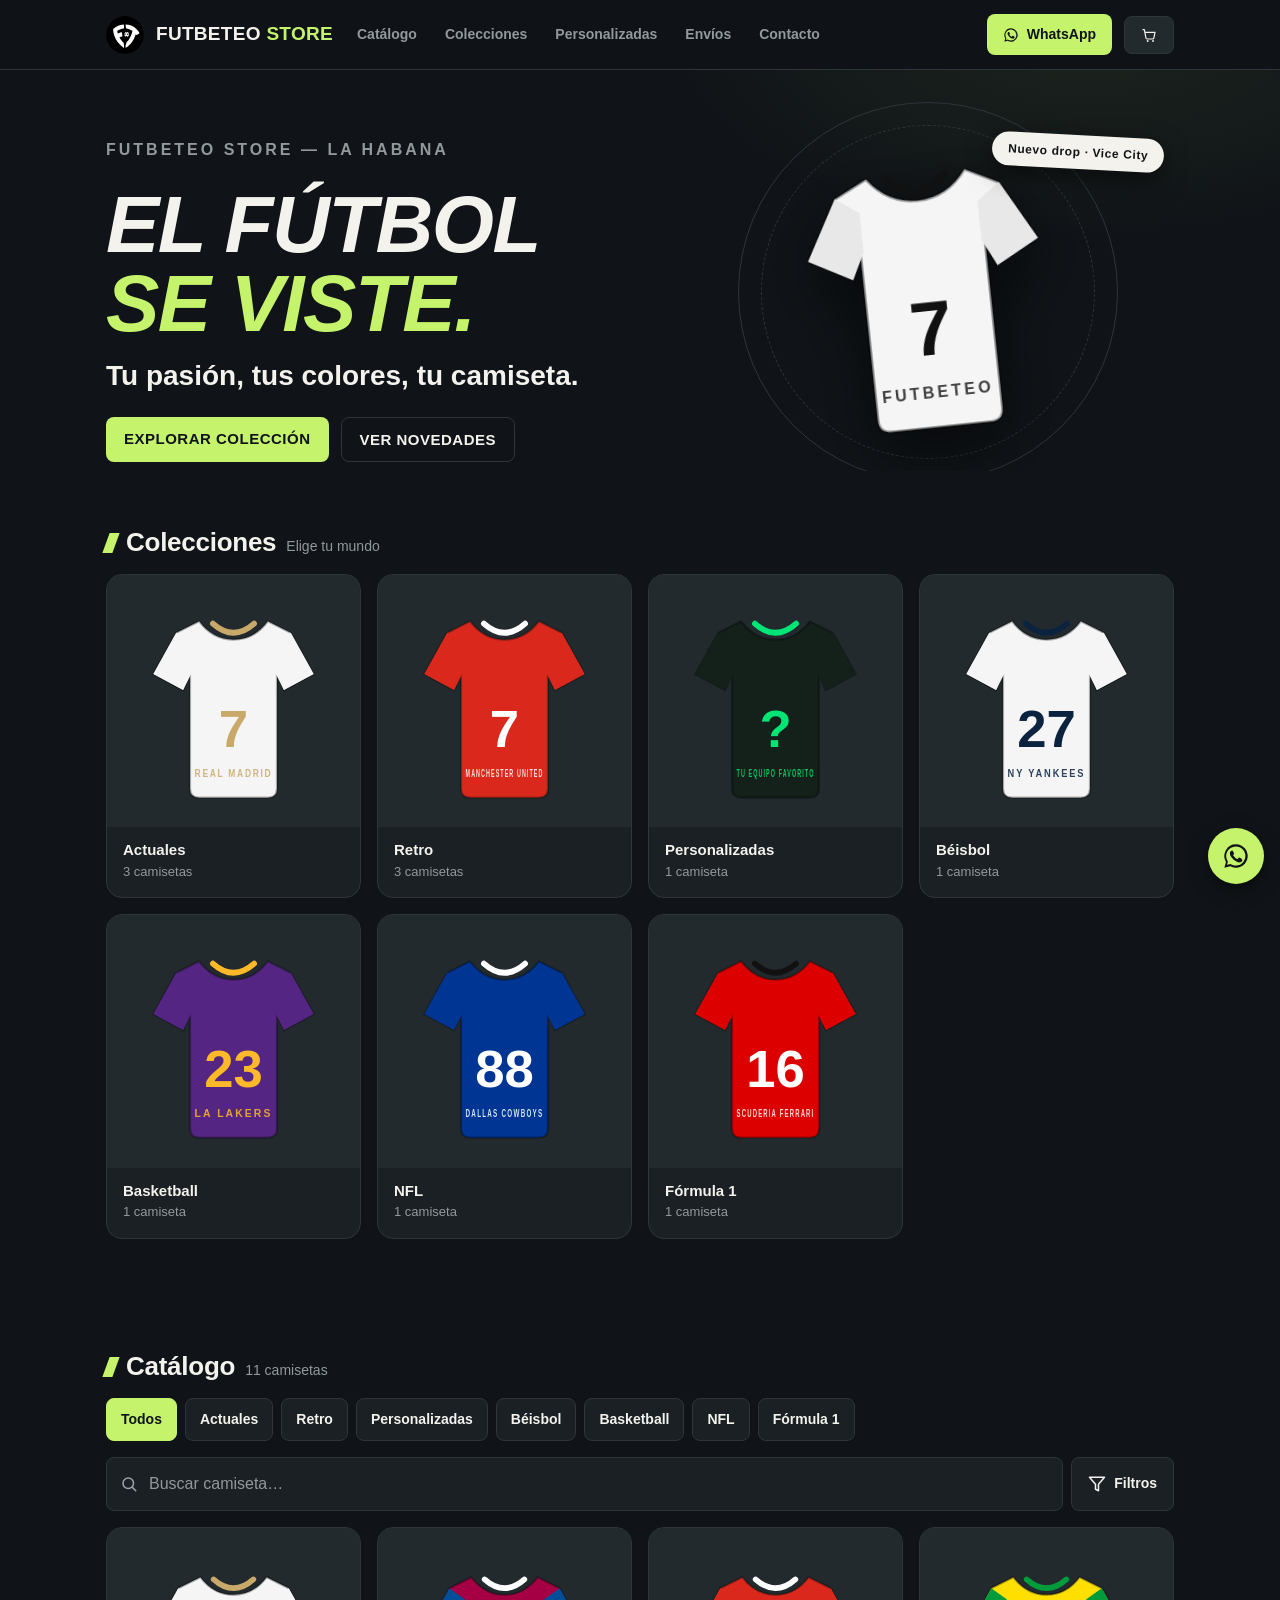
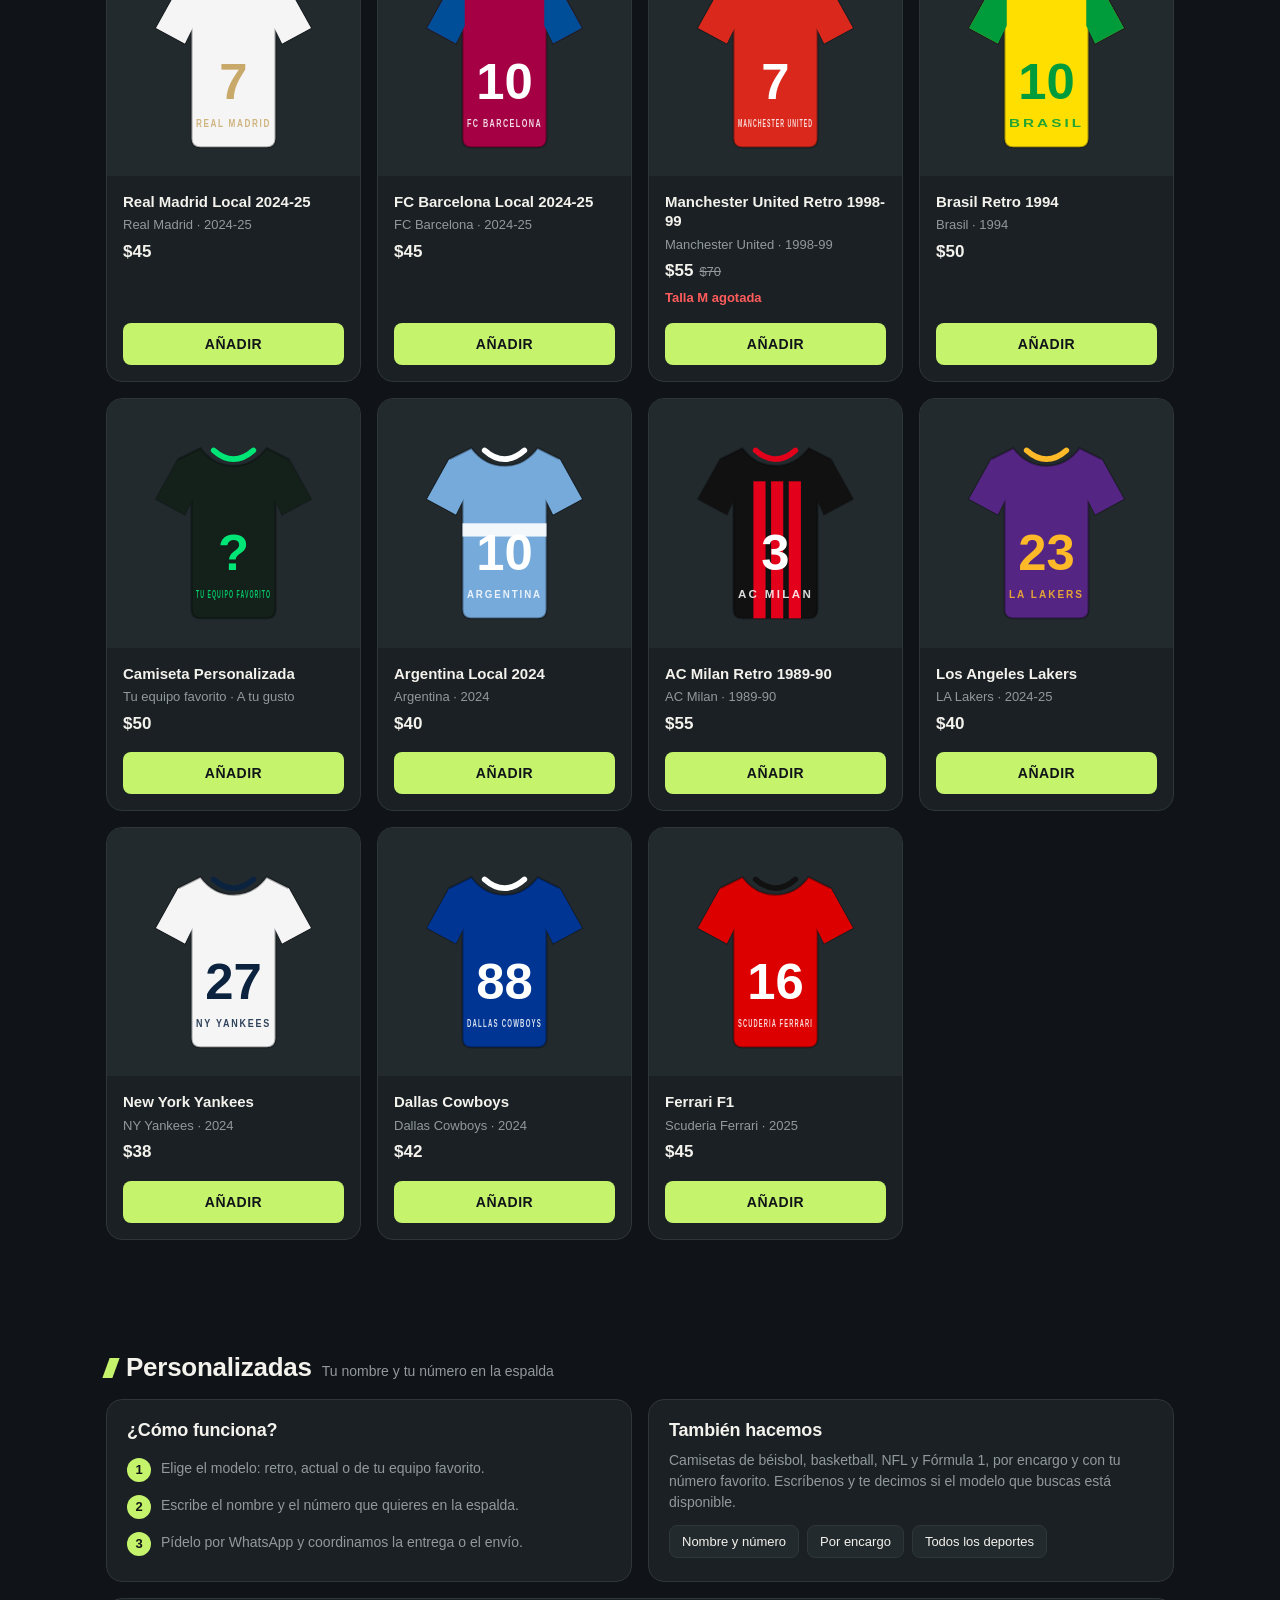
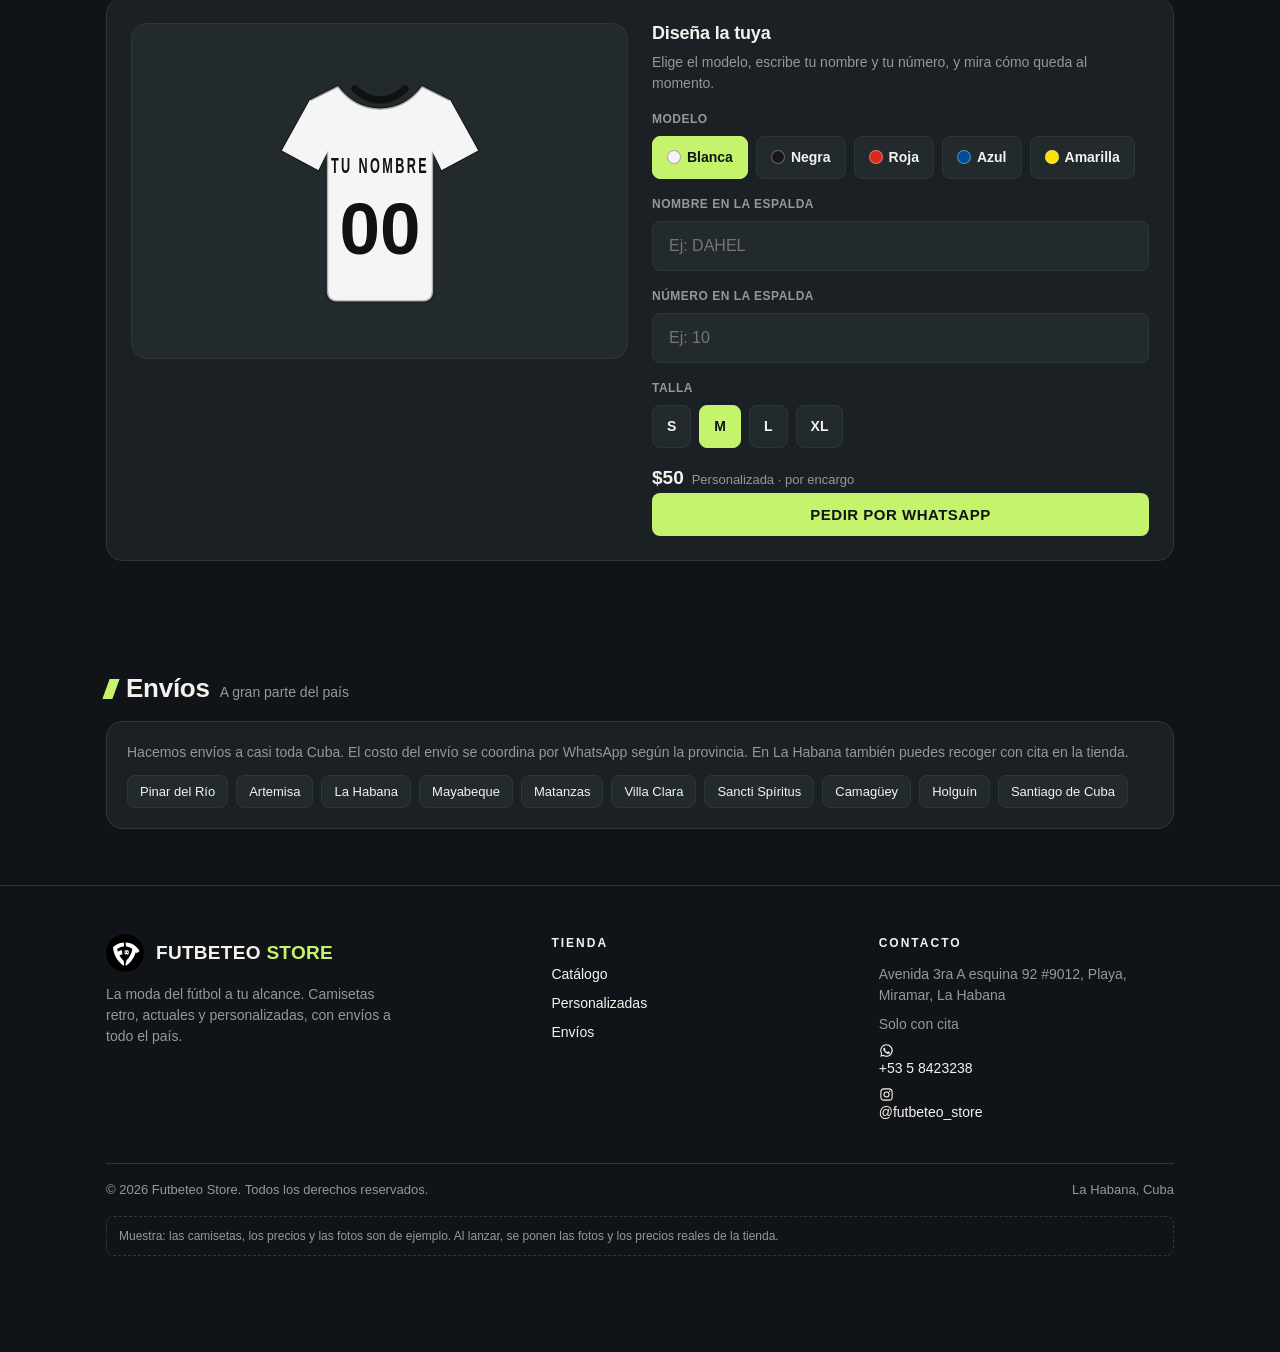
==== commit be91854f: "muestra: index.html" ====
--- a/index.html
+++ b/index.html
@@ -10,7 +10,7 @@
 <meta property="og:title" content="Futbeteo Store — La moda del fútbol a tu alcance">
 <meta property="og:description" content="Camisetas retro, actuales y personalizadas de fútbol, béisbol, basketball, NFL y Fórmula 1. Envíos a todo el país. Pide por WhatsApp.">
 <meta property="og:url" content="https://dah3l.github.io/Futbeteo-Store/">
-<link rel="stylesheet" href="css/styles.css?v=6">
+<link rel="stylesheet" href="css/styles.css?v=7">
 </head>
 <body>
 <header>
@@ -187,7 +187,7 @@
 <div class="toast" id="toast"></div>
 
 <script src="js/products.js?v=3"></script>
-<script src="js/common.js?v=6"></script>
+<script src="js/common.js?v=7"></script>
 <script src="js/app.js?v=6"></script>
 </body>
 </html>
--- a/css/styles.css
+++ b/css/styles.css
@@ -16,6 +16,7 @@
 }
 @media(min-width:760px){:root{--fs-h1:32px;--fs-h2:26px;--section:56px}}
 *{box-sizing:border-box;margin:0;padding:0}
+html{scroll-behavior:smooth}
 body{background:var(--bg);color:var(--text);font-family:var(--font);font-size:var(--fs-body);line-height:1.5}
 a{color:inherit}
 img,svg{display:block;max-width:100%}
@@ -122,6 +123,7 @@
 .card-meta{font-size:13px;color:var(--muted)}
 .card-price{font-size:17px;font-weight:900}
 .card-price .price-old{font-size:13px;color:var(--muted);text-decoration:line-through;font-weight:400;margin-left:6px}
+.card-avail{font-size:13px;font-weight:700;color:var(--danger)}
 .card-foot{padding:0 16px 16px}
 .card-foot .btn-add{width:100%}
 .price-row{display:flex;align-items:baseline;gap:8px;margin-top:auto}
@@ -227,4 +229,5 @@
 .toast.show{opacity:1;transform:translateX(-50%) translateY(0)}
 @media (prefers-reduced-motion: reduce){
   *,*::before,*::after{animation:none!important;transition:none!important}
+  html{scroll-behavior:auto}
 }
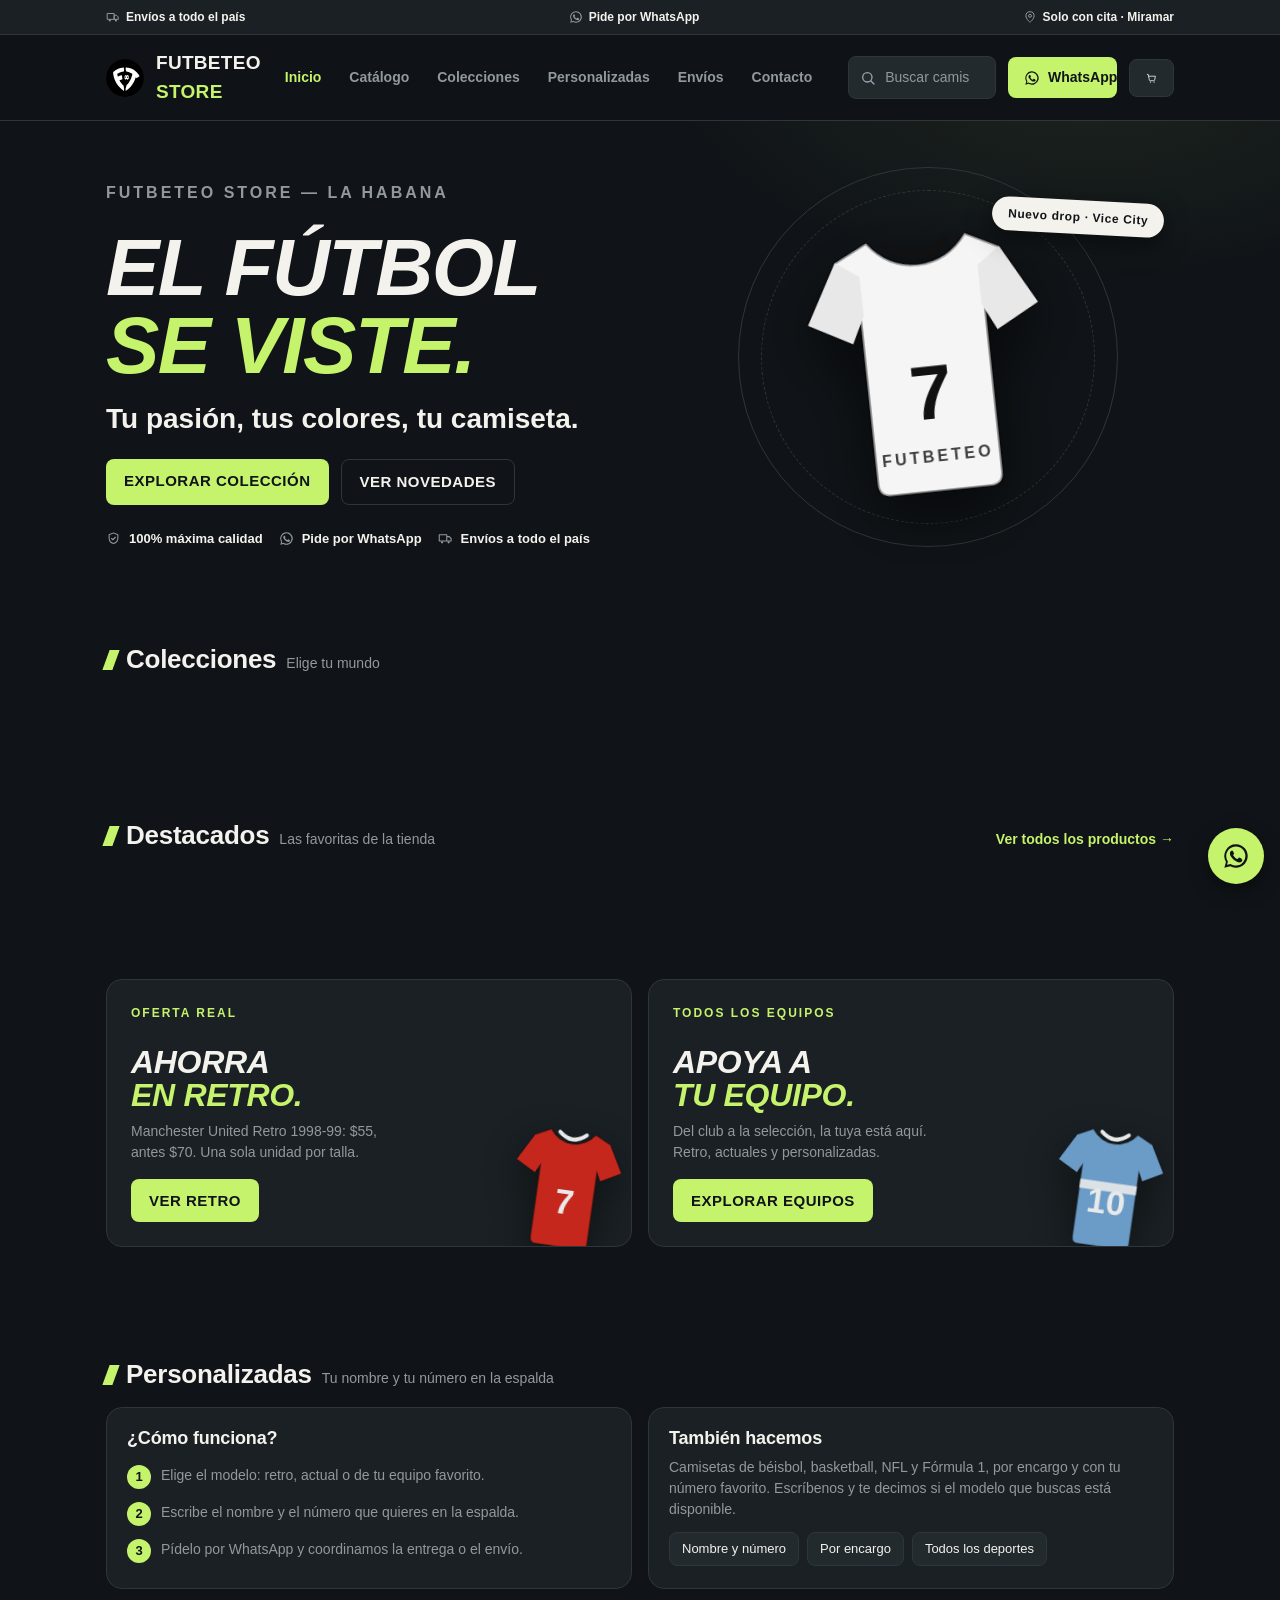
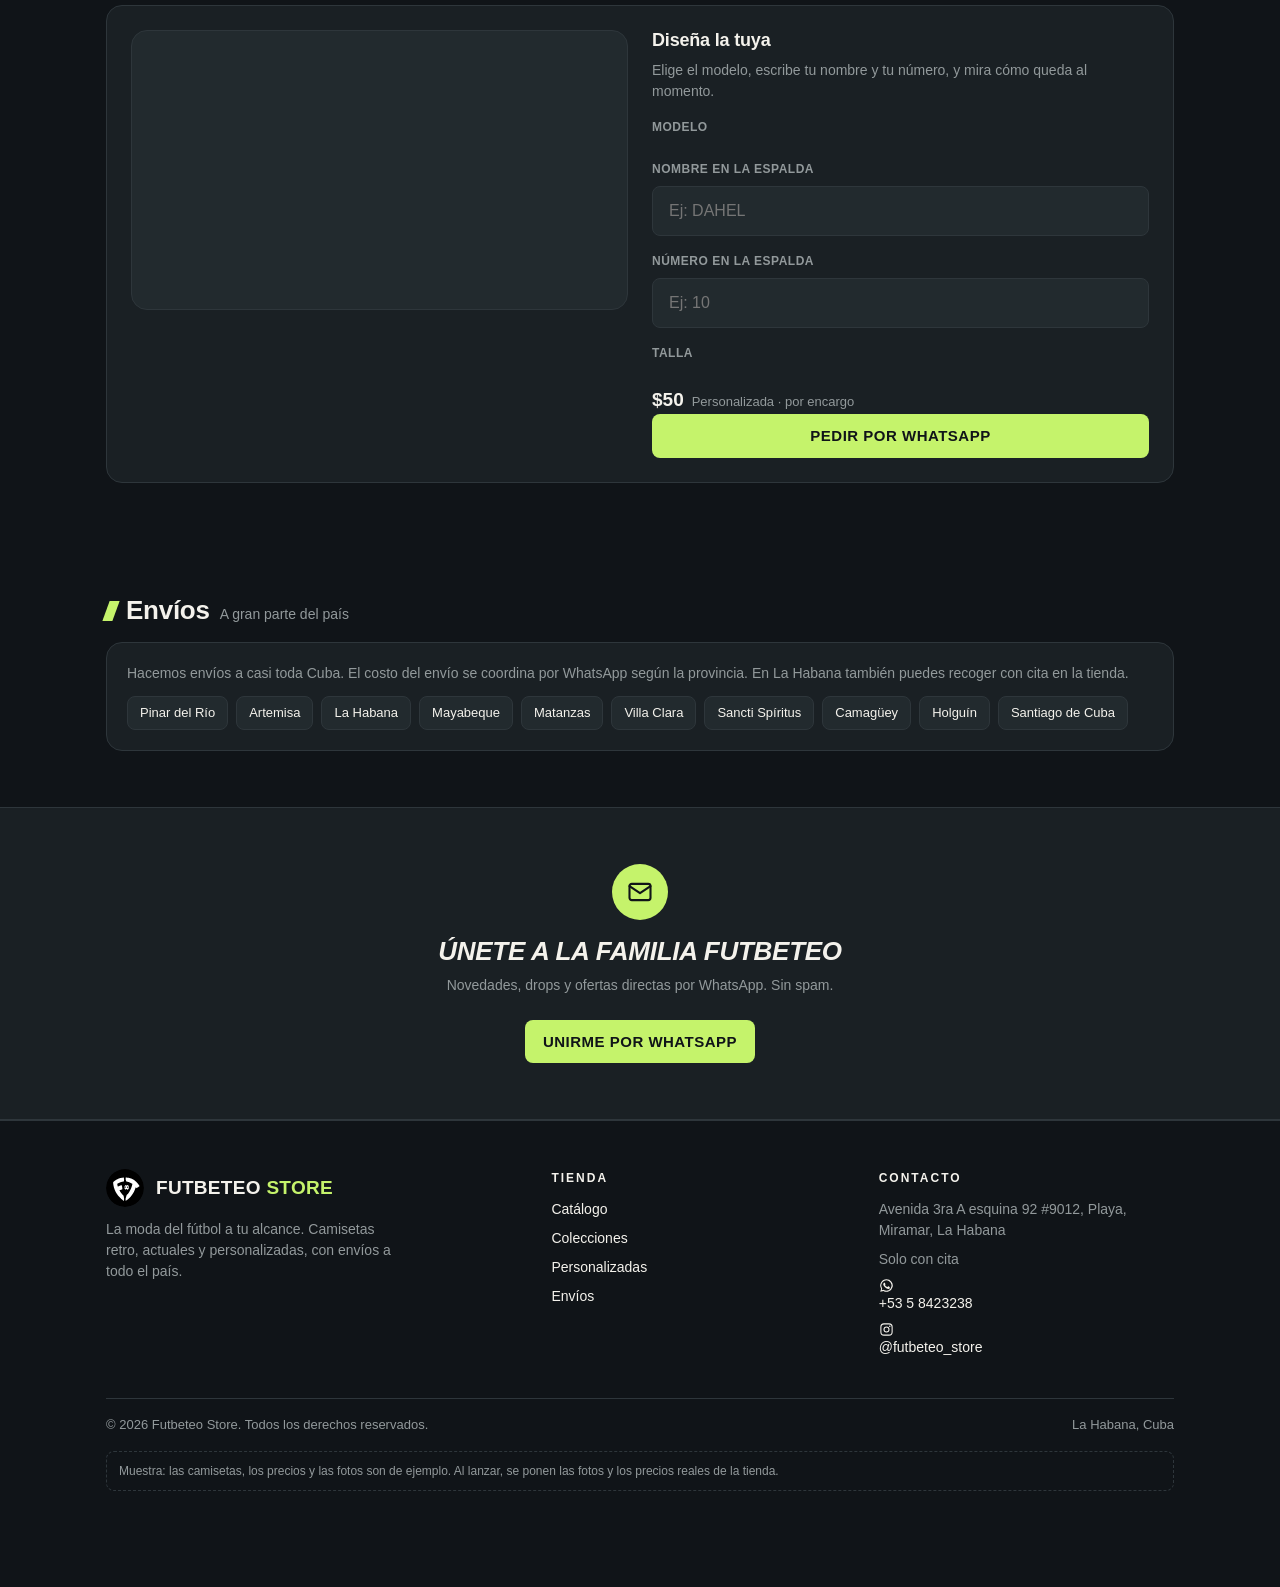
==== commit c6a4d32f: "muestra: index.html" ====
--- a/index.html
+++ b/index.html
@@ -10,20 +10,32 @@
 <meta property="og:title" content="Futbeteo Store — La moda del fútbol a tu alcance">
 <meta property="og:description" content="Camisetas retro, actuales y personalizadas de fútbol, béisbol, basketball, NFL y Fórmula 1. Envíos a todo el país. Pide por WhatsApp.">
 <meta property="og:url" content="https://dah3l.github.io/Futbeteo-Store/">
-<link rel="stylesheet" href="css/styles.css?v=7">
+<link rel="stylesheet" href="css/styles.css?v=8">
 </head>
 <body>
+<div class="topbar">
+  <div class="container">
+    <span><svg viewBox="0 0 24 24" width="14" height="14" fill="none" aria-hidden="true"><path d="M2 6h12v10H2zM14 9h4l3 3v4h-7z" stroke="currentColor" stroke-width="1.7" stroke-linejoin="round"/><circle cx="6.5" cy="18" r="1.8" fill="currentColor"/><circle cx="17" cy="18" r="1.8" fill="currentColor"/></svg> <b>Envíos a todo el país</b></span>
+    <span class="tb-mid"><svg viewBox="0 0 24 24" width="14" height="14" fill="currentColor" aria-hidden="true"><path d="M12 2a10 10 0 0 0-8.6 15.1L2 22l5.1-1.3A10 10 0 1 0 12 2zm0 18.2c-1.6 0-3.1-.4-4.4-1.2l-.3-.2-3 .8.8-2.9-.2-.3A8.2 8.2 0 1 1 12 20.2zm4.6-6.1c-.3-.1-1.5-.7-1.7-.8-.2-.1-.4-.1-.6.1-.2.3-.6.8-.8 1-.1.2-.3.2-.5.1a6.7 6.7 0 0 1-3.3-2.9c-.3-.4 0-.5.2-.8l.4-.5c.1-.2.1-.4 0-.5l-.8-1.9c-.2-.5-.4-.4-.6-.4h-.5c-.2 0-.5.1-.7.3-.2.3-.9.9-.9 2.2s.9 2.5 1.1 2.7c.1.2 1.9 2.9 4.5 4 .6.3 1.1.4 1.5.6.6.2 1.2.2 1.6.1.5-.1 1.5-.6 1.7-1.2.2-.6.2-1.1.2-1.2-.1-.1-.3-.2-.5-.3z"/></svg> <b>Pide por WhatsApp</b></span>
+    <span><svg viewBox="0 0 24 24" width="14" height="14" fill="none" aria-hidden="true"><path d="M12 21s-7-5.5-7-11a7 7 0 1 1 14 0c0 5.5-7 11-7 11z" stroke="currentColor" stroke-width="1.7"/><circle cx="12" cy="10" r="2.5" stroke="currentColor" stroke-width="1.7"/></svg> <b>Solo con cita · Miramar</b></span>
+  </div>
+</div>
 <header>
   <div class="header-in">
     <a class="logo" href="index.html"><span class="logo-ball"><img src="logo.svg" alt="Futbeteo Store"></span><span>FUTBETEO <em>STORE</em></span></a>
     <nav class="main-nav" id="mainNav" aria-label="Navegación principal">
-      <a href="#catalogo">Catálogo</a>
+      <a href="index.html" class="active">Inicio</a>
+      <a href="catalogo.html">Catálogo</a>
       <a href="#colecciones">Colecciones</a>
       <a href="#personalizadas">Personalizadas</a>
       <a href="#envios">Envíos</a>
       <a href="#contacto">Contacto</a>
     </nav>
     <span class="spacer"></span>
+    <div class="header-search">
+      <svg viewBox="0 0 24 24" width="16" height="16" fill="none" aria-hidden="true"><circle cx="11" cy="11" r="7" stroke="#9ca3af" stroke-width="2"/><path d="M16.5 16.5L21 21" stroke="#9ca3af" stroke-width="2" stroke-linecap="round"/></svg>
+      <input type="search" id="headerSearch" placeholder="Buscar camiseta…" aria-label="Buscar camiseta">
+    </div>
     <a class="wa-btn" href="https://wa.link/sq26tn" target="_blank" rel="noopener"><svg viewBox="0 0 24 24" width="16" height="16" fill="currentColor" aria-hidden="true"><path d="M12 2a10 10 0 0 0-8.6 15.1L2 22l5.1-1.3A10 10 0 1 0 12 2zm0 18.2c-1.6 0-3.1-.4-4.4-1.2l-.3-.2-3 .8.8-2.9-.2-.3A8.2 8.2 0 1 1 12 20.2zm4.6-6.1c-.3-.1-1.5-.7-1.7-.8-.2-.1-.4-.1-.6.1-.2.3-.6.8-.8 1-.1.2-.3.2-.5.1a6.7 6.7 0 0 1-3.3-2.9c-.3-.4 0-.5.2-.8l.4-.5c.1-.2.1-.4 0-.5l-.8-1.9c-.2-.5-.4-.4-.6-.4h-.5c-.2 0-.5.1-.7.3-.2.3-.9.9-.9 2.2s.9 2.5 1.1 2.7c.1.2 1.9 2.9 4.5 4 .6.3 1.1.4 1.5.6.6.2 1.2.2 1.6.1.5-.1 1.5-.6 1.7-1.2.2-.6.2-1.1.2-1.2-.1-.1-.3-.2-.5-.3z"/></svg><span class="wa-label">WhatsApp</span></a>
     <button class="cart-btn" id="cartBtn" type="button" aria-label="Carrito"><svg viewBox="0 0 24 24" fill="none" aria-hidden="true"><path d="M3 4h2l2.4 12.2A2 2 0 0 0 9.4 18h7.9a2 2 0 0 0 2-1.6L21 8H6" stroke="currentColor" stroke-width="1.8" stroke-linecap="round" stroke-linejoin="round"/><circle cx="10" cy="21" r="1.4" fill="currentColor"/><circle cx="18" cy="21" r="1.4" fill="currentColor"/></svg><span class="cart-count" id="cartCount" style="display:none">0</span></button>
     <button class="nav-toggle" id="navToggle" type="button" aria-label="Menú" aria-expanded="false" aria-controls="mainNav"><svg viewBox="0 0 24 24" width="20" height="20" fill="none" aria-hidden="true"><path d="M4 7h16M4 12h16M4 17h16" stroke="currentColor" stroke-width="2" stroke-linecap="round"/></svg></button>
@@ -38,8 +50,13 @@
         <h1>El fútbol<br><span class="accent">se viste.</span></h1>
         <p class="hero-slogan">Tu pasión, tus colores, tu camiseta.</p>
         <div class="hero-cta">
-          <a class="btn btn-green" href="#catalogo">Explorar colección</a>
-          <a class="btn btn-ghost" href="#catalogo" id="heroNewBtn">Ver novedades</a>
+          <a class="btn btn-green" href="catalogo.html">Explorar colección</a>
+          <a class="btn btn-ghost" href="catalogo.html?orden=novedades" id="heroNewBtn">Ver novedades</a>
+        </div>
+        <div class="trust">
+          <span><svg viewBox="0 0 24 24" width="15" height="15" fill="none" aria-hidden="true"><path d="M12 3l7 3v5c0 5-3.5 8-7 9-3.5-1-7-4-7-9V6l7-3z" stroke="currentColor" stroke-width="1.7" stroke-linejoin="round"/><path d="M9 12l2 2 4-4" stroke="currentColor" stroke-width="1.7" stroke-linecap="round" stroke-linejoin="round"/></svg> <b>100% máxima calidad</b></span>
+          <span><svg viewBox="0 0 24 24" width="15" height="15" fill="currentColor" aria-hidden="true"><path d="M12 2a10 10 0 0 0-8.6 15.1L2 22l5.1-1.3A10 10 0 1 0 12 2zm0 18.2c-1.6 0-3.1-.4-4.4-1.2l-.3-.2-3 .8.8-2.9-.2-.3A8.2 8.2 0 1 1 12 20.2zm4.6-6.1c-.3-.1-1.5-.7-1.7-.8-.2-.1-.4-.1-.6.1-.2.3-.6.8-.8 1-.1.2-.3.2-.5.1a6.7 6.7 0 0 1-3.3-2.9c-.3-.4 0-.5.2-.8l.4-.5c.1-.2.1-.4 0-.5l-.8-1.9c-.2-.5-.4-.4-.6-.4h-.5c-.2 0-.5.1-.7.3-.2.3-.9.9-.9 2.2s.9 2.5 1.1 2.7c.1.2 1.9 2.9 4.5 4 .6.3 1.1.4 1.5.6.6.2 1.2.2 1.6.1.5-.1 1.5-.6 1.7-1.2.2-.6.2-1.1.2-1.2-.1-.1-.3-.2-.5-.3z"/></svg> <b>Pide por WhatsApp</b></span>
+          <span><svg viewBox="0 0 24 24" width="15" height="15" fill="none" aria-hidden="true"><path d="M2 6h12v10H2zM14 9h4l3 3v4h-7z" stroke="currentColor" stroke-width="1.7" stroke-linejoin="round"/><circle cx="6.5" cy="18" r="1.8" fill="currentColor"/><circle cx="17" cy="18" r="1.8" fill="currentColor"/></svg> <b>Envíos a todo el país</b></span>
         </div>
       </div>
       <div class="hero-visual">
@@ -54,45 +71,35 @@
 <section id="colecciones">
   <div class="container">
     <div class="sec-head"><h2>Colecciones</h2><p>Elige tu mundo</p></div>
-    <div class="coll-grid" id="collGrid"></div>
-  </div>
-</section>
-
-<section id="catalogo">
-  <div class="container">
-    <div class="sec-head"><h2>Catálogo</h2><p id="resultCount"></p></div>
-    <div class="filters" id="filters"></div>
-    <div class="search-row">
-      <div class="search-box">
-        <svg viewBox="0 0 24 24" width="18" height="18" fill="none" aria-hidden="true"><circle cx="11" cy="11" r="7" stroke="#9ca3af" stroke-width="2"/><path d="M16.5 16.5L21 21" stroke="#9ca3af" stroke-width="2" stroke-linecap="round"/></svg>
-        <input type="search" id="searchInput" placeholder="Buscar camiseta…" aria-label="Buscar camiseta">
-        <button type="button" class="search-clear" id="searchClear" aria-label="Limpiar búsqueda">✕</button>
-      </div>
-      <button type="button" class="btn-filters" id="filtersBtn" aria-expanded="false" aria-controls="filterPanel">
-        <svg viewBox="0 0 24 24" width="18" height="18" fill="none" aria-hidden="true"><polygon points="22 3 2 3 10 12.46 10 19 14 21 14 12.46 22 3" stroke="currentColor" stroke-width="2" stroke-linejoin="round"/></svg>
-        <span>Filtros</span>
-      </button>
-    </div>
-    <div class="filter-panel" id="filterPanel" hidden>
-      <div class="filter-field">
-        <label for="teamSelect">Equipo</label>
-        <select id="teamSelect"><option value="all">Todos los equipos</option></select>
-      </div>
-      <div class="filter-field">
-        <label for="sizeSelect">Talla</label>
-        <select id="sizeSelect"><option value="all">Todas las tallas</option><option>S</option><option>M</option><option>L</option><option>XL</option></select>
-      </div>
-      <div class="filter-field">
-        <label for="sortSelect">Ordenar</label>
-        <select id="sortSelect">
-          <option value="feat">Destacados</option>
-          <option value="new">Novedades</option>
-          <option value="low">Menor precio</option>
-          <option value="high">Mayor precio</option>
-        </select>
-      </div>
-    </div>
-    <div class="grid" id="grid"></div>
+    <div class="cat-strip" id="collGrid"></div>
+  </div>
+</section>
+
+<section id="destacados">
+  <div class="container">
+    <div class="sec-head"><h2>Destacados</h2><p>Las favoritas de la tienda</p><a class="sec-link" href="catalogo.html">Ver todos los productos →</a></div>
+    <div class="grid" id="featuredGrid"></div>
+  </div>
+</section>
+
+<section id="ofertas">
+  <div class="container">
+    <div class="banners">
+      <div class="banner">
+        <p class="banner-kicker">Oferta real</p>
+        <h3>Ahorra<br><span class="accent">en retro.</span></h3>
+        <p>Manchester United Retro 1998-99: $55, antes $70. Una sola unidad por talla.</p>
+        <a class="btn btn-green" href="catalogo.html?cat=retro">Ver retro</a>
+        <span class="banner-jersey"><svg viewBox="0 0 200 210" xmlns="http://www.w3.org/2000/svg" role="img" aria-label="Camiseta retro"><path d="M70 30 L50 40 L30 76 L56 90 L62 76 L62 176 Q62 184 70 184 L130 184 Q138 184 138 176 L138 76 L144 90 L170 76 L150 40 L130 30 Q118 46 100 46 Q82 46 70 30 Z" fill="#da291c" stroke="rgba(0,0,0,.3)" stroke-width="2"/><path d="M50 40 L30 76 L56 90 L64 74 L64 50 Z" fill="#da291c"/><path d="M150 40 L170 76 L144 90 L136 74 L136 50 Z" fill="#da291c"/><path d="M82 32 Q100 48 118 32" fill="none" stroke="#ffffff" stroke-width="5" stroke-linecap="round"/><text x="100" y="140" text-anchor="middle" font-family="Arial,sans-serif" font-size="46" font-weight="900" fill="#ffffff">7</text></svg></span>
+      </div>
+      <div class="banner">
+        <p class="banner-kicker">Todos los equipos</p>
+        <h3>Apoya a<br><span class="accent">tu equipo.</span></h3>
+        <p>Del club a la selección, la tuya está aquí. Retro, actuales y personalizadas.</p>
+        <a class="btn btn-green" href="catalogo.html">Explorar equipos</a>
+        <span class="banner-jersey"><svg viewBox="0 0 200 210" xmlns="http://www.w3.org/2000/svg" role="img" aria-label="Camiseta de selección"><path d="M70 30 L50 40 L30 76 L56 90 L62 76 L62 176 Q62 184 70 184 L130 184 Q138 184 138 176 L138 76 L144 90 L170 76 L150 40 L130 30 Q118 46 100 46 Q82 46 70 30 Z" fill="#75aadb" stroke="rgba(0,0,0,.3)" stroke-width="2"/><path d="M50 40 L30 76 L56 90 L64 74 L64 50 Z" fill="#75aadb"/><path d="M150 40 L170 76 L144 90 L136 74 L136 50 Z" fill="#75aadb"/><path d="M82 32 Q100 48 118 32" fill="none" stroke="#ffffff" stroke-width="5" stroke-linecap="round"/><rect x="62" y="98" width="76" height="12" fill="#ffffff" opacity="0.9"/><text x="100" y="140" text-anchor="middle" font-family="Arial,sans-serif" font-size="46" font-weight="900" fill="#ffffff">10</text></svg></span>
+      </div>
+    </div>
   </div>
 </section>
 
@@ -143,6 +150,15 @@
   </div>
 </section>
 
+<section class="newsletter">
+  <div class="container">
+    <div class="nl-icon"><svg viewBox="0 0 24 24" width="28" height="28" fill="none" aria-hidden="true"><rect x="3" y="5" width="18" height="14" rx="2" stroke="currentColor" stroke-width="1.8"/><path d="M3 7l9 6 9-6" stroke="currentColor" stroke-width="1.8" stroke-linecap="round" stroke-linejoin="round"/></svg></div>
+    <h2>Únete a la familia Futbeteo</h2>
+    <p>Novedades, drops y ofertas directas por WhatsApp. Sin spam.</p>
+    <a class="btn btn-wa" href="https://wa.me/5358423238?text=Hola%20Futbeteo%20Store%2C%20quiero%20recibir%20las%20novedades%20y%20ofertas.">Unirme por WhatsApp</a>
+  </div>
+</section>
+
 <footer id="contacto">
   <div class="container">
     <div class="foot-grid">
@@ -153,7 +169,8 @@
       <div class="foot-col">
         <h4>Tienda</h4>
         <ul>
-          <li><a href="#catalogo">Catálogo</a></li>
+          <li><a href="catalogo.html">Catálogo</a></li>
+          <li><a href="#colecciones">Colecciones</a></li>
           <li><a href="#personalizadas">Personalizadas</a></li>
           <li><a href="#envios">Envíos</a></li>
         </ul>
@@ -187,7 +204,7 @@
 <div class="toast" id="toast"></div>
 
 <script src="js/products.js?v=3"></script>
-<script src="js/common.js?v=7"></script>
-<script src="js/app.js?v=6"></script>
+<script src="js/common.js?v=8"></script>
+<script src="js/landing.js?v=8"></script>
 </body>
 </html>
--- a/css/styles.css
+++ b/css/styles.css
@@ -26,6 +26,13 @@
 :focus-visible{outline:2px solid var(--accent);outline-offset:2px}
 .container{max-width:1100px;margin:0 auto;padding:0 16px}
 .meta{font-size:var(--fs-meta);color:var(--muted)}
+/* Top bar */
+.topbar{background:var(--surface);border-bottom:1px solid var(--line);font-size:12px;font-weight:700;color:var(--muted)}
+.topbar .container{display:flex;gap:16px;justify-content:space-between;padding-top:8px;padding-bottom:8px}
+.topbar span{display:inline-flex;align-items:center;gap:6px;white-space:nowrap}
+.topbar svg{flex:0 0 auto}
+.topbar b{color:var(--text)}
+@media(max-width:560px){.topbar .tb-mid{display:none}}
 /* Header */
 header{position:sticky;top:0;z-index:40;background:rgba(16,20,24,.92);backdrop-filter:blur(8px);border-bottom:1px solid var(--line)}
 .header-in{display:flex;align-items:center;gap:12px;padding:14px 16px;max-width:1100px;margin:0 auto}
@@ -37,7 +44,14 @@
 .main-nav{display:flex;gap:4px;align-items:center}
 .main-nav a{padding:10px 12px;font-size:14px;font-weight:700;color:var(--muted);text-decoration:none;border-radius:var(--radius-btn);white-space:nowrap}
 .main-nav a:hover{color:var(--text);background:var(--surface2)}
+.main-nav a.active{color:var(--accent)}
 .nav-toggle{display:none;width:38px;height:38px;background:var(--surface2);color:var(--text);border:1px solid var(--line);border-radius:var(--radius-btn);place-items:center}
+.header-search{display:none;position:relative}
+@media(min-width:820px){.header-search{display:block;width:220px}}
+.header-search>svg{position:absolute;left:12px;top:50%;transform:translateY(-50%);pointer-events:none}
+.header-search input{width:100%;background:var(--surface2);border:1px solid var(--line);border-radius:var(--radius-btn);color:var(--text);padding:10px 12px 10px 36px;font-size:14px;outline:none}
+.header-search input::placeholder{color:var(--muted)}
+.header-search input:focus{border-color:var(--accent)}
 .wa-btn{background:var(--accent);color:var(--accent-ink);border:0;border-radius:var(--radius-btn);padding:10px 16px;font-weight:700;font-size:14px;text-decoration:none;display:inline-flex;align-items:center;gap:8px}
 .wa-btn svg{flex:0 0 auto}
 @media(max-width:560px){.wa-label{display:none}.wa-btn{padding:10px 12px}}
@@ -51,7 +65,7 @@
   .nav-toggle{display:grid}
 }
 /* Hero */
-.hero{padding:44px 0 0;position:relative;overflow:hidden;background:radial-gradient(700px 340px at 85% -10%,rgba(197,243,107,.07),transparent 60%)}
+.hero{padding:44px 0 40px;position:relative;overflow:hidden;background:radial-gradient(700px 340px at 85% -10%,rgba(197,243,107,.07),transparent 60%)}
 .hero-grid{display:grid;gap:var(--space-4);align-items:center}
 @media(min-width:820px){.hero-grid{grid-template-columns:1.05fr .95fr}}
 .hero-kicker{font-size:var(--fs-label);font-weight:800;letter-spacing:3px;text-transform:uppercase;color:var(--muted)}
@@ -67,6 +81,9 @@
 .hero-tag{position:absolute;background:var(--text);color:#101418;border-radius:999px;padding:8px 16px;font-size:12px;font-weight:800;letter-spacing:.6px;box-shadow:0 8px 24px rgba(0,0,0,.5)}
 .hero-tag.t1{top:6%;right:2%;transform:rotate(3deg)}
 .hero-cta{display:flex;gap:12px;flex-wrap:wrap}
+.trust{display:flex;gap:16px;flex-wrap:wrap;margin-top:24px}
+.trust span{display:inline-flex;align-items:center;gap:8px;font-size:13px;color:var(--muted)}
+.trust b{color:var(--text);font-weight:700}
 .btn{display:inline-block;border-radius:var(--radius-btn);padding:12px 18px;font-weight:800;font-size:15px;text-transform:uppercase;letter-spacing:.5px;line-height:1.3;white-space:nowrap;text-decoration:none;border:0}
 .btn-green{background:var(--accent);color:var(--accent-ink)}
 .btn-wa{background:var(--accent);color:var(--accent-ink)}
@@ -79,16 +96,17 @@
 .sec-head h2{font-size:var(--fs-h2);font-weight:800}
 .sec-head h2::before{content:"";display:inline-block;width:10px;height:20px;background:var(--accent);transform:skewX(-20deg);margin-right:10px;vertical-align:-2px}
 .sec-head p{color:var(--muted);font-size:var(--fs-small)}
-/* Colecciones */
-.coll-grid{display:grid;grid-template-columns:repeat(2,1fr);gap:var(--space-2)}
-@media(min-width:700px){.coll-grid{grid-template-columns:repeat(4,1fr)}}
-.coll-tile{background:var(--surface);border:1px solid var(--line);border-radius:var(--radius);overflow:hidden;text-align:left;padding:0;color:var(--text);transition:transform .2s,border-color .2s}
-.coll-tile:hover{transform:translateY(-2px);border-color:#3A444A}
-.coll-img{background:var(--surface2);padding:12px 12px 0}
-.coll-img svg{width:100%;height:auto}
-.coll-body{padding:12px 16px 16px}
-.coll-name{font-size:15px;font-weight:800}
-.coll-count{font-size:13px;color:var(--muted)}
+.sec-head .sec-link{margin-left:auto;font-size:14px;font-weight:800;color:var(--accent);text-decoration:none;white-space:nowrap}
+.sec-head .sec-link:hover{text-decoration:underline}
+/* Tira de colecciones */
+.cat-strip{display:flex;gap:12px;overflow-x:auto;padding:4px 2px 12px;scrollbar-width:none}
+.cat-strip::-webkit-scrollbar{display:none}
+.cat-item{flex:0 0 auto;width:110px;background:var(--surface);border:1px solid var(--line);border-radius:var(--radius);padding:12px 8px 12px;text-align:center;color:var(--text);text-decoration:none;transition:transform .2s,border-color .2s}
+.cat-item:hover{transform:translateY(-2px);border-color:#3A444A}
+.cat-thumb{width:64px;height:64px;margin:0 auto 8px;border-radius:50%;background:var(--surface2);border:1px solid var(--line);display:grid;place-items:center;overflow:hidden}
+.cat-thumb svg{width:52px;height:auto}
+.cat-item b{font-size:13px;font-weight:800;display:block}
+.cat-item span{font-size:12px;color:var(--muted)}
 /* Filters */
 .filters{display:flex;gap:8px;overflow-x:auto;padding-bottom:12px;scrollbar-width:none}
 .filters::-webkit-scrollbar{display:none}
@@ -132,6 +150,17 @@
 .btn-add{flex:1;background:var(--accent);color:var(--accent-ink);border:0;border-radius:var(--radius-btn);padding:12px 18px;font-weight:800;font-size:14px;text-transform:uppercase;letter-spacing:.5px;line-height:1.3;white-space:nowrap}
 .btn-add:hover{filter:brightness(1.08)}
 .empty{grid-column:1/-1;text-align:center;color:var(--muted);padding:40px 0}
+/* Banners */
+.banners{display:grid;gap:var(--space-2)}
+@media(min-width:760px){.banners{grid-template-columns:1fr 1fr}}
+.banner{position:relative;overflow:hidden;background:var(--surface);border:1px solid var(--line);border-radius:var(--radius);padding:24px;min-height:200px;display:flex;flex-direction:column;justify-content:center}
+.banner .banner-kicker{font-size:var(--fs-label);font-weight:800;letter-spacing:2px;text-transform:uppercase;color:var(--accent)}
+.banner h3{font-size:clamp(24px,5vw,32px);font-weight:900;font-style:italic;text-transform:uppercase;line-height:1.05;margin:8px 0}
+.banner h3 .accent{color:var(--accent)}
+.banner p{color:var(--muted);font-size:var(--fs-small);max-width:280px;margin-bottom:16px}
+.banner .btn{align-self:flex-start}
+.banner .banner-jersey{position:absolute;right:-10px;bottom:-20px;width:150px;opacity:.9;transform:rotate(8deg);pointer-events:none}
+.banner .banner-jersey svg{width:100%;height:auto;filter:drop-shadow(0 12px 20px rgba(0,0,0,.5))}
 /* Info blocks */
 .info-grid{display:grid;gap:var(--space-2)}
 @media(min-width:700px){.info-grid{grid-template-columns:1fr 1fr}}
@@ -155,6 +184,12 @@
 .model-pill.active{background:var(--accent);color:var(--accent-ink);border-color:var(--accent)}
 .model-pill .dot{width:14px;height:14px;border-radius:50%;display:inline-block;border:1px solid rgba(255,255,255,.35);vertical-align:-2px;margin-right:6px}
 .model-pill.active .dot{border-color:rgba(0,0,0,.3)}
+/* Newsletter */
+.newsletter{background:var(--surface);border-top:1px solid var(--line);border-bottom:1px solid var(--line);text-align:center}
+.newsletter .nl-icon{width:56px;height:56px;margin:0 auto 16px;border-radius:50%;background:var(--accent);display:grid;place-items:center;color:var(--accent-ink)}
+.newsletter h2{font-size:var(--fs-h2);font-weight:900;font-style:italic;text-transform:uppercase}
+.newsletter p{color:var(--muted);font-size:var(--fs-small);margin:8px auto 24px;max-width:420px}
+.newsletter .btn{margin:0 auto}
 /* Footer */
 footer{border-top:1px solid var(--line);padding:48px 0 96px;color:var(--muted);font-size:var(--fs-small)}
 footer a{color:var(--text);text-decoration:none}
